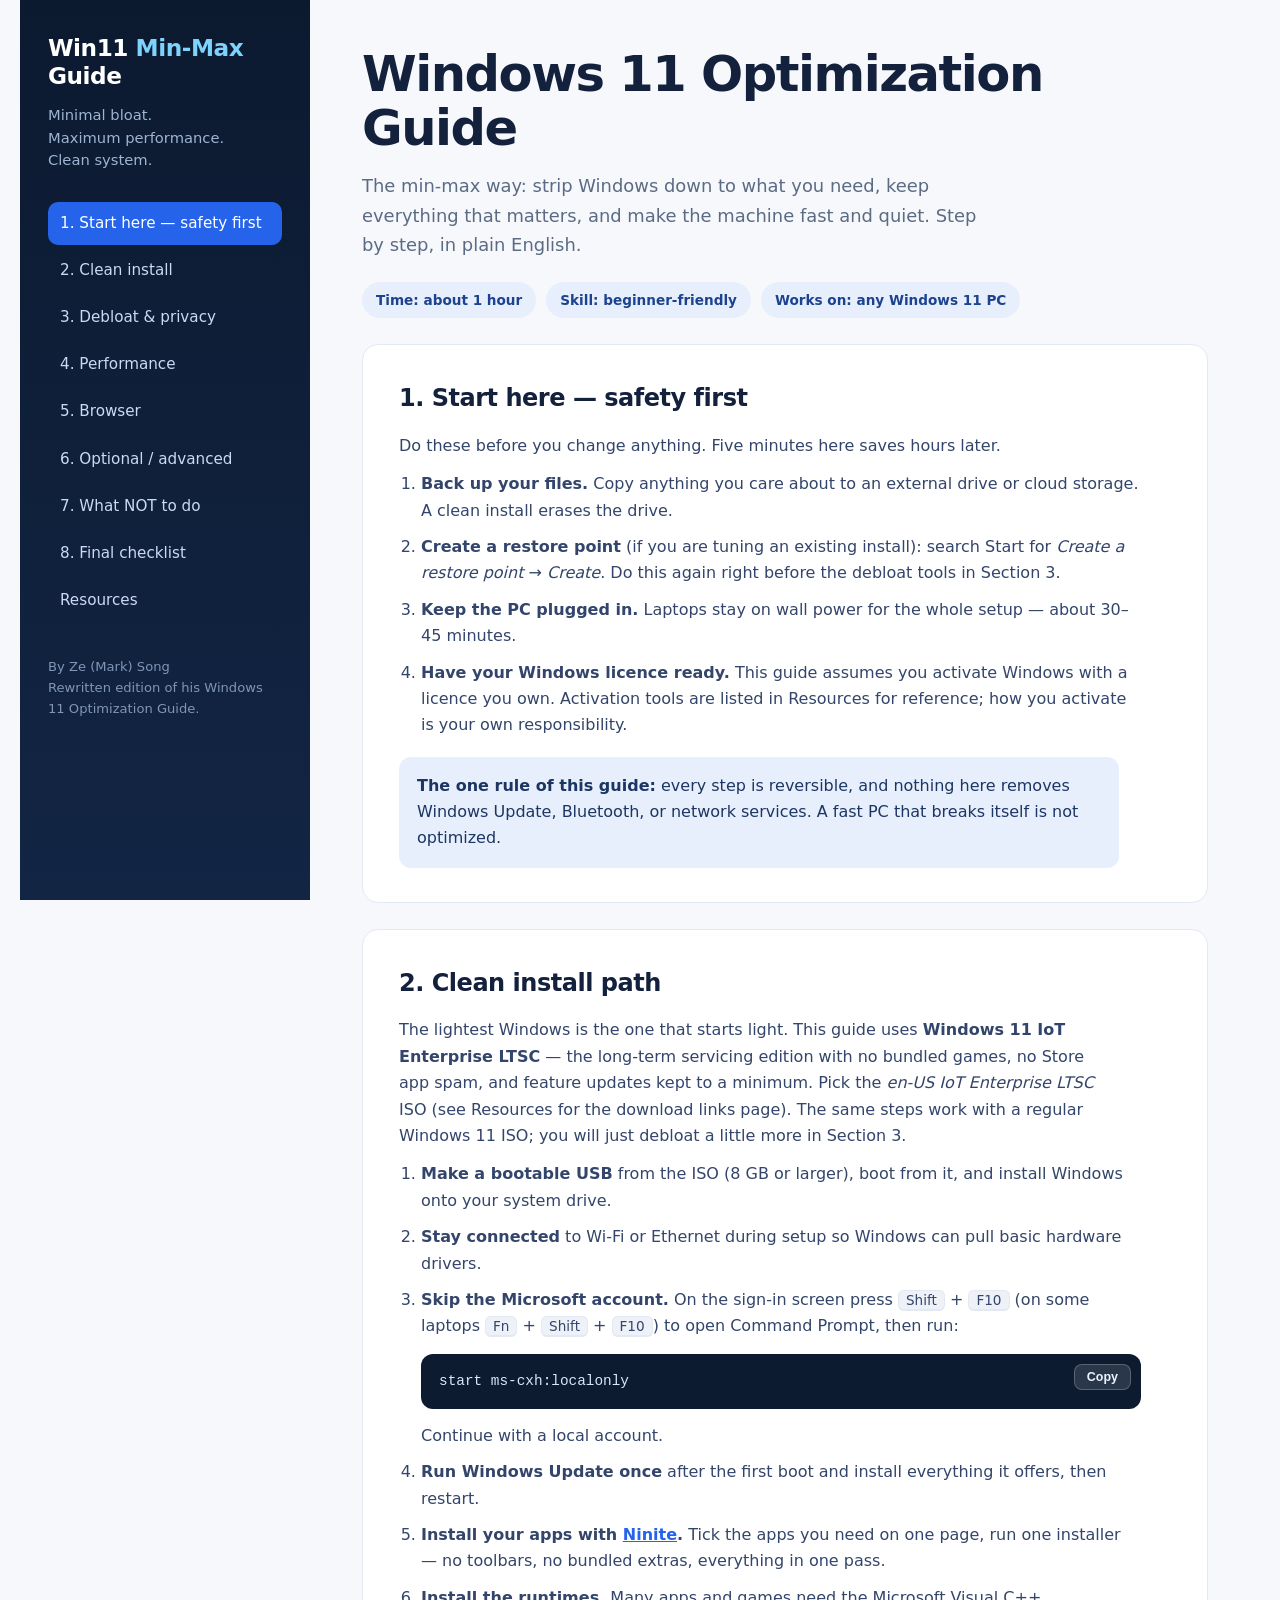
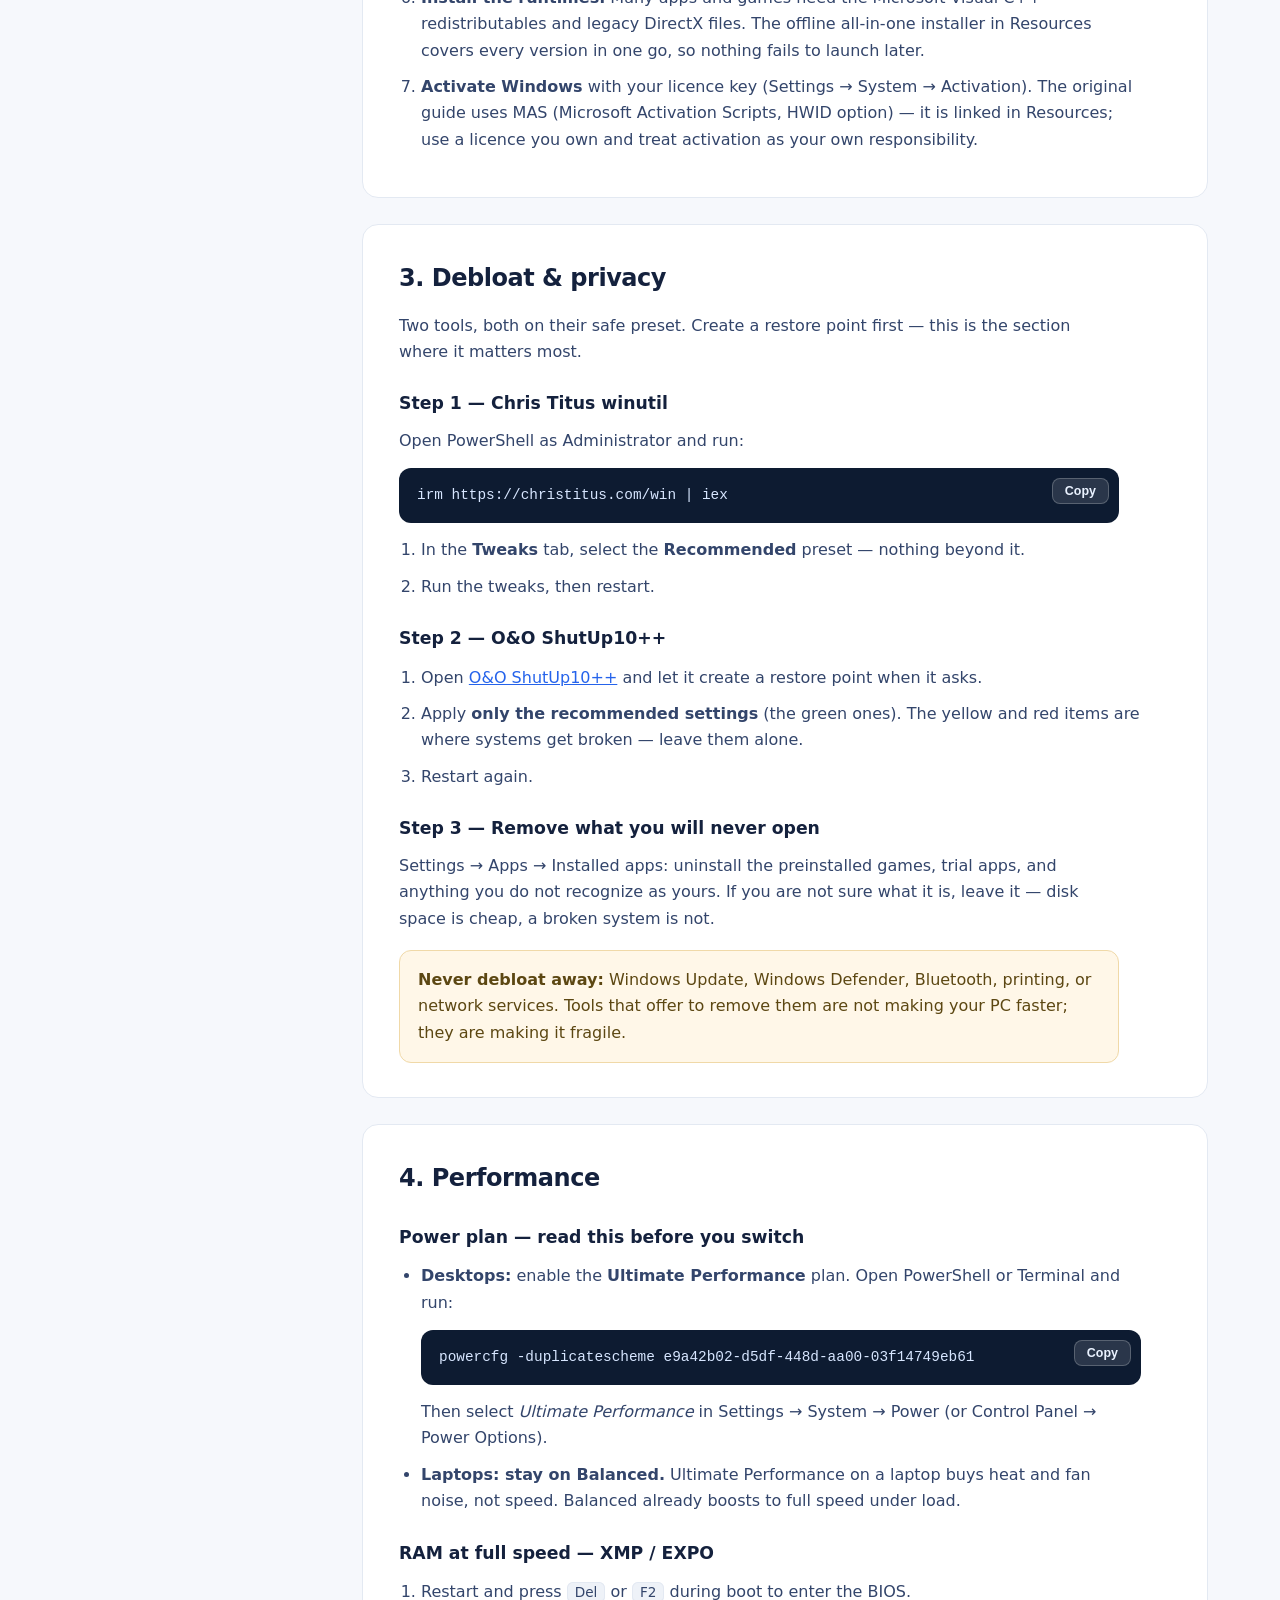
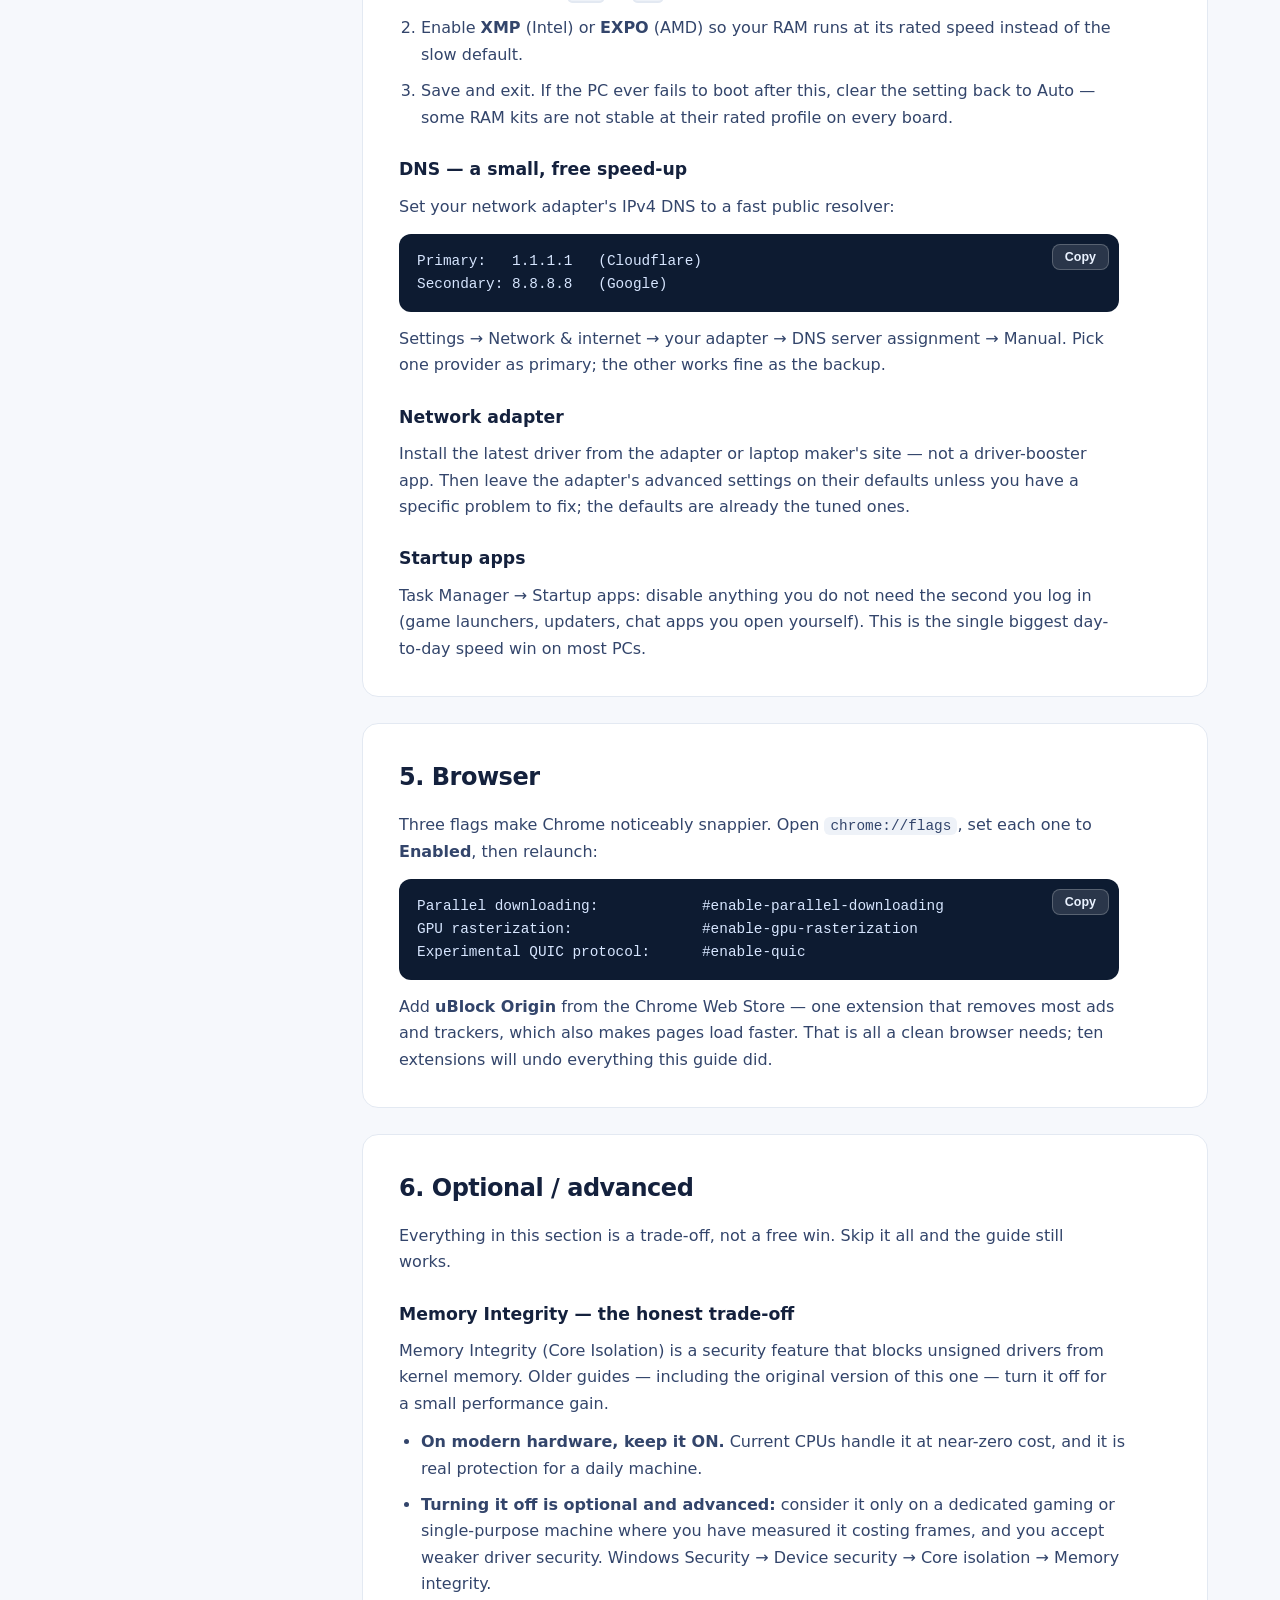
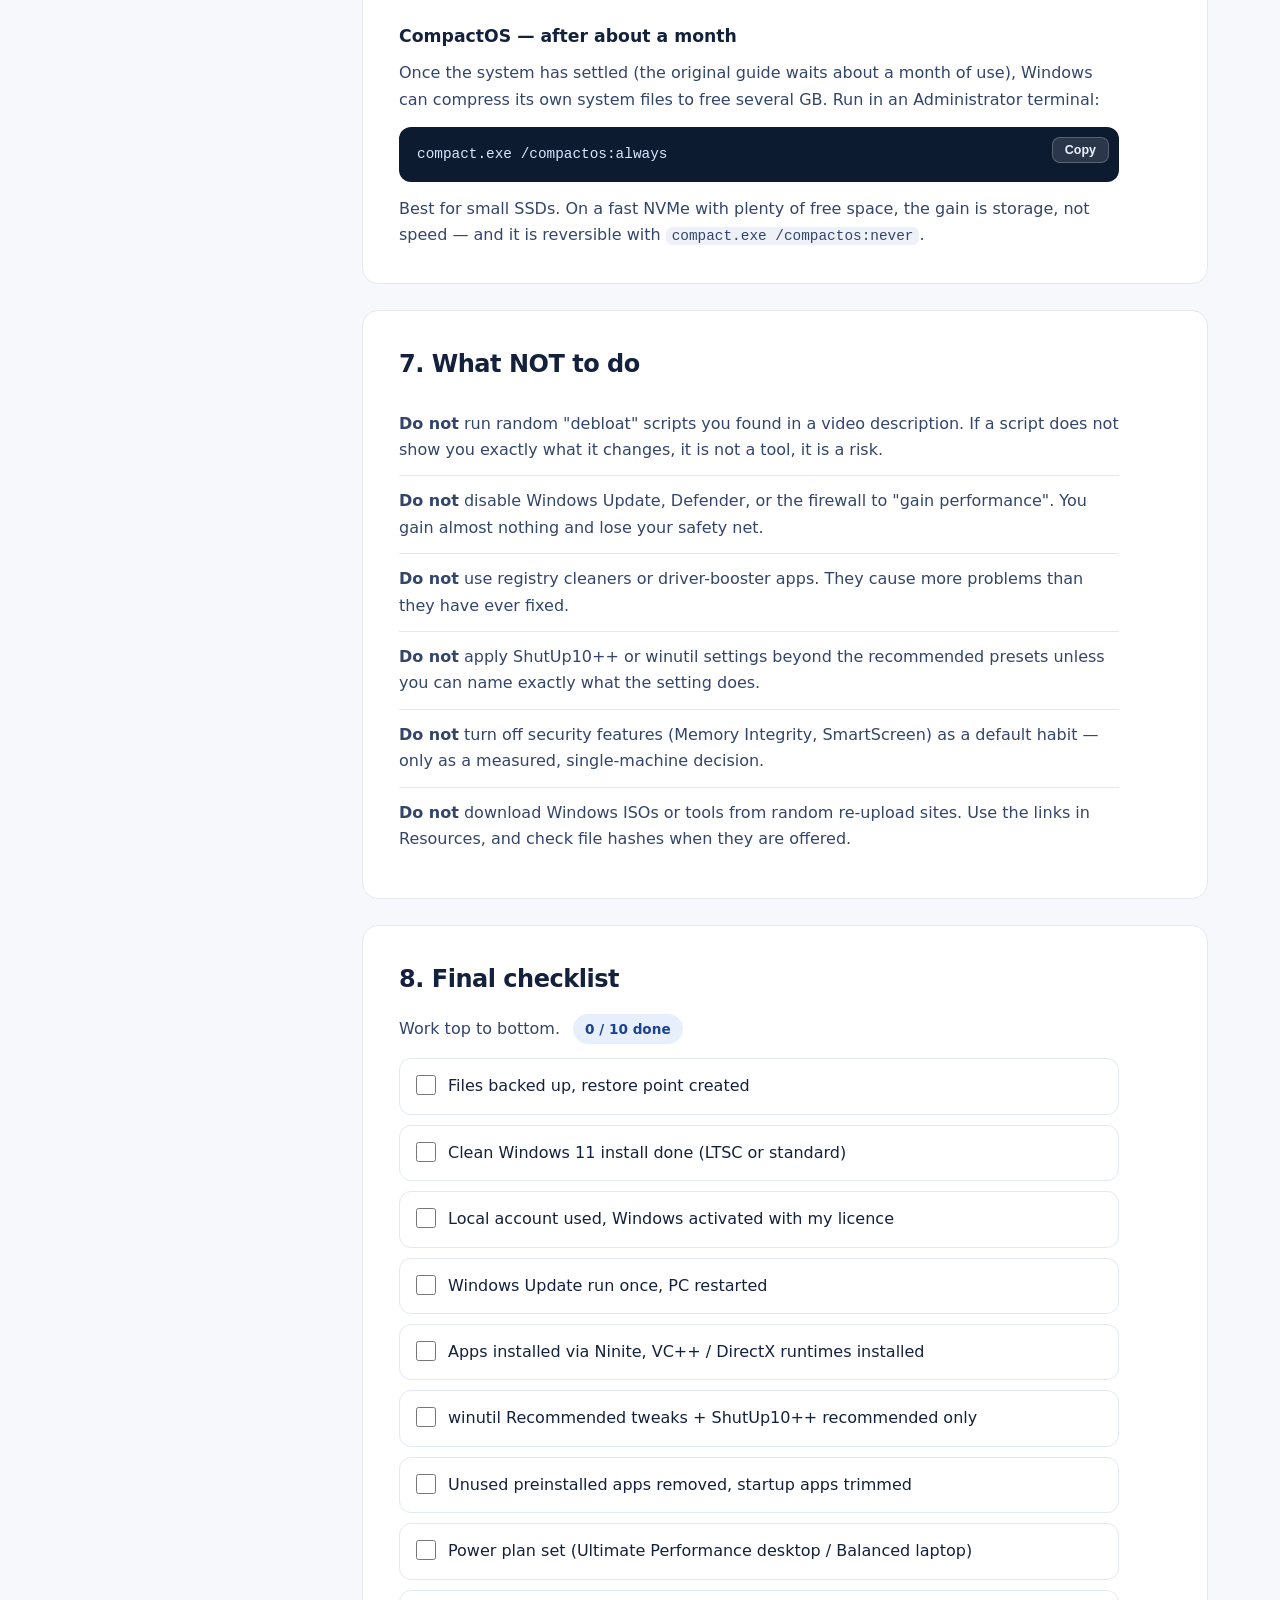
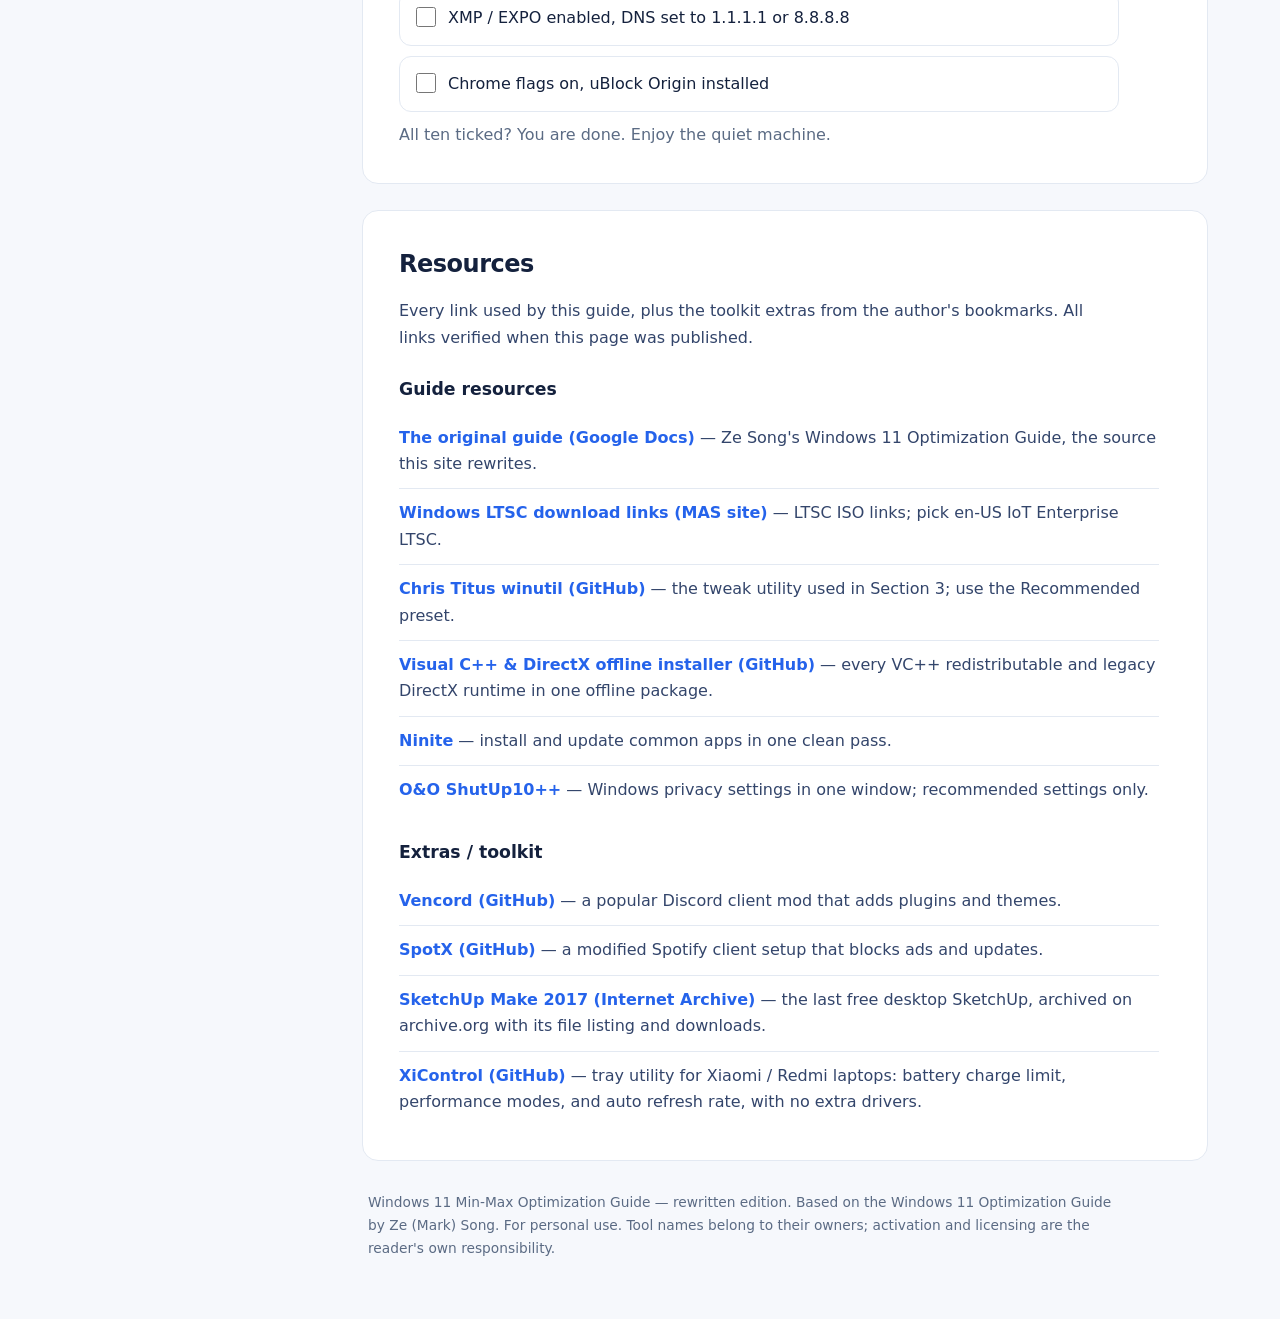
==== index.html @ 4f8a584f "Initial site" ====
<!DOCTYPE html>
<html lang="en">
<head>
<meta charset="UTF-8">
<meta name="viewport" content="width=device-width, initial-scale=1.0">
<title>Windows 11 Optimization Guide — Min-Max: Minimal Bloat, Maximum Performance</title>
<meta name="description" content="A clean, step-by-step Windows 11 optimization guide: minimal bloat, maximum performance. LTSC clean install, debloat, privacy, power, browser, and a final checklist. By Ze (Mark) Song.">
<link rel="stylesheet" href="styles.css?v=1">
<link rel="icon" href="data:image/svg+xml,%3Csvg xmlns='http://www.w3.org/2000/svg' viewBox='0 0 64 64'%3E%3Crect width='64' height='64' rx='14' fill='%230f2040'/%3E%3Ctext x='32' y='43' font-family='Arial' font-size='26' font-weight='700' fill='%237dd3fc' text-anchor='middle'%3EW%3C/text%3E%3C/svg%3E">
</head>
<body>

<div class="layout">

  <aside class="sidebar">
    <a class="logo" href="#top">Win11 <span>Min-Max</span> Guide</a>
    <p class="logo-sub">Minimal bloat.<br>Maximum performance.<br>Clean system.</p>
    <nav class="side-nav" aria-label="Sections">
      <a href="#start">1. Start here — safety first</a>
      <a href="#install">2. Clean install</a>
      <a href="#debloat">3. Debloat &amp; privacy</a>
      <a href="#performance">4. Performance</a>
      <a href="#browser">5. Browser</a>
      <a href="#advanced">6. Optional / advanced</a>
      <a href="#warnings">7. What NOT to do</a>
      <a href="#checklist">8. Final checklist</a>
      <a href="#resources">Resources</a>
    </nav>
    <p class="side-foot">By Ze (Mark) Song<br>Rewritten edition of his Windows 11 Optimization Guide.</p>
  </aside>

  <main class="content" id="top">

    <header class="hero">
      <h1>Windows 11 Optimization Guide</h1>
      <p class="hero-tag">The min-max way: strip Windows down to what you need, keep everything that matters, and make the machine fast and quiet. Step by step, in plain English.</p>
      <div class="hero-meta">
        <span>Time: about 1 hour</span>
        <span>Skill: beginner-friendly</span>
        <span>Works on: any Windows 11 PC</span>
      </div>
    </header>

    <section id="start">
      <h2>1. Start here — safety first</h2>
      <p>Do these before you change anything. Five minutes here saves hours later.</p>
      <ol class="steps">
        <li><strong>Back up your files.</strong> Copy anything you care about to an external drive or cloud storage. A clean install erases the drive.</li>
        <li><strong>Create a restore point</strong> (if you are tuning an existing install): search Start for <em>Create a restore point</em> → <em>Create</em>. Do this again right before the debloat tools in Section 3.</li>
        <li><strong>Keep the PC plugged in.</strong> Laptops stay on wall power for the whole setup — about 30–45 minutes.</li>
        <li><strong>Have your Windows licence ready.</strong> This guide assumes you activate Windows with a licence you own. Activation tools are listed in Resources for reference; how you activate is your own responsibility.</li>
      </ol>
      <div class="note"><strong>The one rule of this guide:</strong> every step is reversible, and nothing here removes Windows Update, Bluetooth, or network services. A fast PC that breaks itself is not optimized.</div>
    </section>

    <section id="install">
      <h2>2. Clean install path</h2>
      <p>The lightest Windows is the one that starts light. This guide uses <strong>Windows 11 IoT Enterprise LTSC</strong> — the long-term servicing edition with no bundled games, no Store app spam, and feature updates kept to a minimum. Pick the <em>en-US IoT Enterprise LTSC</em> ISO (see Resources for the download links page). The same steps work with a regular Windows 11 ISO; you will just debloat a little more in Section 3.</p>
      <ol class="steps">
        <li><strong>Make a bootable USB</strong> from the ISO (8&nbsp;GB or larger), boot from it, and install Windows onto your system drive.</li>
        <li><strong>Stay connected</strong> to Wi-Fi or Ethernet during setup so Windows can pull basic hardware drivers.</li>
        <li><strong>Skip the Microsoft account.</strong> On the sign-in screen press <kbd>Shift</kbd> + <kbd>F10</kbd> (on some laptops <kbd>Fn</kbd> + <kbd>Shift</kbd> + <kbd>F10</kbd>) to open Command Prompt, then run:
          <div class="code"><button class="copy" type="button">Copy</button><pre><code>start ms-cxh:localonly</code></pre></div>
          Continue with a local account.</li>
        <li><strong>Run Windows Update once</strong> after the first boot and install everything it offers, then restart.</li>
        <li><strong>Install your apps with <a href="https://ninite.com" target="_blank" rel="noopener">Ninite</a>.</strong> Tick the apps you need on one page, run one installer — no toolbars, no bundled extras, everything in one pass.</li>
        <li><strong>Install the runtimes.</strong> Many apps and games need the Microsoft Visual C++ redistributables and legacy DirectX files. The offline all-in-one installer in Resources covers every version in one go, so nothing fails to launch later.</li>
        <li><strong>Activate Windows</strong> with your licence key (Settings → System → Activation). The original guide uses MAS (Microsoft Activation Scripts, HWID option) — it is linked in Resources; use a licence you own and treat activation as your own responsibility.</li>
      </ol>
    </section>

    <section id="debloat">
      <h2>3. Debloat &amp; privacy</h2>
      <p>Two tools, both on their safe preset. Create a restore point first — this is the section where it matters most.</p>
      <h3>Step 1 — Chris Titus winutil</h3>
      <p>Open PowerShell as Administrator and run:</p>
      <div class="code"><button class="copy" type="button">Copy</button><pre><code>irm https://christitus.com/win | iex</code></pre></div>
      <ol class="steps">
        <li>In the <strong>Tweaks</strong> tab, select the <strong>Recommended</strong> preset — nothing beyond it.</li>
        <li>Run the tweaks, then restart.</li>
      </ol>
      <h3>Step 2 — O&amp;O ShutUp10++</h3>
      <ol class="steps">
        <li>Open <a href="https://www.oo-software.com/en/shutup10" target="_blank" rel="noopener">O&amp;O ShutUp10++</a> and let it create a restore point when it asks.</li>
        <li>Apply <strong>only the recommended settings</strong> (the green ones). The yellow and red items are where systems get broken — leave them alone.</li>
        <li>Restart again.</li>
      </ol>
      <h3>Step 3 — Remove what you will never open</h3>
      <p>Settings → Apps → Installed apps: uninstall the preinstalled games, trial apps, and anything you do not recognize as yours. If you are not sure what it is, leave it — disk space is cheap, a broken system is not.</p>
      <div class="note warn"><strong>Never debloat away:</strong> Windows Update, Windows Defender, Bluetooth, printing, or network services. Tools that offer to remove them are not making your PC faster; they are making it fragile.</div>
    </section>

    <section id="performance">
      <h2>4. Performance</h2>
      <h3>Power plan — read this before you switch</h3>
      <ul class="steps">
        <li><strong>Desktops:</strong> enable the <strong>Ultimate Performance</strong> plan. Open PowerShell or Terminal and run:
          <div class="code"><button class="copy" type="button">Copy</button><pre><code>powercfg -duplicatescheme e9a42b02-d5df-448d-aa00-03f14749eb61</code></pre></div>
          Then select <em>Ultimate Performance</em> in Settings → System → Power (or Control Panel → Power Options).</li>
        <li><strong>Laptops: stay on Balanced.</strong> Ultimate Performance on a laptop buys heat and fan noise, not speed. Balanced already boosts to full speed under load.</li>
      </ul>
      <h3>RAM at full speed — XMP / EXPO</h3>
      <ol class="steps">
        <li>Restart and press <kbd>Del</kbd> or <kbd>F2</kbd> during boot to enter the BIOS.</li>
        <li>Enable <strong>XMP</strong> (Intel) or <strong>EXPO</strong> (AMD) so your RAM runs at its rated speed instead of the slow default.</li>
        <li>Save and exit. If the PC ever fails to boot after this, clear the setting back to Auto — some RAM kits are not stable at their rated profile on every board.</li>
      </ol>
      <h3>DNS — a small, free speed-up</h3>
      <p>Set your network adapter's IPv4 DNS to a fast public resolver:</p>
      <div class="code"><button class="copy" type="button">Copy</button><pre><code>Primary:   1.1.1.1   (Cloudflare)
Secondary: 8.8.8.8   (Google)</code></pre></div>
      <p>Settings → Network &amp; internet → your adapter → DNS server assignment → Manual. Pick one provider as primary; the other works fine as the backup.</p>
      <h3>Network adapter</h3>
      <p>Install the latest driver from the adapter or laptop maker's site — not a driver-booster app. Then leave the adapter's advanced settings on their defaults unless you have a specific problem to fix; the defaults are already the tuned ones.</p>
      <h3>Startup apps</h3>
      <p>Task Manager → Startup apps: disable anything you do not need the second you log in (game launchers, updaters, chat apps you open yourself). This is the single biggest day-to-day speed win on most PCs.</p>
    </section>

    <section id="browser">
      <h2>5. Browser</h2>
      <p>Three flags make Chrome noticeably snappier. Open <code>chrome://flags</code>, set each one to <strong>Enabled</strong>, then relaunch:</p>
      <div class="code"><button class="copy" type="button">Copy</button><pre><code>Parallel downloading:            #enable-parallel-downloading
GPU rasterization:               #enable-gpu-rasterization
Experimental QUIC protocol:      #enable-quic</code></pre></div>
      <p>Add <strong>uBlock Origin</strong> from the Chrome Web Store — one extension that removes most ads and trackers, which also makes pages load faster. That is all a clean browser needs; ten extensions will undo everything this guide did.</p>
    </section>

    <section id="advanced">
      <h2>6. Optional / advanced</h2>
      <p>Everything in this section is a trade-off, not a free win. Skip it all and the guide still works.</p>
      <h3>Memory Integrity — the honest trade-off</h3>
      <p>Memory Integrity (Core Isolation) is a security feature that blocks unsigned drivers from kernel memory. Older guides — including the original version of this one — turn it off for a small performance gain.</p>
      <ul class="steps">
        <li><strong>On modern hardware, keep it ON.</strong> Current CPUs handle it at near-zero cost, and it is real protection for a daily machine.</li>
        <li><strong>Turning it off is optional and advanced:</strong> consider it only on a dedicated gaming or single-purpose machine where you have measured it costing frames, and you accept weaker driver security. Windows Security → Device security → Core isolation → Memory integrity.</li>
      </ul>
      <h3>CompactOS — after about a month</h3>
      <p>Once the system has settled (the original guide waits about a month of use), Windows can compress its own system files to free several GB. Run in an Administrator terminal:</p>
      <div class="code"><button class="copy" type="button">Copy</button><pre><code>compact.exe /compactos:always</code></pre></div>
      <p>Best for small SSDs. On a fast NVMe with plenty of free space, the gain is storage, not speed — and it is reversible with <code>compact.exe /compactos:never</code>.</p>
    </section>

    <section id="warnings">
      <h2>7. What NOT to do</h2>
      <ul class="donts">
        <li><strong>Do not</strong> run random "debloat" scripts you found in a video description. If a script does not show you exactly what it changes, it is not a tool, it is a risk.</li>
        <li><strong>Do not</strong> disable Windows Update, Defender, or the firewall to "gain performance". You gain almost nothing and lose your safety net.</li>
        <li><strong>Do not</strong> use registry cleaners or driver-booster apps. They cause more problems than they have ever fixed.</li>
        <li><strong>Do not</strong> apply ShutUp10++ or winutil settings beyond the recommended presets unless you can name exactly what the setting does.</li>
        <li><strong>Do not</strong> turn off security features (Memory Integrity, SmartScreen) as a default habit — only as a measured, single-machine decision.</li>
        <li><strong>Do not</strong> download Windows ISOs or tools from random re-upload sites. Use the links in Resources, and check file hashes when they are offered.</li>
      </ul>
    </section>

    <section id="checklist">
      <h2>8. Final checklist</h2>
      <p>Work top to bottom. <span id="progress" class="progress">0 / 10 done</span></p>
      <ul class="checklist">
        <li><label><input type="checkbox" data-k="c1"> Files backed up, restore point created</label></li>
        <li><label><input type="checkbox" data-k="c2"> Clean Windows 11 install done (LTSC or standard)</label></li>
        <li><label><input type="checkbox" data-k="c3"> Local account used, Windows activated with my licence</label></li>
        <li><label><input type="checkbox" data-k="c4"> Windows Update run once, PC restarted</label></li>
        <li><label><input type="checkbox" data-k="c5"> Apps installed via Ninite, VC++ / DirectX runtimes installed</label></li>
        <li><label><input type="checkbox" data-k="c6"> winutil Recommended tweaks + ShutUp10++ recommended only</label></li>
        <li><label><input type="checkbox" data-k="c7"> Unused preinstalled apps removed, startup apps trimmed</label></li>
        <li><label><input type="checkbox" data-k="c8"> Power plan set (Ultimate Performance desktop / Balanced laptop)</label></li>
        <li><label><input type="checkbox" data-k="c9"> XMP / EXPO enabled, DNS set to 1.1.1.1 or 8.8.8.8</label></li>
        <li><label><input type="checkbox" data-k="c10"> Chrome flags on, uBlock Origin installed</label></li>
      </ul>
      <p class="done-note">All ten ticked? You are done. Enjoy the quiet machine.</p>
    </section>

    <section id="resources">
      <h2>Resources</h2>
      <p>Every link used by this guide, plus the toolkit extras from the author's bookmarks. All links verified when this page was published.</p>
      <h3>Guide resources</h3>
      <ul class="res">
        <li><a href="https://docs.google.com/document/d/1p6zvbcCgOn4RjkQbZk1r82lnwGYPswKA_uAJ_Y-cAmo/edit" target="_blank" rel="noopener">The original guide (Google Docs)</a> — Ze Song's Windows 11 Optimization Guide, the source this site rewrites.</li>
        <li><a href="https://massgrave.dev/windows_ltsc_links" target="_blank" rel="noopener">Windows LTSC download links (MAS site)</a> — LTSC ISO links; pick en-US IoT Enterprise LTSC.</li>
        <li><a href="https://github.com/ChrisTitusTech/winutil" target="_blank" rel="noopener">Chris Titus winutil (GitHub)</a> — the tweak utility used in Section 3; use the Recommended preset.</li>
        <li><a href="https://github.com/slyfox1186/msft-visual-c-and-directx-offline-installer" target="_blank" rel="noopener">Visual C++ &amp; DirectX offline installer (GitHub)</a> — every VC++ redistributable and legacy DirectX runtime in one offline package.</li>
        <li><a href="https://ninite.com" target="_blank" rel="noopener">Ninite</a> — install and update common apps in one clean pass.</li>
        <li><a href="https://www.oo-software.com/en/shutup10" target="_blank" rel="noopener">O&amp;O ShutUp10++</a> — Windows privacy settings in one window; recommended settings only.</li>
      </ul>
      <h3>Extras / toolkit</h3>
      <ul class="res">
        <li><a href="https://github.com/Vendicated/Vencord" target="_blank" rel="noopener">Vencord (GitHub)</a> — a popular Discord client mod that adds plugins and themes.</li>
        <li><a href="https://github.com/amd64fox/SpotX" target="_blank" rel="noopener">SpotX (GitHub)</a> — a modified Spotify client setup that blocks ads and updates.</li>
        <li><a href="https://archive.org/details/sketchup-make-2017" target="_blank" rel="noopener">SketchUp Make 2017 (Internet Archive)</a> — the last free desktop SketchUp, archived on archive.org with its file listing and downloads.</li>
        <li><a href="https://github.com/Oksion/XiControl" target="_blank" rel="noopener">XiControl (GitHub)</a> — tray utility for Xiaomi / Redmi laptops: battery charge limit, performance modes, and auto refresh rate, with no extra drivers.</li>
      </ul>
    </section>

    <footer class="foot">
      <p>Windows 11 Min-Max Optimization Guide — rewritten edition. Based on the Windows 11 Optimization Guide by Ze (Mark) Song. For personal use. Tool names belong to their owners; activation and licensing are the reader's own responsibility.</p>
    </footer>

  </main>
</div>

<script src="script.js?v=1"></script>
</body>
</html>
---- styles.css ----
:root{
  --bg:#f6f8fc;
  --panel:#ffffff;
  --ink:#14213d;
  --muted:#5b6b84;
  --line:#e3e9f2;
  --accent:#2563eb;
  --accent-soft:#e8effc;
  --dark:#0c1a30;
  --dark-2:#122544;
  --code-bg:#0d1b31;
  --warn-bg:#fff7e8;
  --warn-line:#f0d9a8;
  --radius:16px;
  --sidebar:290px;
}
*{margin:0;padding:0;box-sizing:border-box}
html{scroll-behavior:smooth}
body{font-family:'Segoe UI',system-ui,-apple-system,Roboto,'Helvetica Neue',sans-serif;background:var(--bg);color:var(--ink);line-height:1.65;-webkit-font-smoothing:antialiased}
a{color:var(--accent)}
:focus-visible{outline:3px solid var(--accent);outline-offset:2px;border-radius:6px}
kbd{background:#eef2f8;border:1px solid var(--line);border-bottom-width:2px;border-radius:6px;padding:1px 7px;font-family:inherit;font-size:.85em}
code{font-family:'Cascadia Code',Consolas,'SF Mono',monospace;font-size:.9em;background:#eef2f8;padding:1px 6px;border-radius:6px}

.layout{display:grid;grid-template-columns:var(--sidebar) 1fr;max-width:1240px;margin:0 auto;min-height:100vh}

/* Sidebar */
.sidebar{position:sticky;top:0;height:100vh;overflow-y:auto;background:linear-gradient(180deg,var(--dark),var(--dark-2));color:#dbe6f5;padding:34px 28px}
.logo{font-size:1.45rem;font-weight:800;color:#fff;text-decoration:none;letter-spacing:-.02em;line-height:1.2;display:block}
.logo span{color:#7dd3fc}
.logo-sub{margin-top:14px;font-size:.92rem;color:#9db4d2;line-height:1.55}
.side-nav{margin-top:30px;display:flex;flex-direction:column;gap:4px}
.side-nav a{color:#c9daf2;text-decoration:none;font-size:.95rem;font-weight:500;padding:9px 12px;border-radius:10px}
.side-nav a:hover{background:rgba(255,255,255,.08);color:#fff}
.side-nav a.active{background:var(--accent);color:#fff}
.side-foot{margin-top:34px;font-size:.82rem;color:#7f96b5;line-height:1.6}

/* Content */
.content{padding:48px 52px 60px;min-width:0}
.hero{margin-bottom:14px}
.hero h1{font-size:clamp(2rem,4.5vw,3.1rem);line-height:1.08;letter-spacing:-.03em;font-weight:800}
.hero-tag{margin-top:16px;font-size:1.12rem;color:var(--muted);max-width:640px}
.hero-meta{display:flex;flex-wrap:wrap;gap:10px;margin-top:22px}
.hero-meta span{background:var(--accent-soft);color:#1c4390;font-size:.85rem;font-weight:600;padding:7px 14px;border-radius:999px}

section{background:var(--panel);border:1px solid var(--line);border-radius:var(--radius);padding:34px 36px;margin-top:26px;scroll-margin-top:20px}
section h2{font-size:1.5rem;letter-spacing:-.02em;margin-bottom:14px}
section h3{font-size:1.08rem;margin:24px 0 10px}
section p{color:#33456b;max-width:720px}
.steps{margin:12px 0 6px 22px;color:#33456b;max-width:720px}
.steps li{margin-bottom:10px}
ul.steps{list-style:disc}
.note{background:var(--accent-soft);border-radius:12px;padding:16px 18px;margin-top:18px;color:#1c3664;max-width:720px}
.note.warn{background:var(--warn-bg);border:1px solid var(--warn-line);color:#5c4712}

/* Code blocks */
.code{position:relative;background:var(--code-bg);border-radius:12px;margin:14px 0;max-width:720px}
.code pre{overflow-x:auto;padding:16px 18px}
.code code{background:none;padding:0;color:#d7e6ff;font-size:.9rem;line-height:1.6;white-space:pre}
.code .copy{position:absolute;top:10px;right:10px;background:rgba(255,255,255,.12);color:#eaf2ff;border:1px solid rgba(255,255,255,.22);font-size:.78rem;font-weight:600;padding:5px 12px;border-radius:8px;cursor:pointer}
.code .copy:hover{background:rgba(255,255,255,.22)}

/* Warnings list */
.donts{list-style:none;max-width:720px}
.donts li{padding:12px 0;border-bottom:1px solid var(--line);color:#33456b}
.donts li:last-child{border-bottom:none}

/* Checklist */
.progress{display:inline-block;background:var(--accent-soft);color:#1c4390;font-weight:700;font-size:.85rem;padding:4px 12px;border-radius:999px;margin-left:8px;vertical-align:middle}
.checklist{list-style:none;margin-top:14px;max-width:720px}
.checklist li{border:1px solid var(--line);border-radius:12px;margin-bottom:10px}
.checklist label{display:flex;gap:12px;align-items:flex-start;padding:14px 16px;cursor:pointer;font-weight:500}
.checklist input{width:20px;height:20px;margin-top:2px;accent-color:var(--accent);flex:none;cursor:pointer}
.checklist li.done{background:#eefaf1;border-color:#bfe6cc}
.checklist li.done label{color:#3c5a46;text-decoration:line-through}
.done-note{margin-top:8px;color:var(--muted)}

/* Resources */
.res{list-style:none;max-width:760px}
.res li{padding:11px 0;border-bottom:1px solid var(--line);color:#33456b}
.res li:last-child{border-bottom:none}
.res a{font-weight:600;text-decoration:none}
.res a:hover{text-decoration:underline}

.foot{margin-top:30px;padding:0 6px}
.foot p{color:var(--muted);font-size:.86rem;max-width:760px}

/* Mobile */
@media (max-width:900px){
  .layout{grid-template-columns:1fr}
  .sidebar{position:sticky;top:0;height:auto;z-index:10;padding:18px 20px 14px}
  .logo-sub,.side-foot{display:none}
  .side-nav{flex-direction:row;overflow-x:auto;margin-top:12px;padding-bottom:6px;gap:6px;-webkit-overflow-scrolling:touch}
  .side-nav a{white-space:nowrap;font-size:.88rem;padding:7px 11px;background:rgba(255,255,255,.06)}
  .content{padding:26px 16px 44px}
  section{padding:24px 20px}
  .hero-meta span{font-size:.8rem}
}
@media (prefers-reduced-motion:reduce){
  html{scroll-behavior:auto}
}
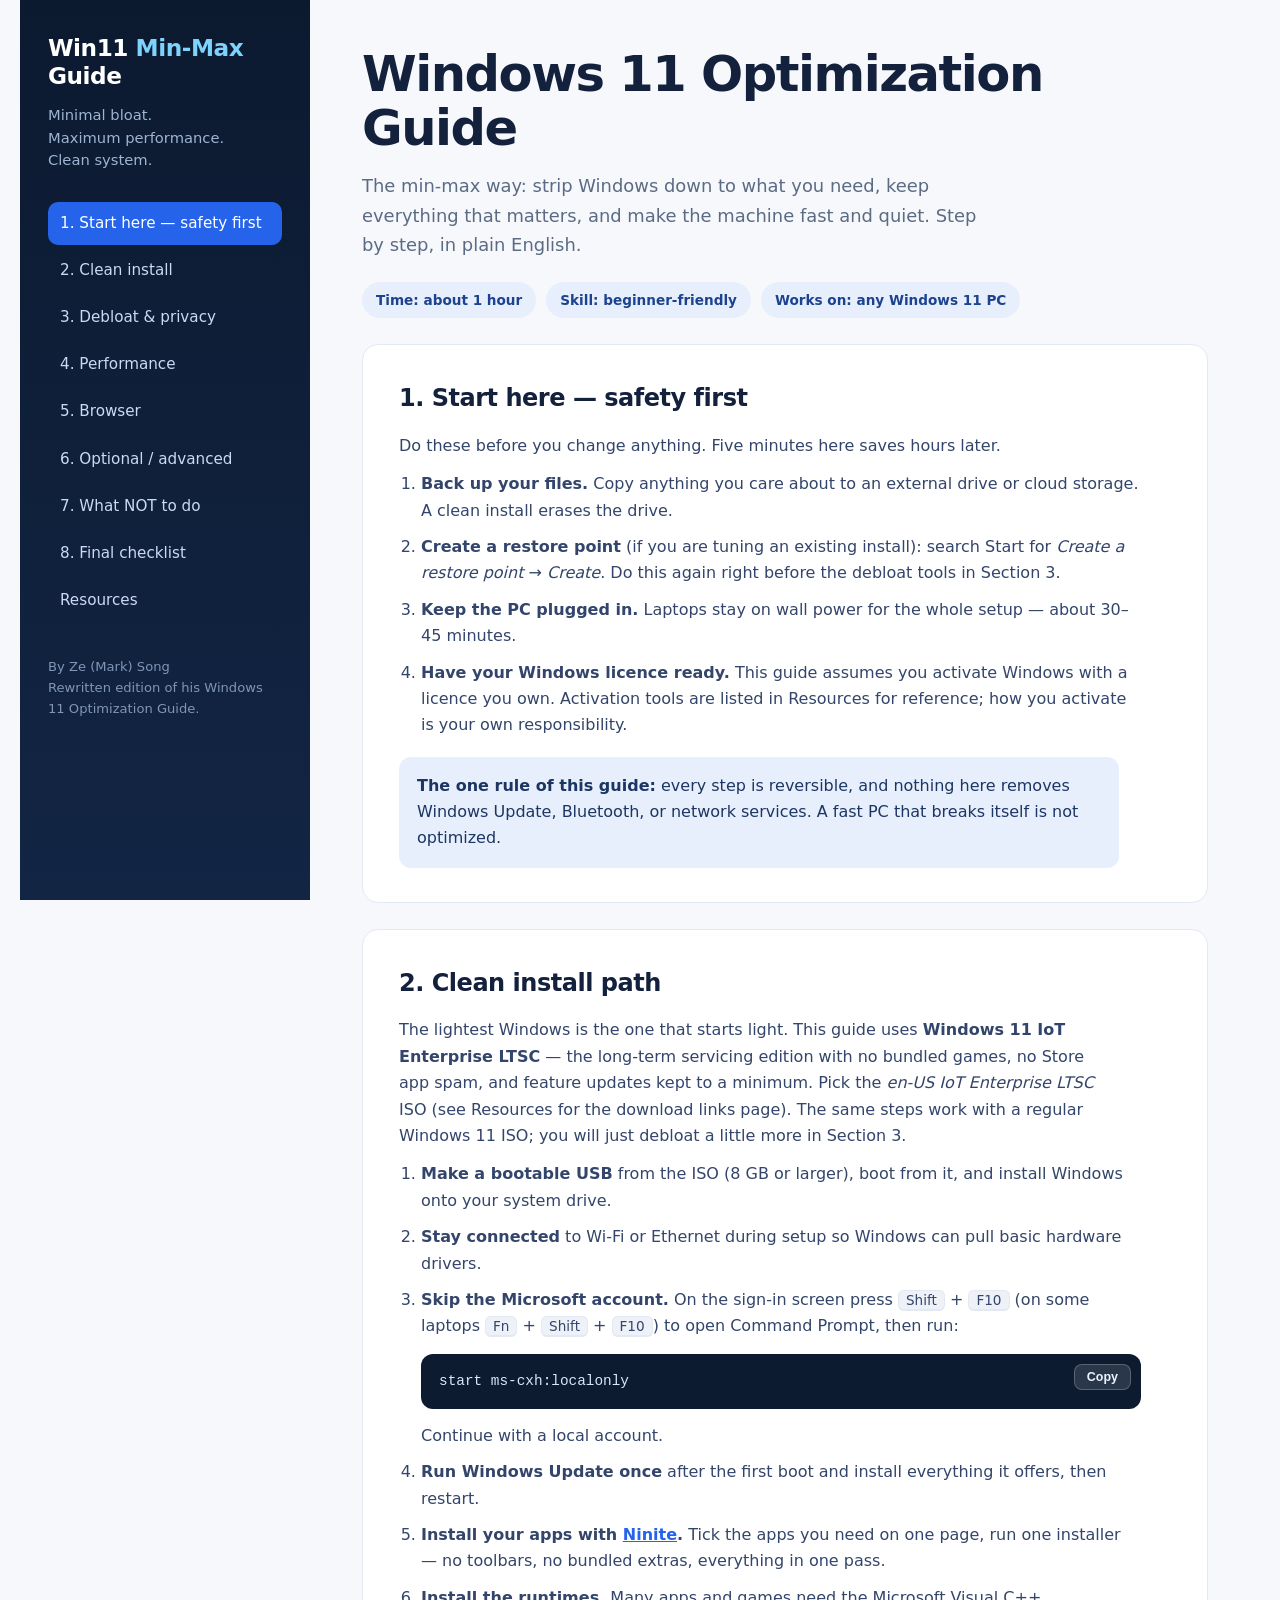
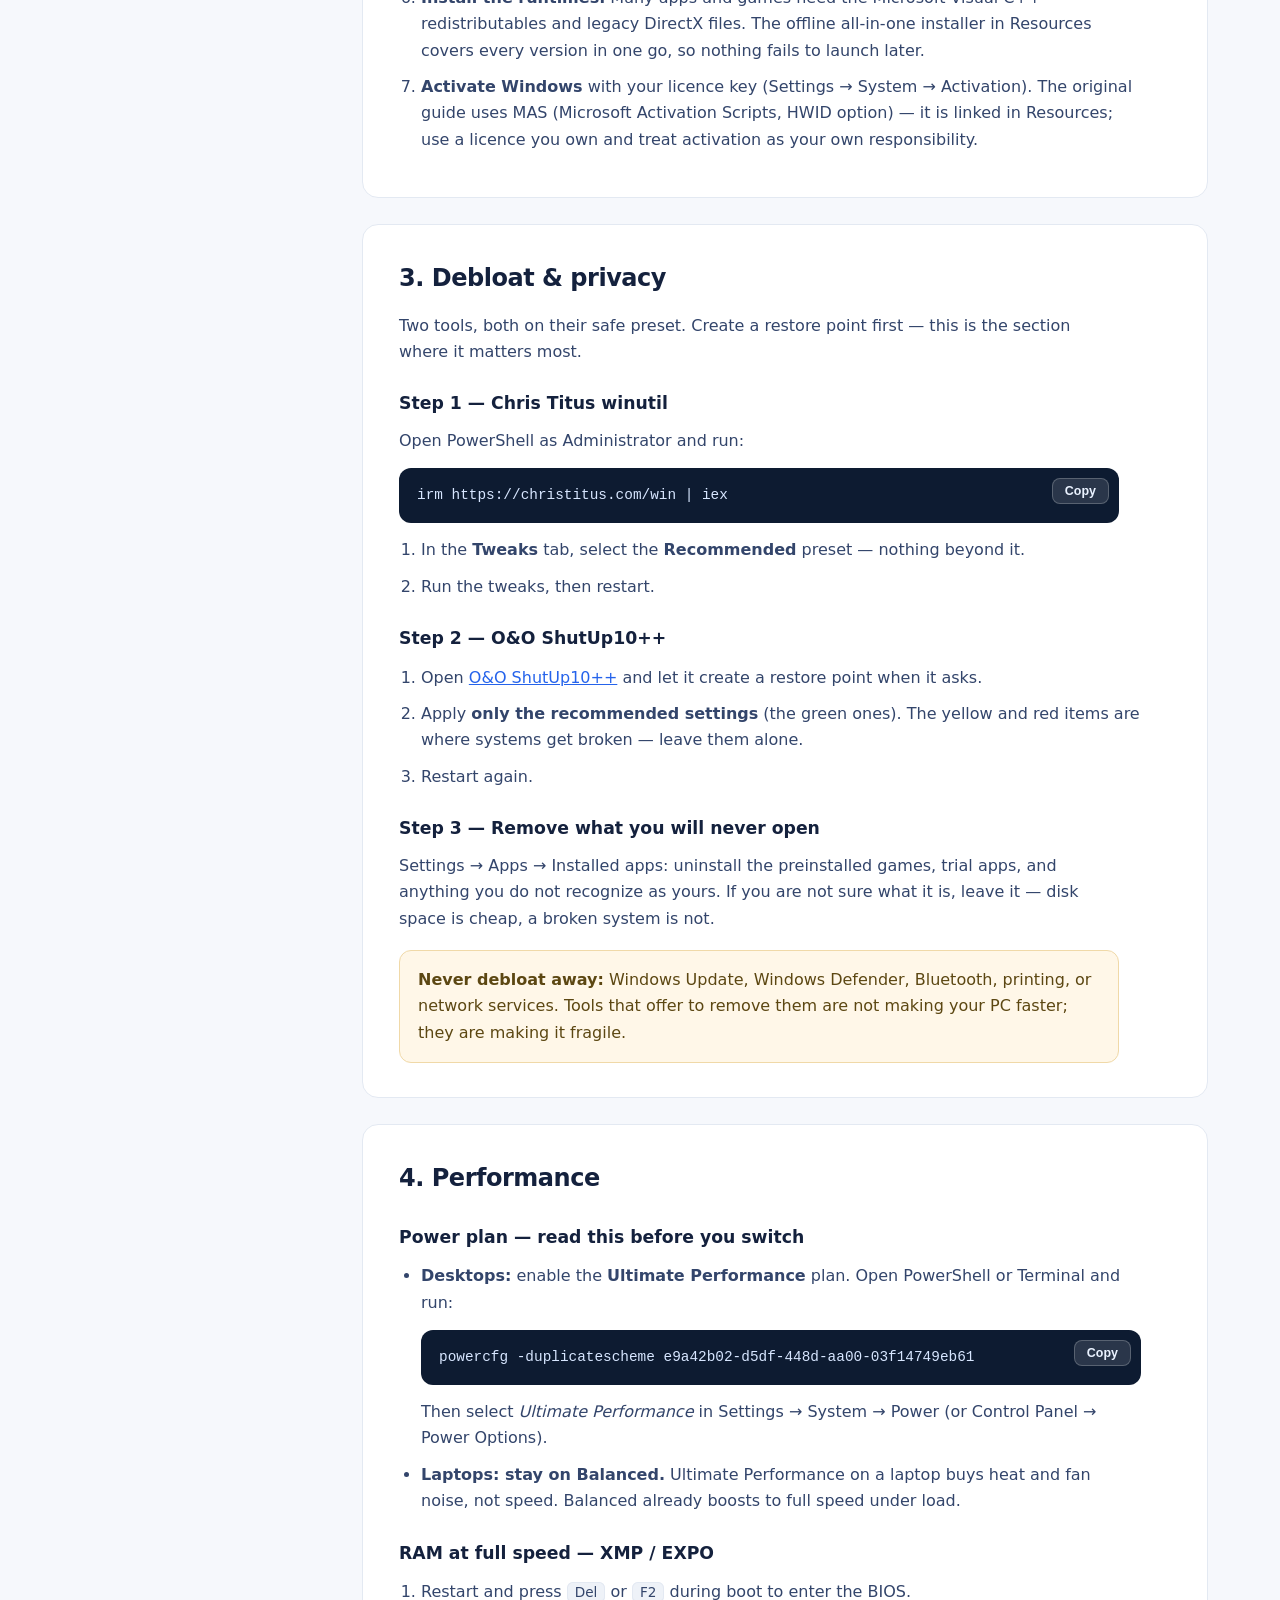
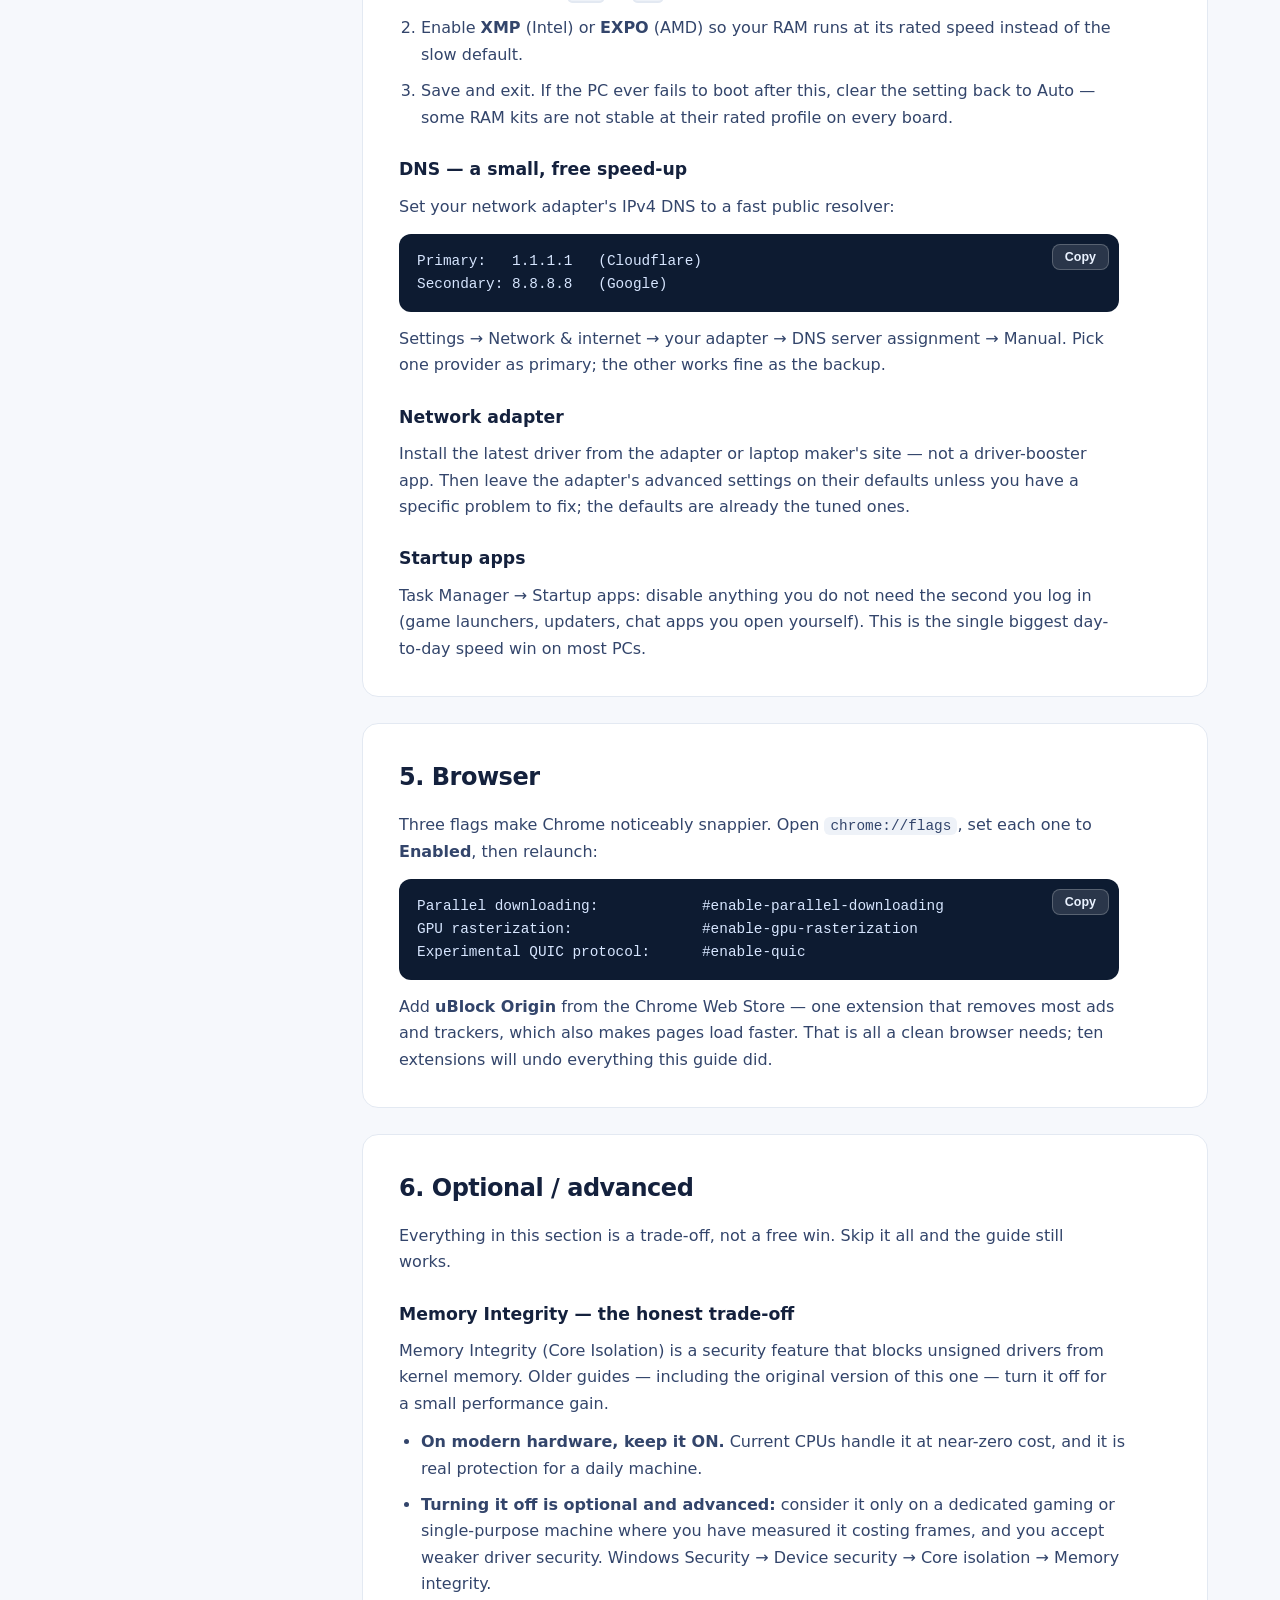
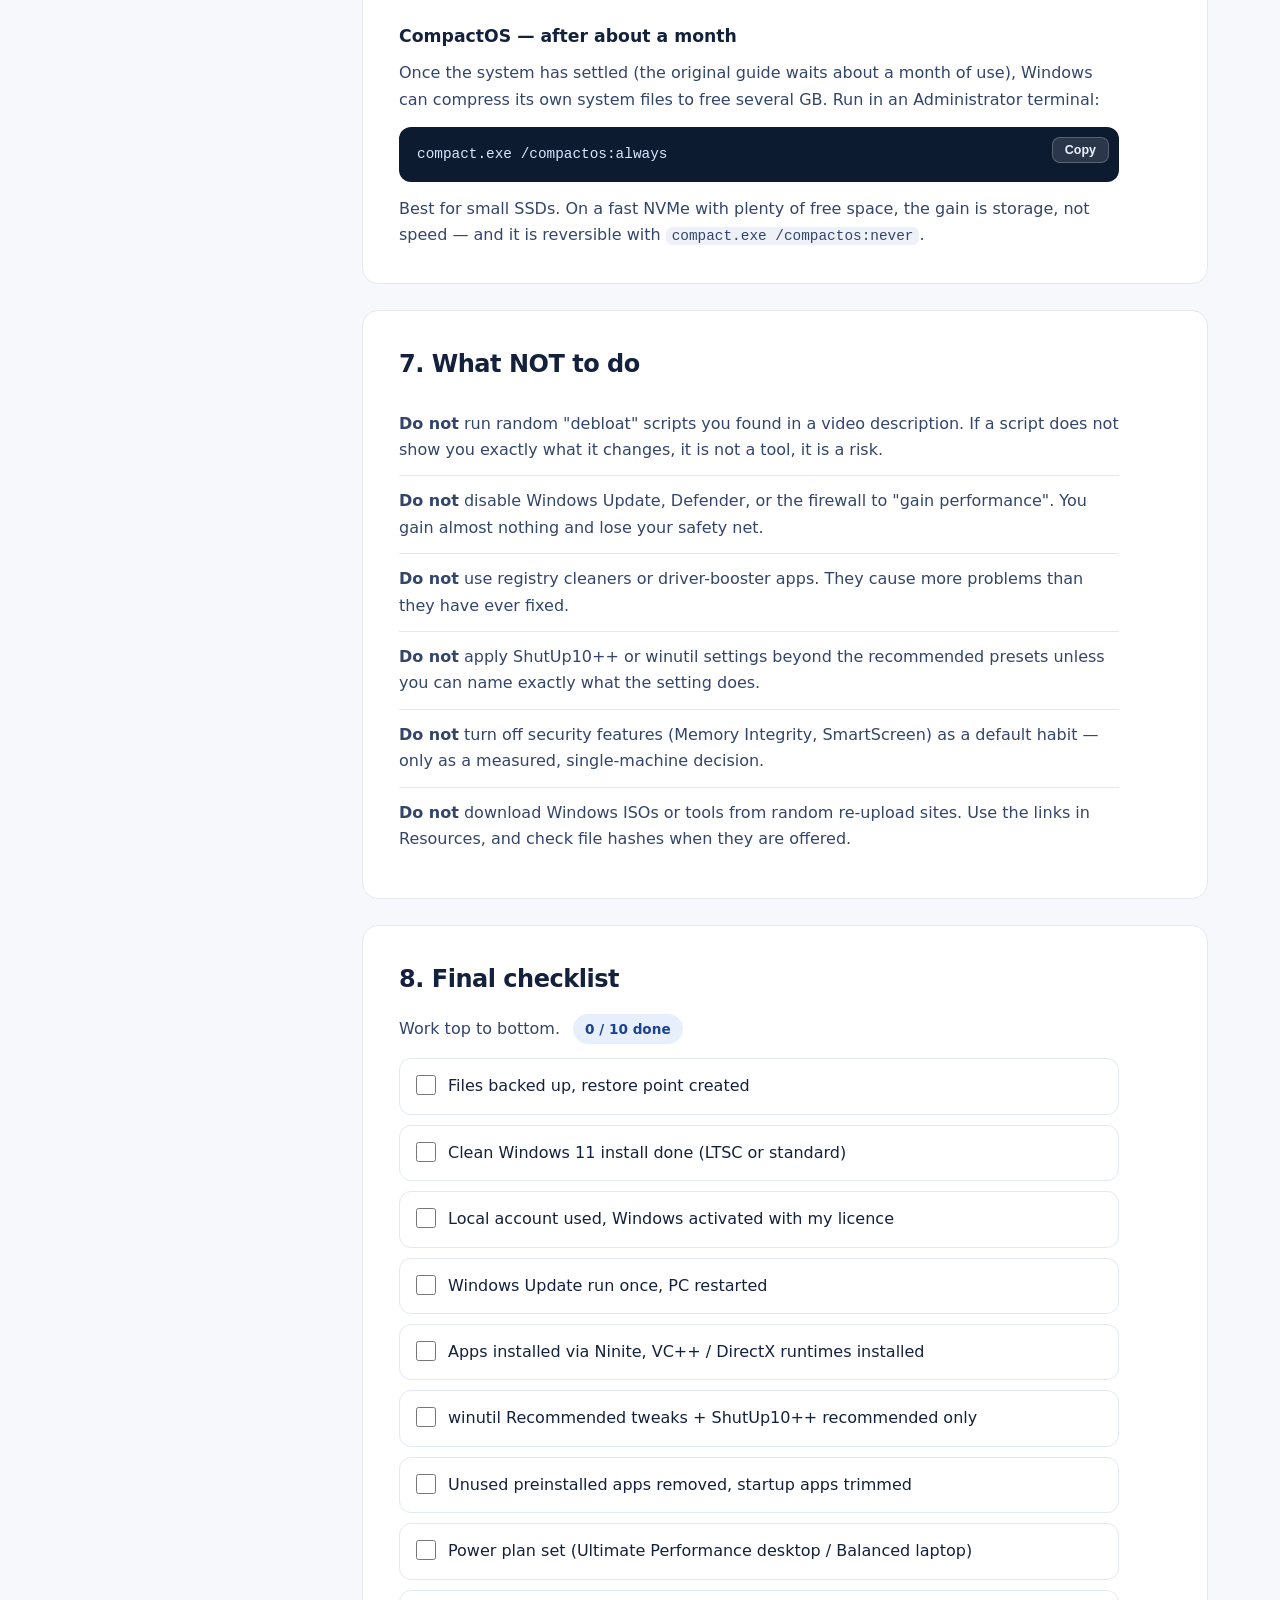
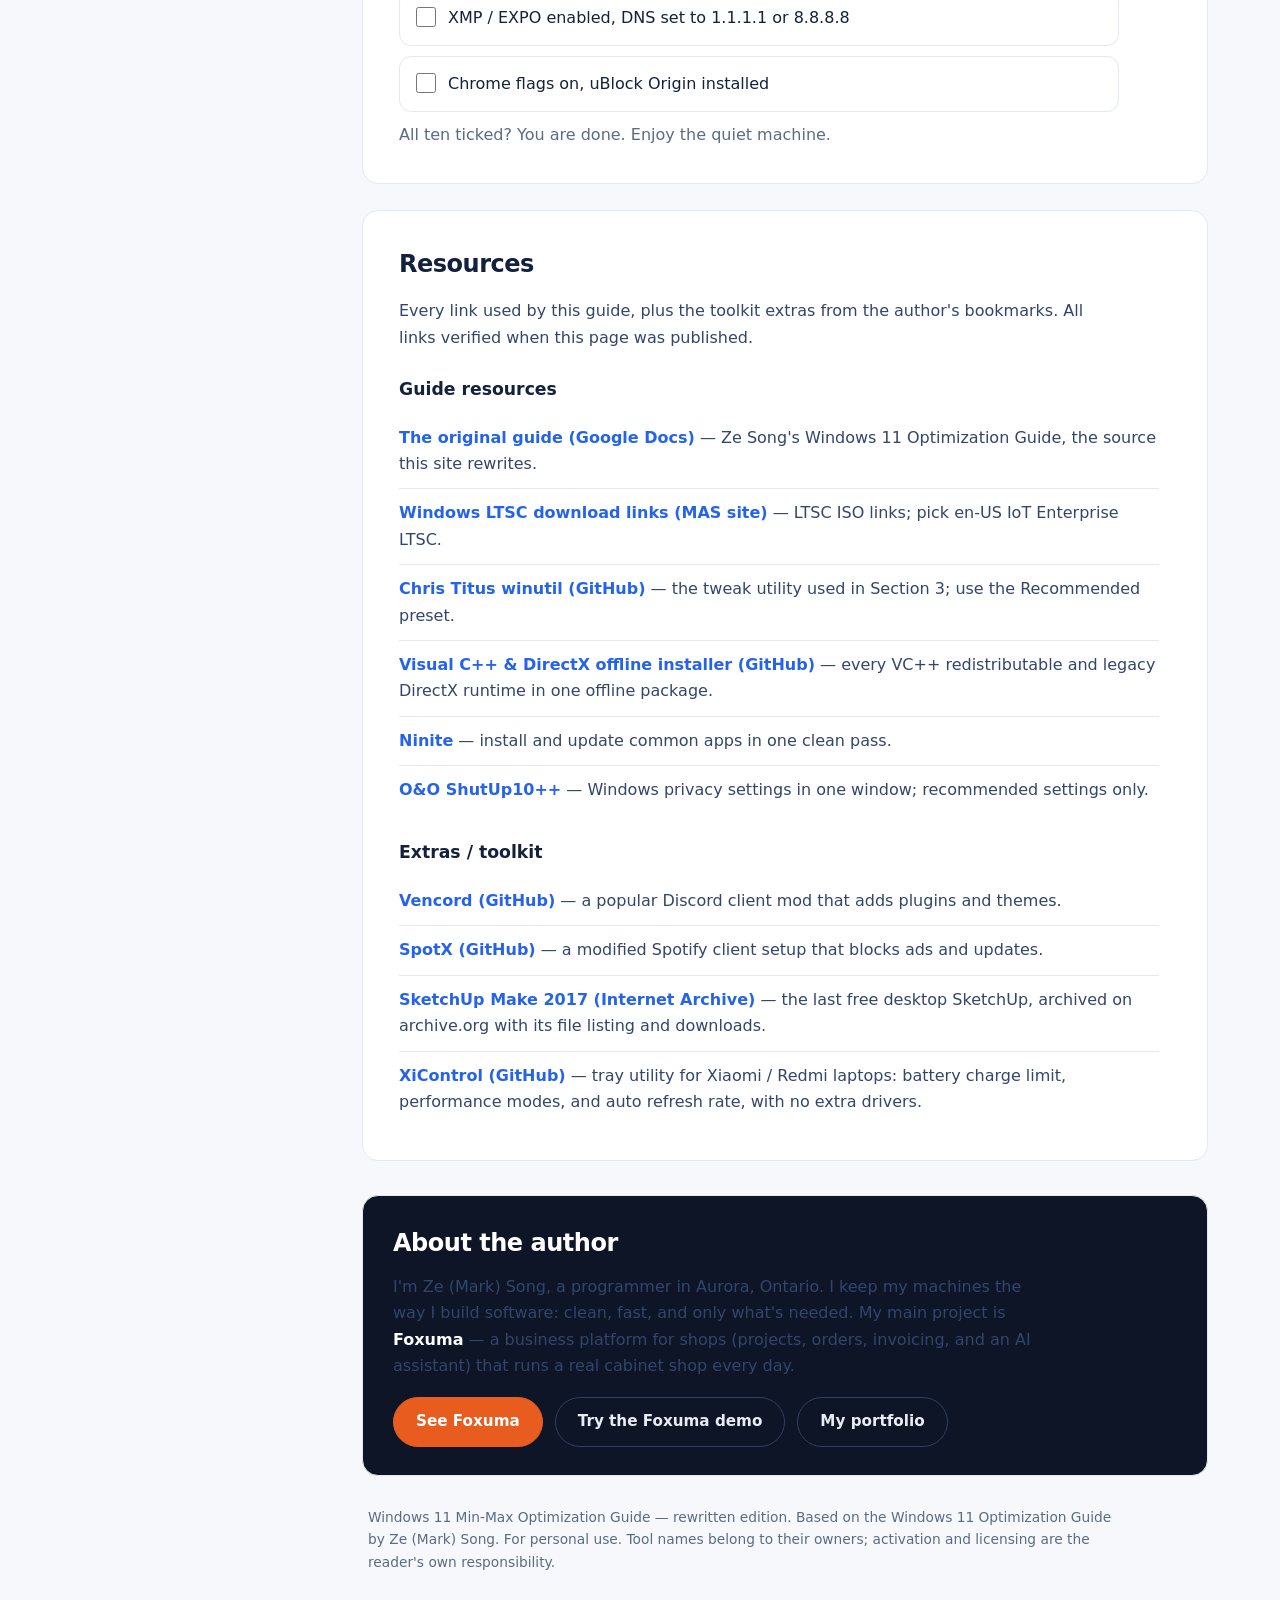
==== commit 6b7d86f8: "Add author funnel: Foxuma, demo, portfolio" ====
--- a/index.html
+++ b/index.html
@@ -191,6 +191,16 @@
       </ul>
     </section>
 
+    <section class="funnel">
+      <h2>About the author</h2>
+      <p>I'm Ze (Mark) Song, a programmer in Aurora, Ontario. I keep my machines the way I build software: clean, fast, and only what's needed. My main project is <strong>Foxuma</strong> — a business platform for shops (projects, orders, invoicing, and an AI assistant) that runs a real cabinet shop every day.</p>
+      <p class="funnel-actions">
+        <a class="funnel-btn primary" href="https://foxuma.com" target="_blank" rel="noopener">See Foxuma</a>
+        <a class="funnel-btn" href="https://marksong0917.github.io/demo/" target="_blank" rel="noopener">Try the Foxuma demo</a>
+        <a class="funnel-btn" href="https://marksong0917.github.io/" target="_blank" rel="noopener">My portfolio</a>
+      </p>
+    </section>
+
     <footer class="foot">
       <p>Windows 11 Min-Max Optimization Guide — rewritten edition. Based on the Windows 11 Optimization Guide by Ze (Mark) Song. For personal use. Tool names belong to their owners; activation and licensing are the reader's own responsibility.</p>
     </footer>
--- a/styles.css
+++ b/styles.css
@@ -99,3 +99,14 @@
 @media (prefers-reduced-motion:reduce){
   html{scroll-behavior:auto}
 }
+
+/* Funnel — author CTA */
+.funnel{background:#0d1526;color:#dbe2f0;border-radius:16px;padding:28px 30px;margin:34px 0 8px}
+.funnel h2{color:#fff;margin-bottom:10px}
+.funnel p{max-width:640px}
+.funnel strong{color:#fff}
+.funnel-actions{display:flex;gap:12px;flex-wrap:wrap;margin-top:18px}
+.funnel-btn{display:inline-block;text-decoration:none;font-weight:600;font-size:.95rem;padding:11px 22px;border-radius:999px;border:1px solid #31405f;color:#e8ecf5}
+.funnel-btn:hover{border-color:#72809c}
+.funnel-btn.primary{background:#e85d1f;border-color:#e85d1f;color:#fff}
+.funnel-btn.primary:hover{background:#c74e15}
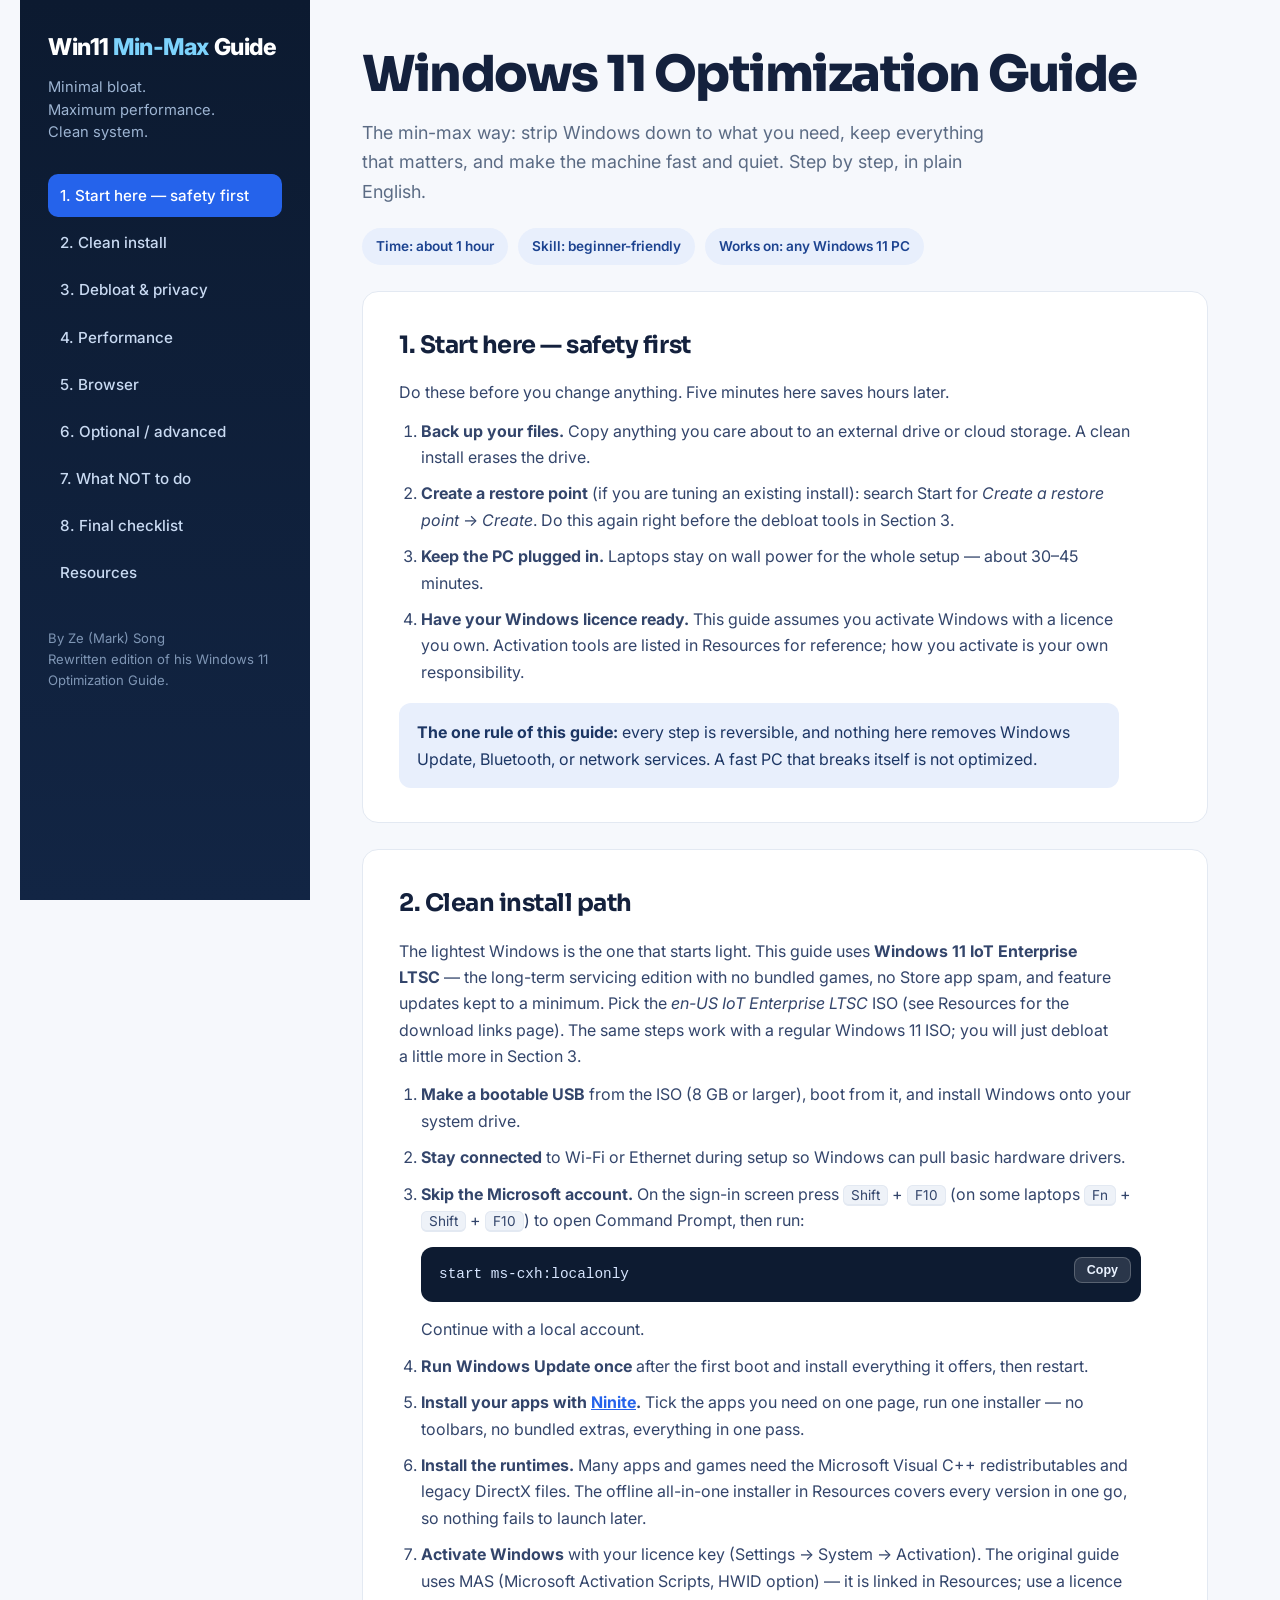
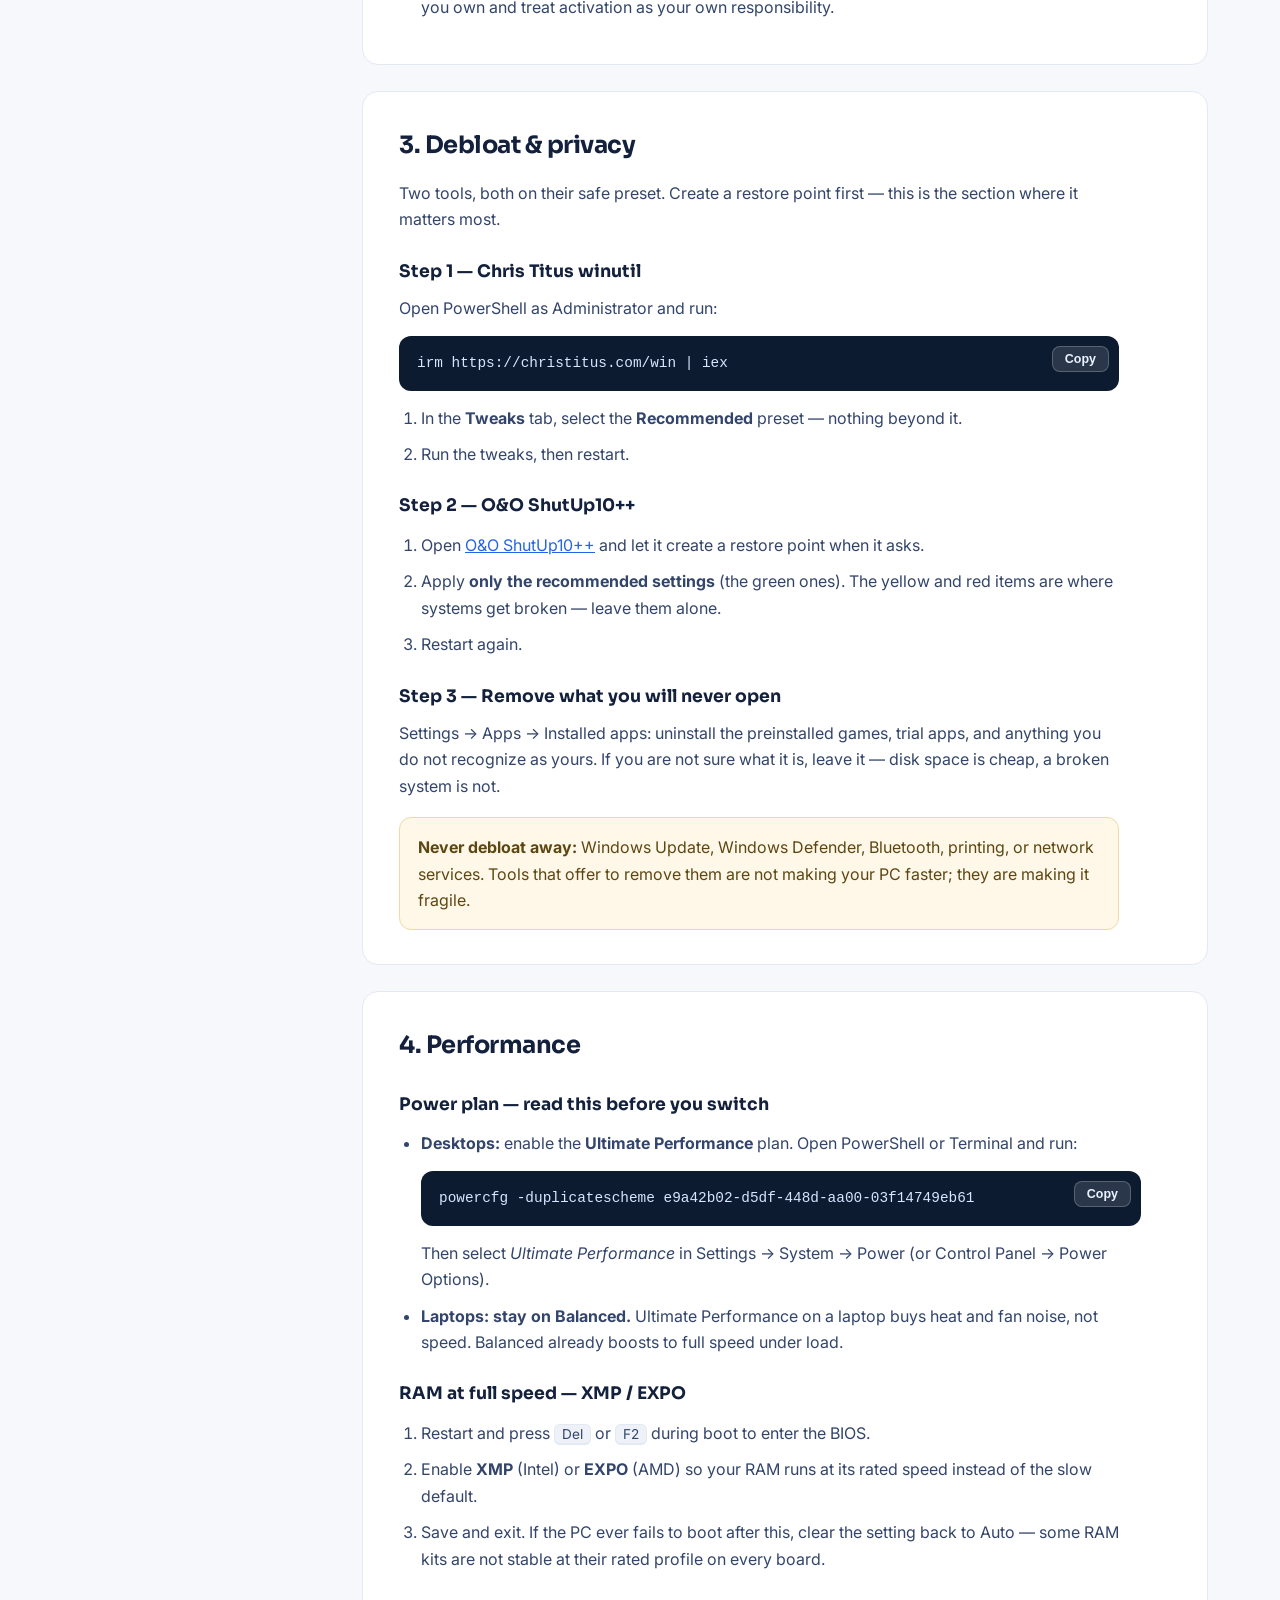
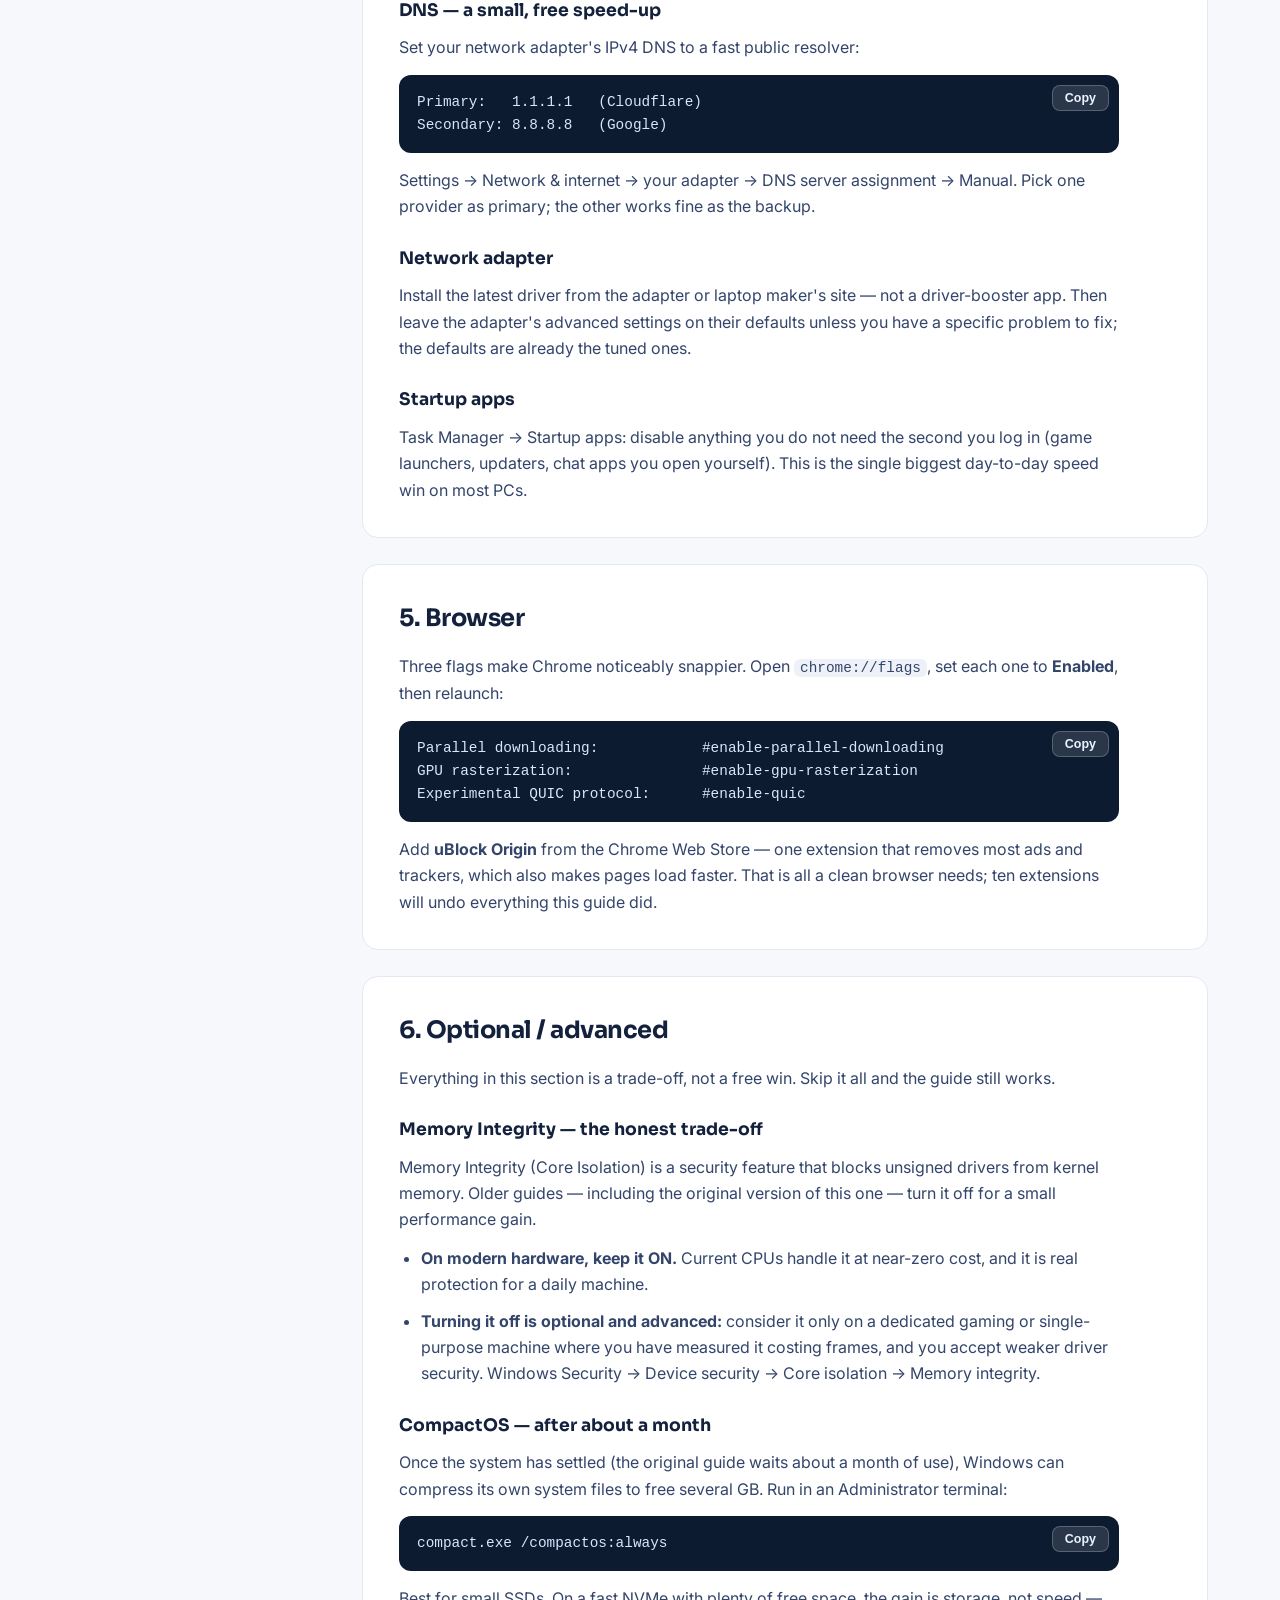
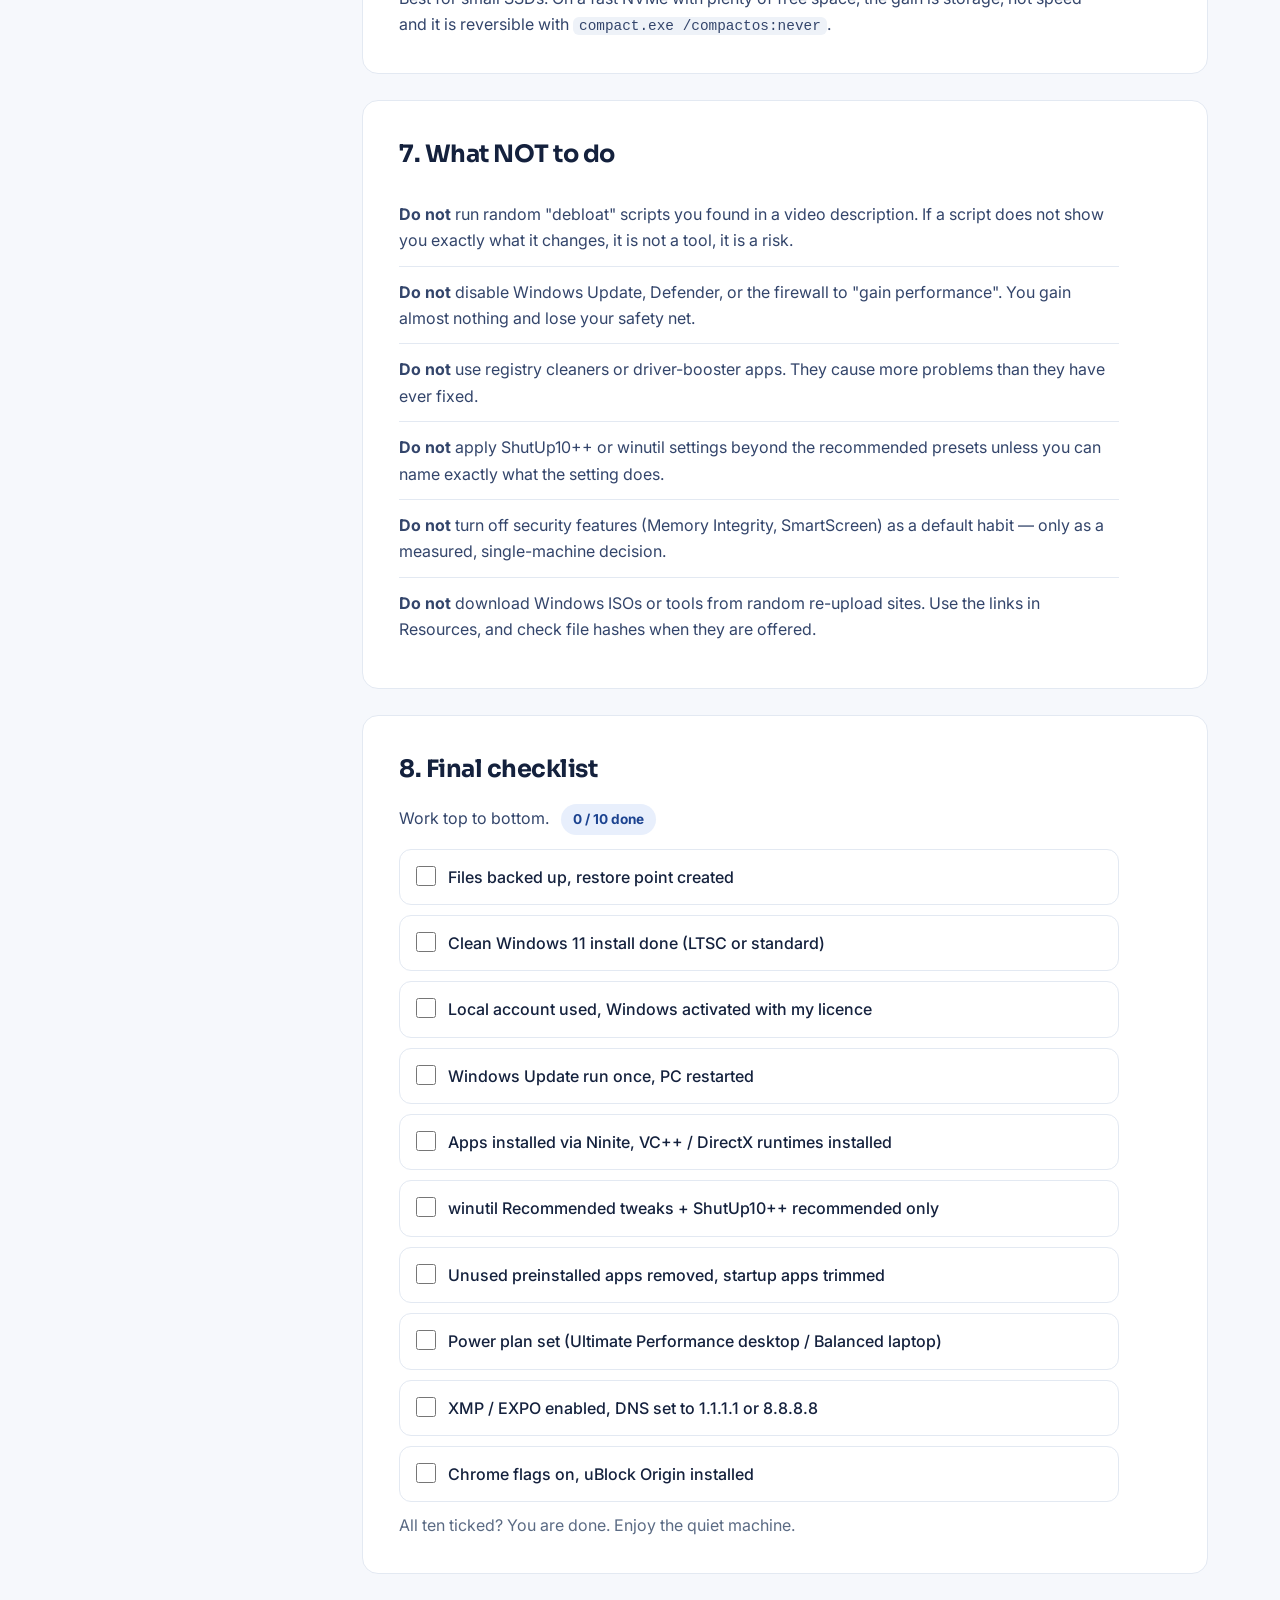
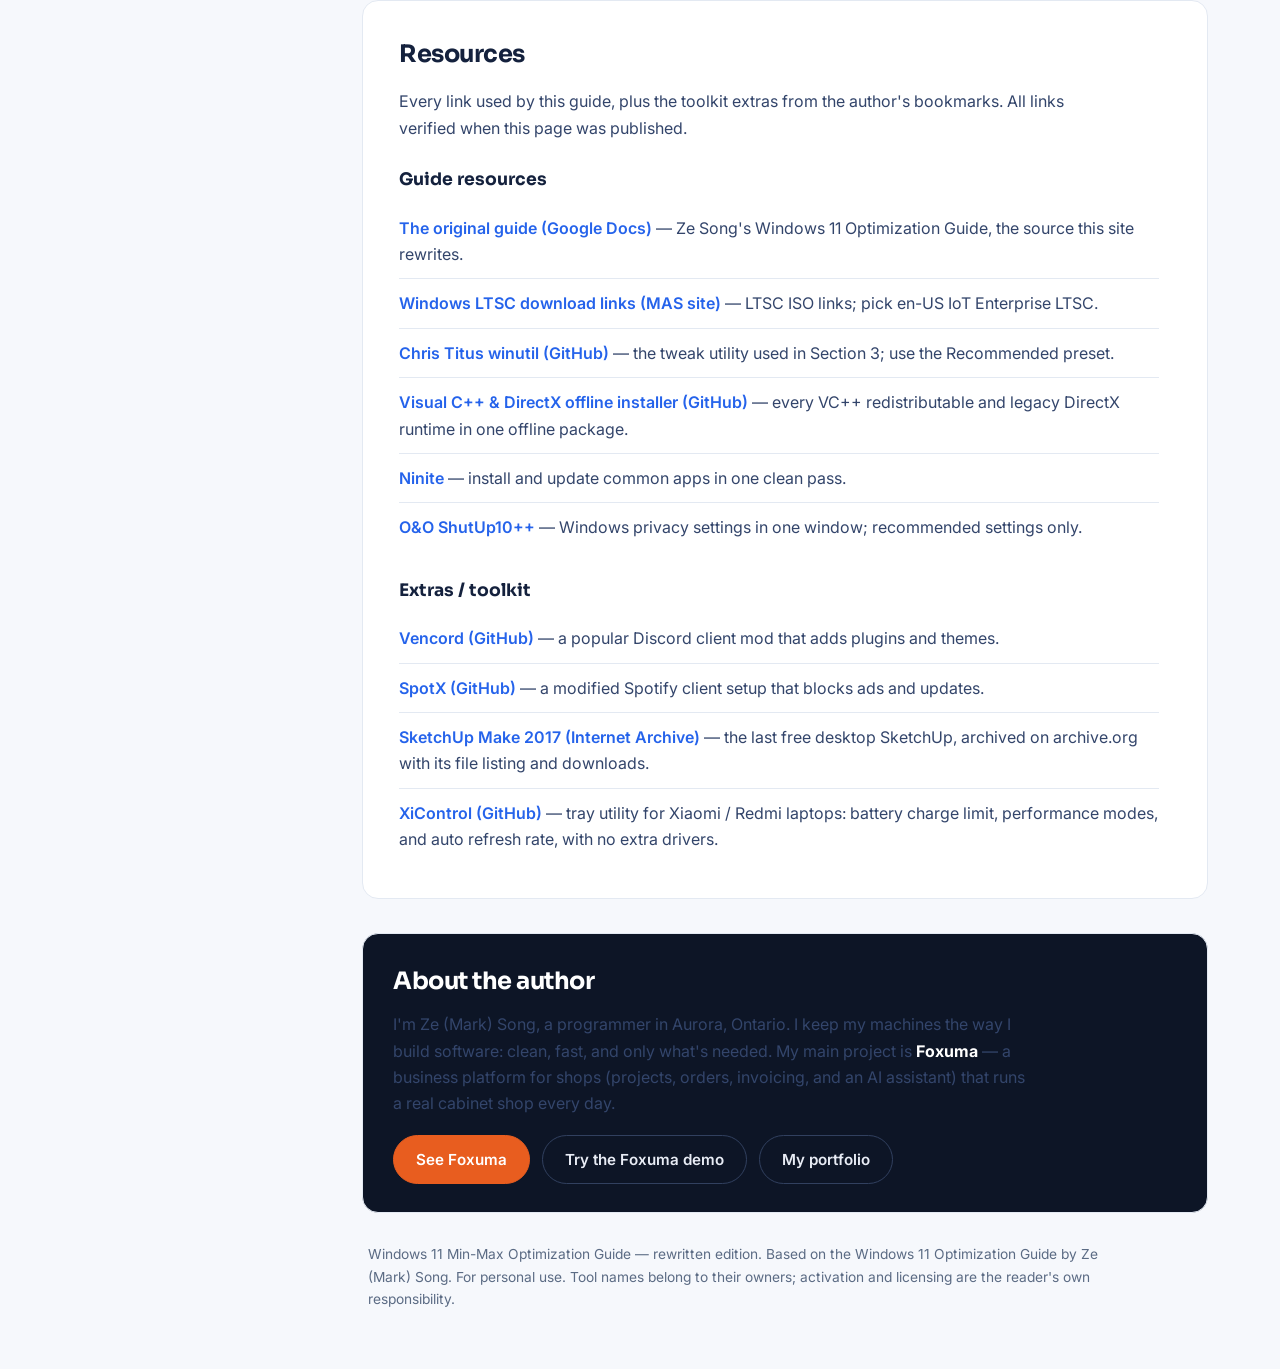
==== commit e5357dc6: "Audit fixes: SpotX canonical link, brand fonts, sitemap + robots" ====
--- a/index.html
+++ b/index.html
@@ -4,6 +4,9 @@
 <meta charset="UTF-8">
 <meta name="viewport" content="width=device-width, initial-scale=1.0">
 <title>Windows 11 Optimization Guide — Min-Max: Minimal Bloat, Maximum Performance</title>
+<link rel="preconnect" href="https://fonts.googleapis.com">
+<link rel="preconnect" href="https://fonts.gstatic.com" crossorigin>
+<link href="https://fonts.googleapis.com/css2?family=Inter:wght@400;600;700&family=Sora:wght@600;700;800&display=swap" rel="stylesheet">
 <meta name="description" content="A clean, step-by-step Windows 11 optimization guide: minimal bloat, maximum performance. LTSC clean install, debloat, privacy, power, browser, and a final checklist. By Ze (Mark) Song.">
 <link rel="stylesheet" href="styles.css?v=1">
 <link rel="icon" href="data:image/svg+xml,%3Csvg xmlns='http://www.w3.org/2000/svg' viewBox='0 0 64 64'%3E%3Crect width='64' height='64' rx='14' fill='%230f2040'/%3E%3Ctext x='32' y='43' font-family='Arial' font-size='26' font-weight='700' fill='%237dd3fc' text-anchor='middle'%3EW%3C/text%3E%3C/svg%3E">
@@ -185,7 +188,7 @@
       <h3>Extras / toolkit</h3>
       <ul class="res">
         <li><a href="https://github.com/Vendicated/Vencord" target="_blank" rel="noopener">Vencord (GitHub)</a> — a popular Discord client mod that adds plugins and themes.</li>
-        <li><a href="https://github.com/amd64fox/SpotX" target="_blank" rel="noopener">SpotX (GitHub)</a> — a modified Spotify client setup that blocks ads and updates.</li>
+        <li><a href="https://github.com/SpotX-Official/SpotX" target="_blank" rel="noopener">SpotX (GitHub)</a> — a modified Spotify client setup that blocks ads and updates.</li>
         <li><a href="https://archive.org/details/sketchup-make-2017" target="_blank" rel="noopener">SketchUp Make 2017 (Internet Archive)</a> — the last free desktop SketchUp, archived on archive.org with its file listing and downloads.</li>
         <li><a href="https://github.com/Oksion/XiControl" target="_blank" rel="noopener">XiControl (GitHub)</a> — tray utility for Xiaomi / Redmi laptops: battery charge limit, performance modes, and auto refresh rate, with no extra drivers.</li>
       </ul>
--- a/styles.css
+++ b/styles.css
@@ -16,7 +16,7 @@
 }
 *{margin:0;padding:0;box-sizing:border-box}
 html{scroll-behavior:smooth}
-body{font-family:'Segoe UI',system-ui,-apple-system,Roboto,'Helvetica Neue',sans-serif;background:var(--bg);color:var(--ink);line-height:1.65;-webkit-font-smoothing:antialiased}
+body{font-family:'Inter','Segoe UI',system-ui,sans-serif;background:var(--bg);color:var(--ink);line-height:1.65;-webkit-font-smoothing:antialiased}
 a{color:var(--accent)}
 :focus-visible{outline:3px solid var(--accent);outline-offset:2px;border-radius:6px}
 kbd{background:#eef2f8;border:1px solid var(--line);border-bottom-width:2px;border-radius:6px;padding:1px 7px;font-family:inherit;font-size:.85em}
@@ -110,3 +110,5 @@
 .funnel-btn:hover{border-color:#72809c}
 .funnel-btn.primary{background:#e85d1f;border-color:#e85d1f;color:#fff}
 .funnel-btn.primary:hover{background:#c74e15}
+
+h1,h2,h3{font-family:'Sora','Inter',sans-serif}
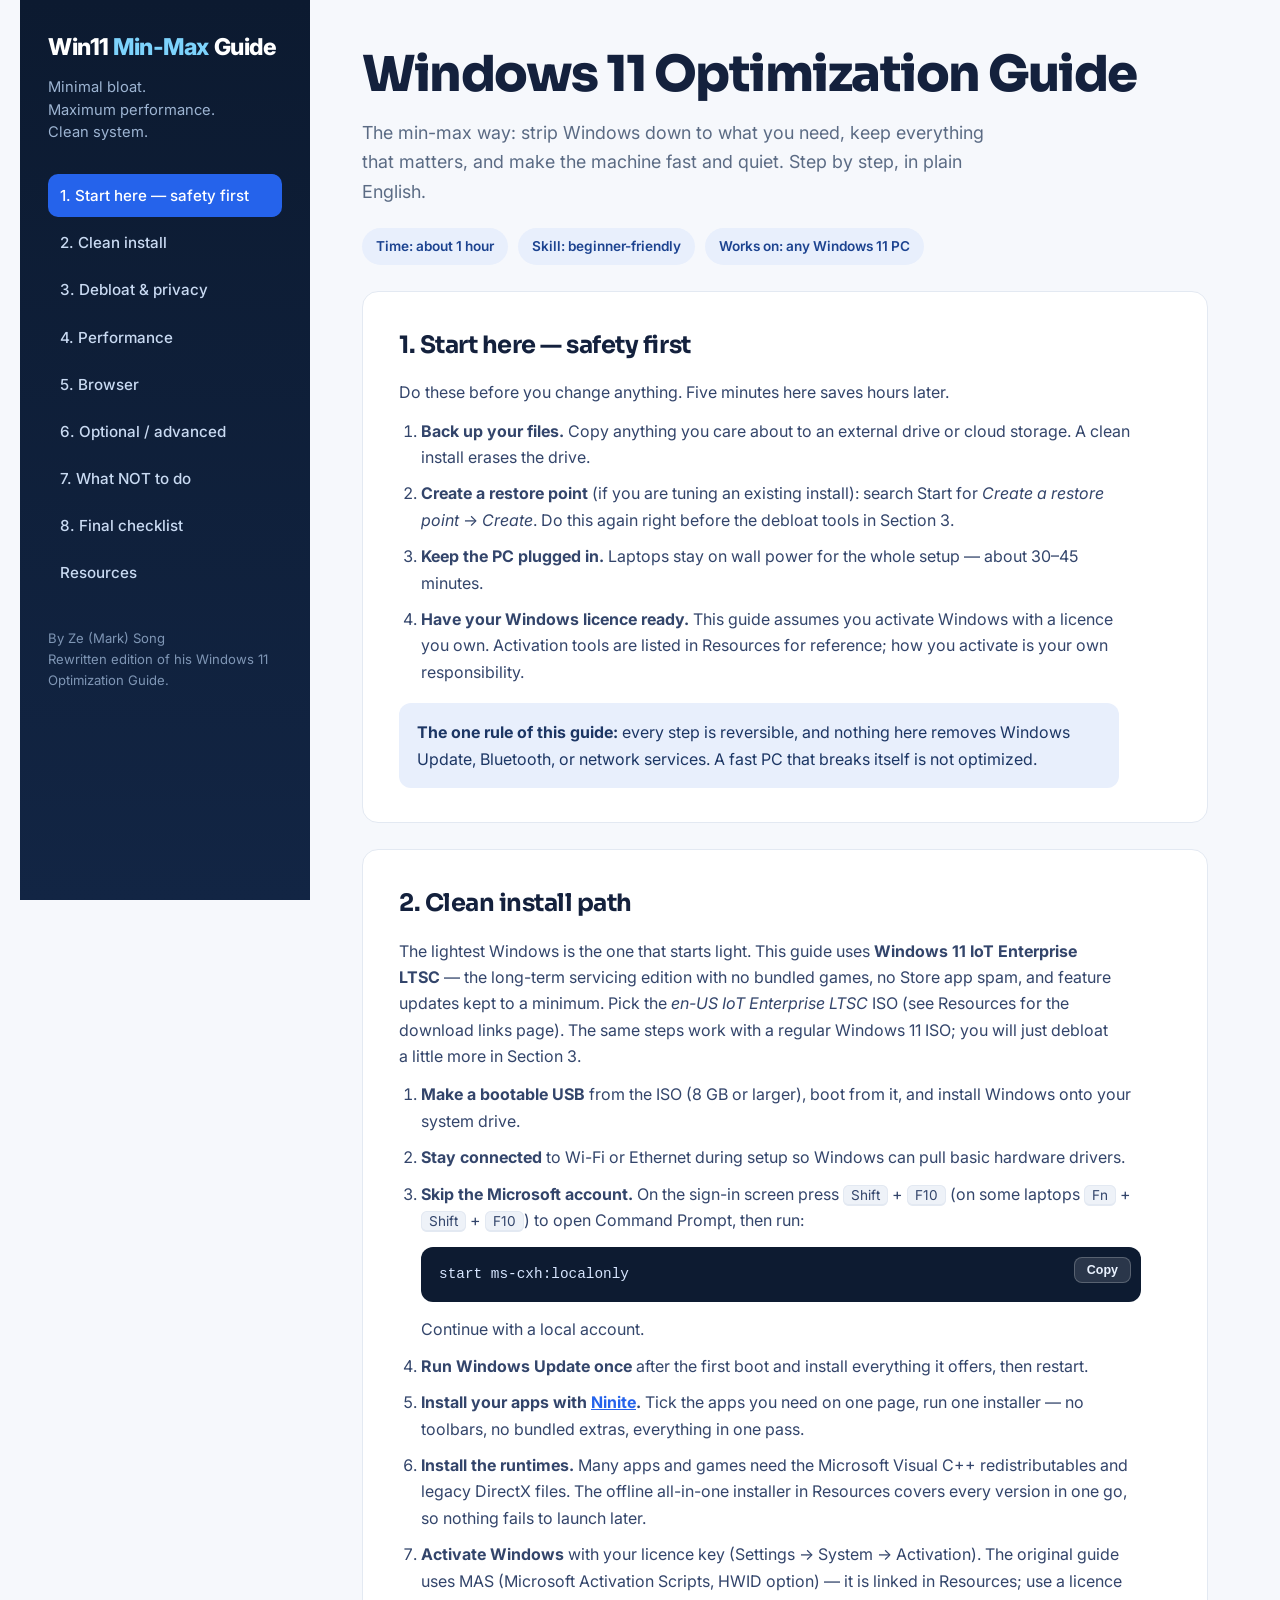
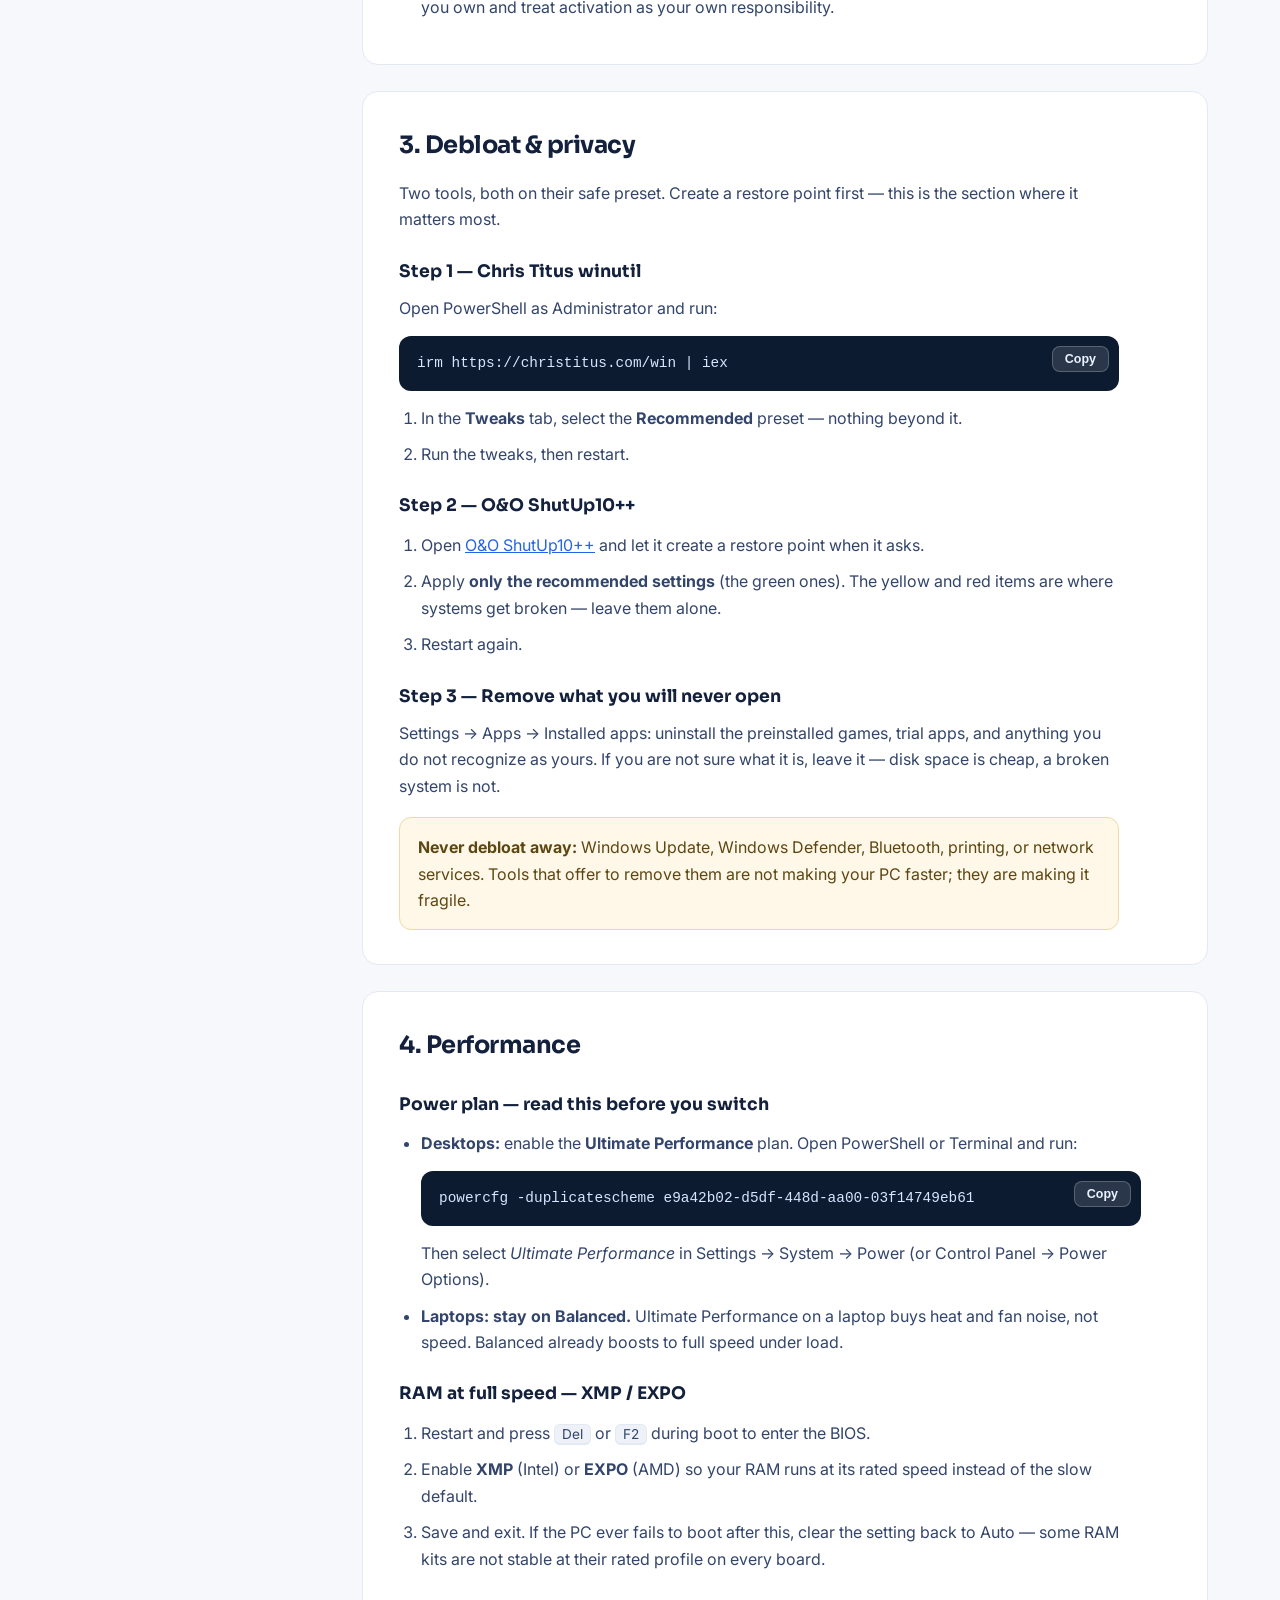
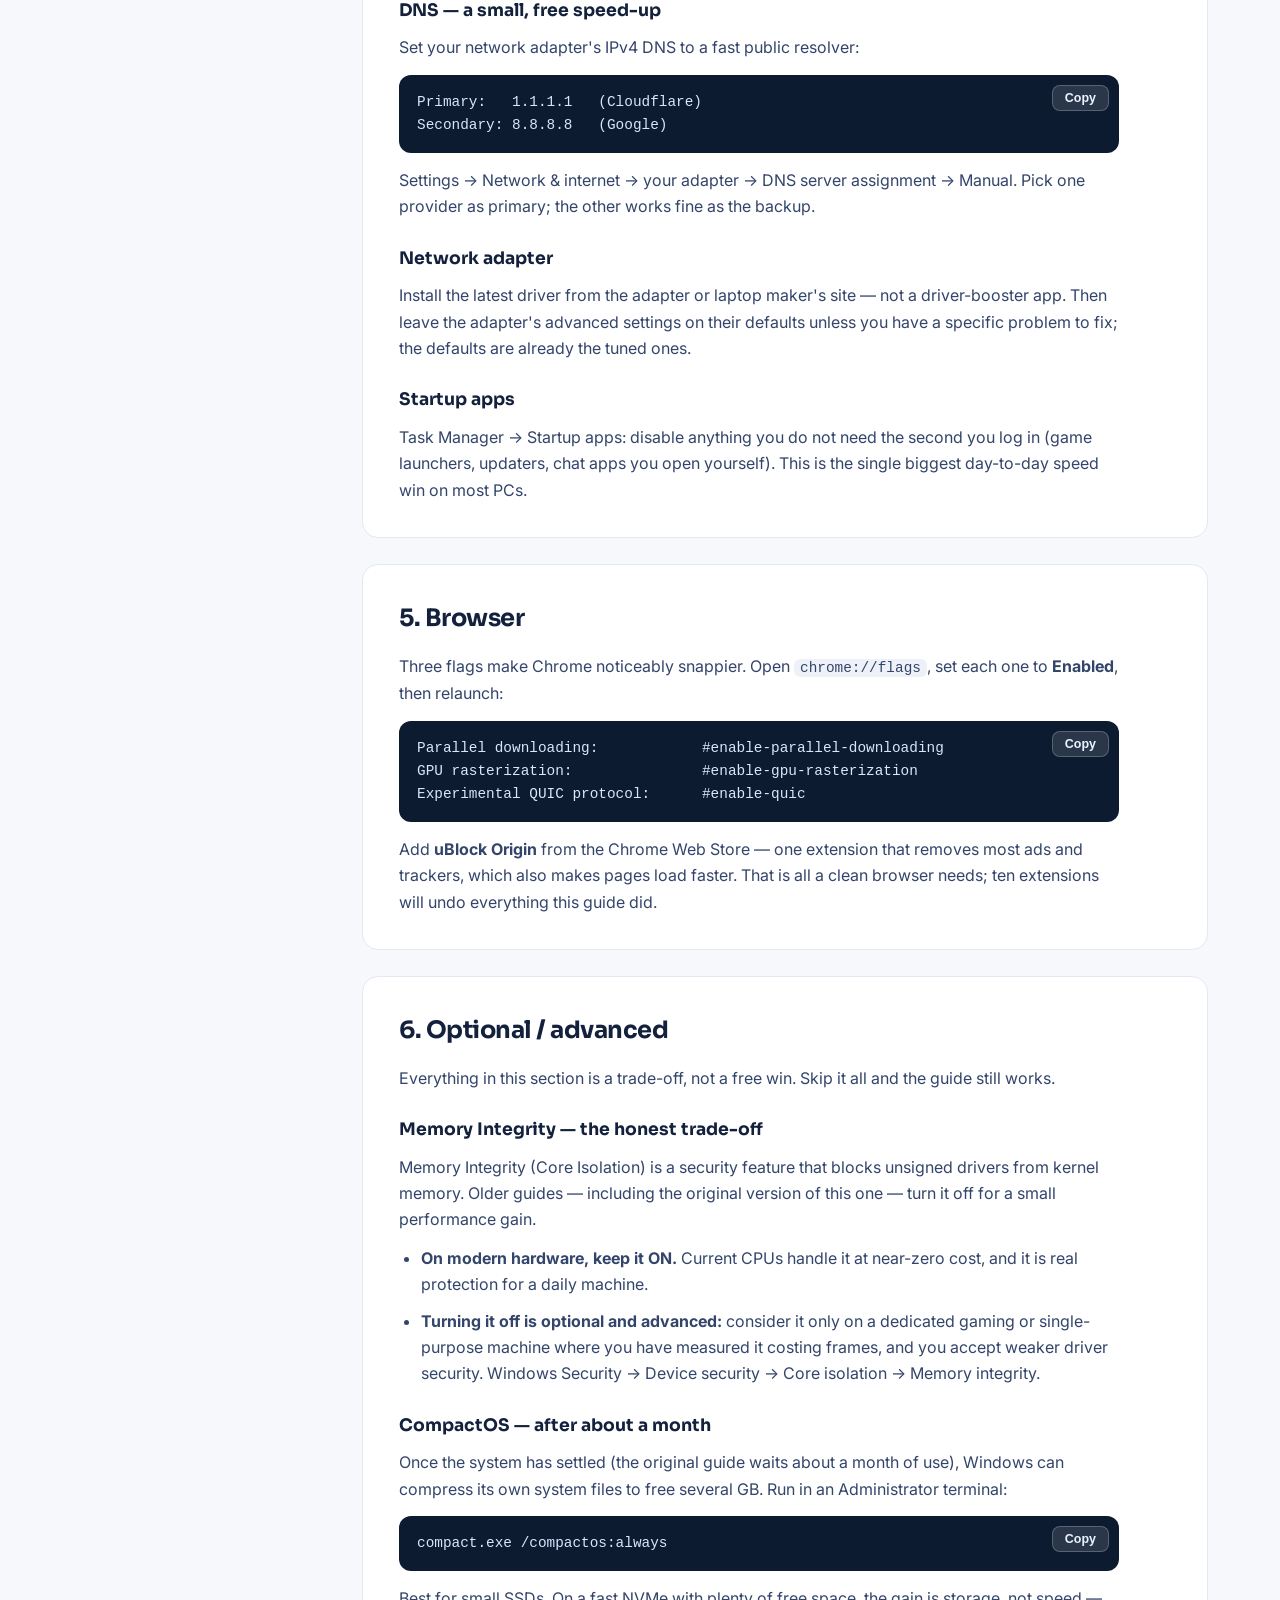
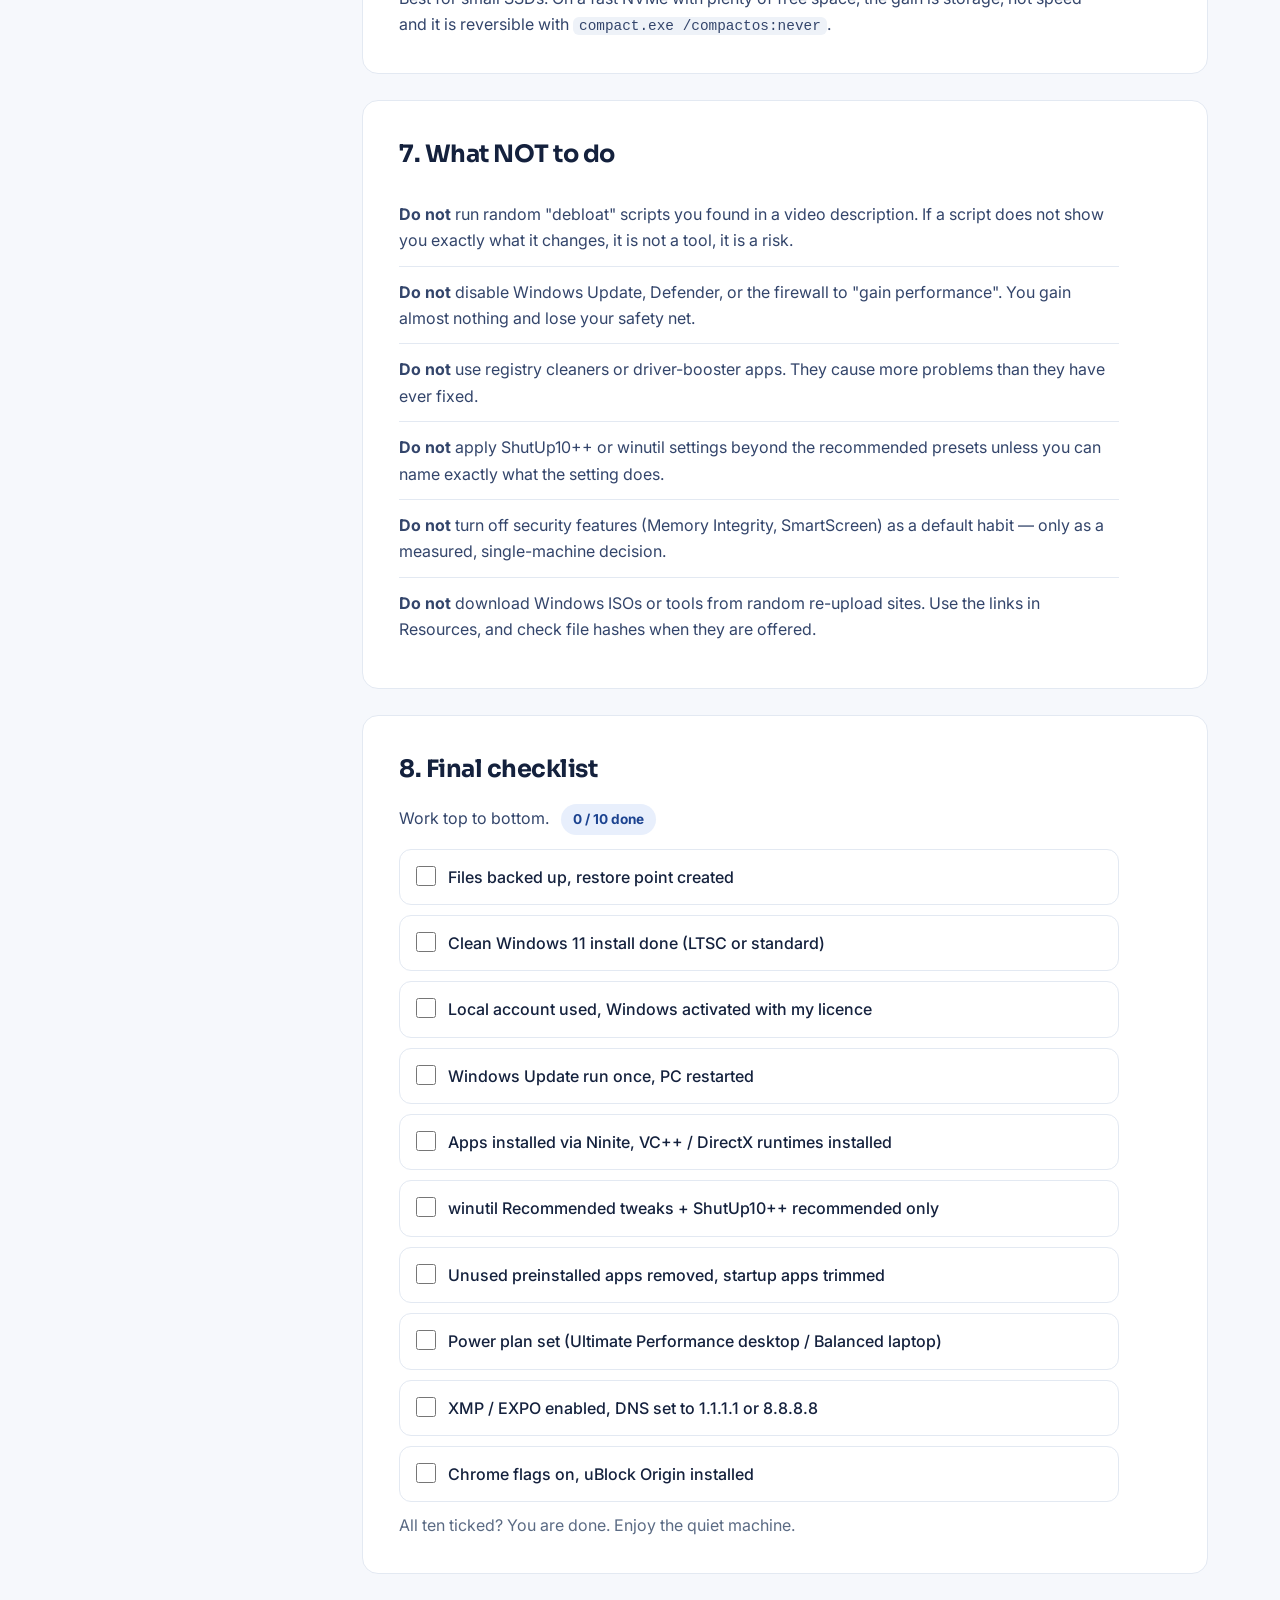
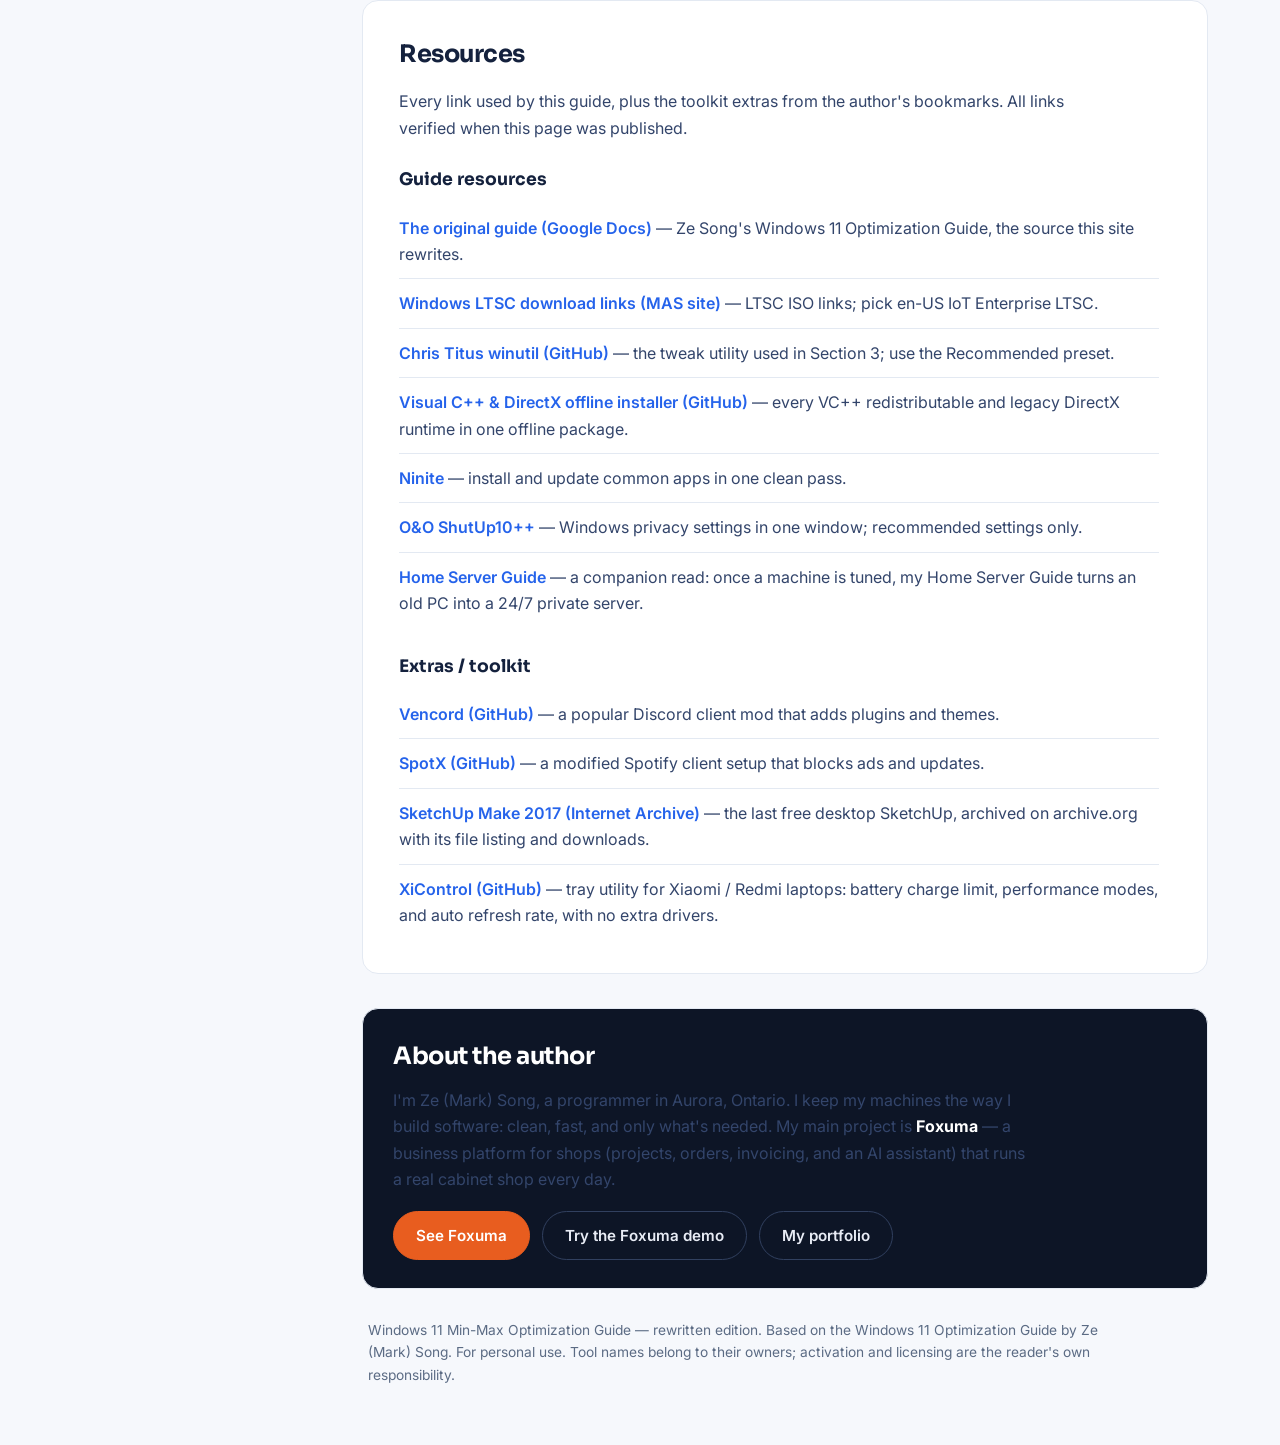
==== commit 3032aac2: "Add Home Server Guide cross-promo + theme-color" ====
--- a/index.html
+++ b/index.html
@@ -3,6 +3,7 @@
 <head>
 <meta charset="UTF-8">
 <meta name="viewport" content="width=device-width, initial-scale=1.0">
+<meta name="theme-color" content="#0d1526">
 <title>Windows 11 Optimization Guide — Min-Max: Minimal Bloat, Maximum Performance</title>
 <link rel="preconnect" href="https://fonts.googleapis.com">
 <link rel="preconnect" href="https://fonts.gstatic.com" crossorigin>
@@ -184,6 +185,7 @@
         <li><a href="https://github.com/slyfox1186/msft-visual-c-and-directx-offline-installer" target="_blank" rel="noopener">Visual C++ &amp; DirectX offline installer (GitHub)</a> — every VC++ redistributable and legacy DirectX runtime in one offline package.</li>
         <li><a href="https://ninite.com" target="_blank" rel="noopener">Ninite</a> — install and update common apps in one clean pass.</li>
         <li><a href="https://www.oo-software.com/en/shutup10" target="_blank" rel="noopener">O&amp;O ShutUp10++</a> — Windows privacy settings in one window; recommended settings only.</li>
+        <li><a href="https://marksong0917.github.io/home-server-guide/" target="_blank" rel="noopener">Home Server Guide</a> — a companion read: once a machine is tuned, my Home Server Guide turns an old PC into a 24/7 private server.</li>
       </ul>
       <h3>Extras / toolkit</h3>
       <ul class="res">
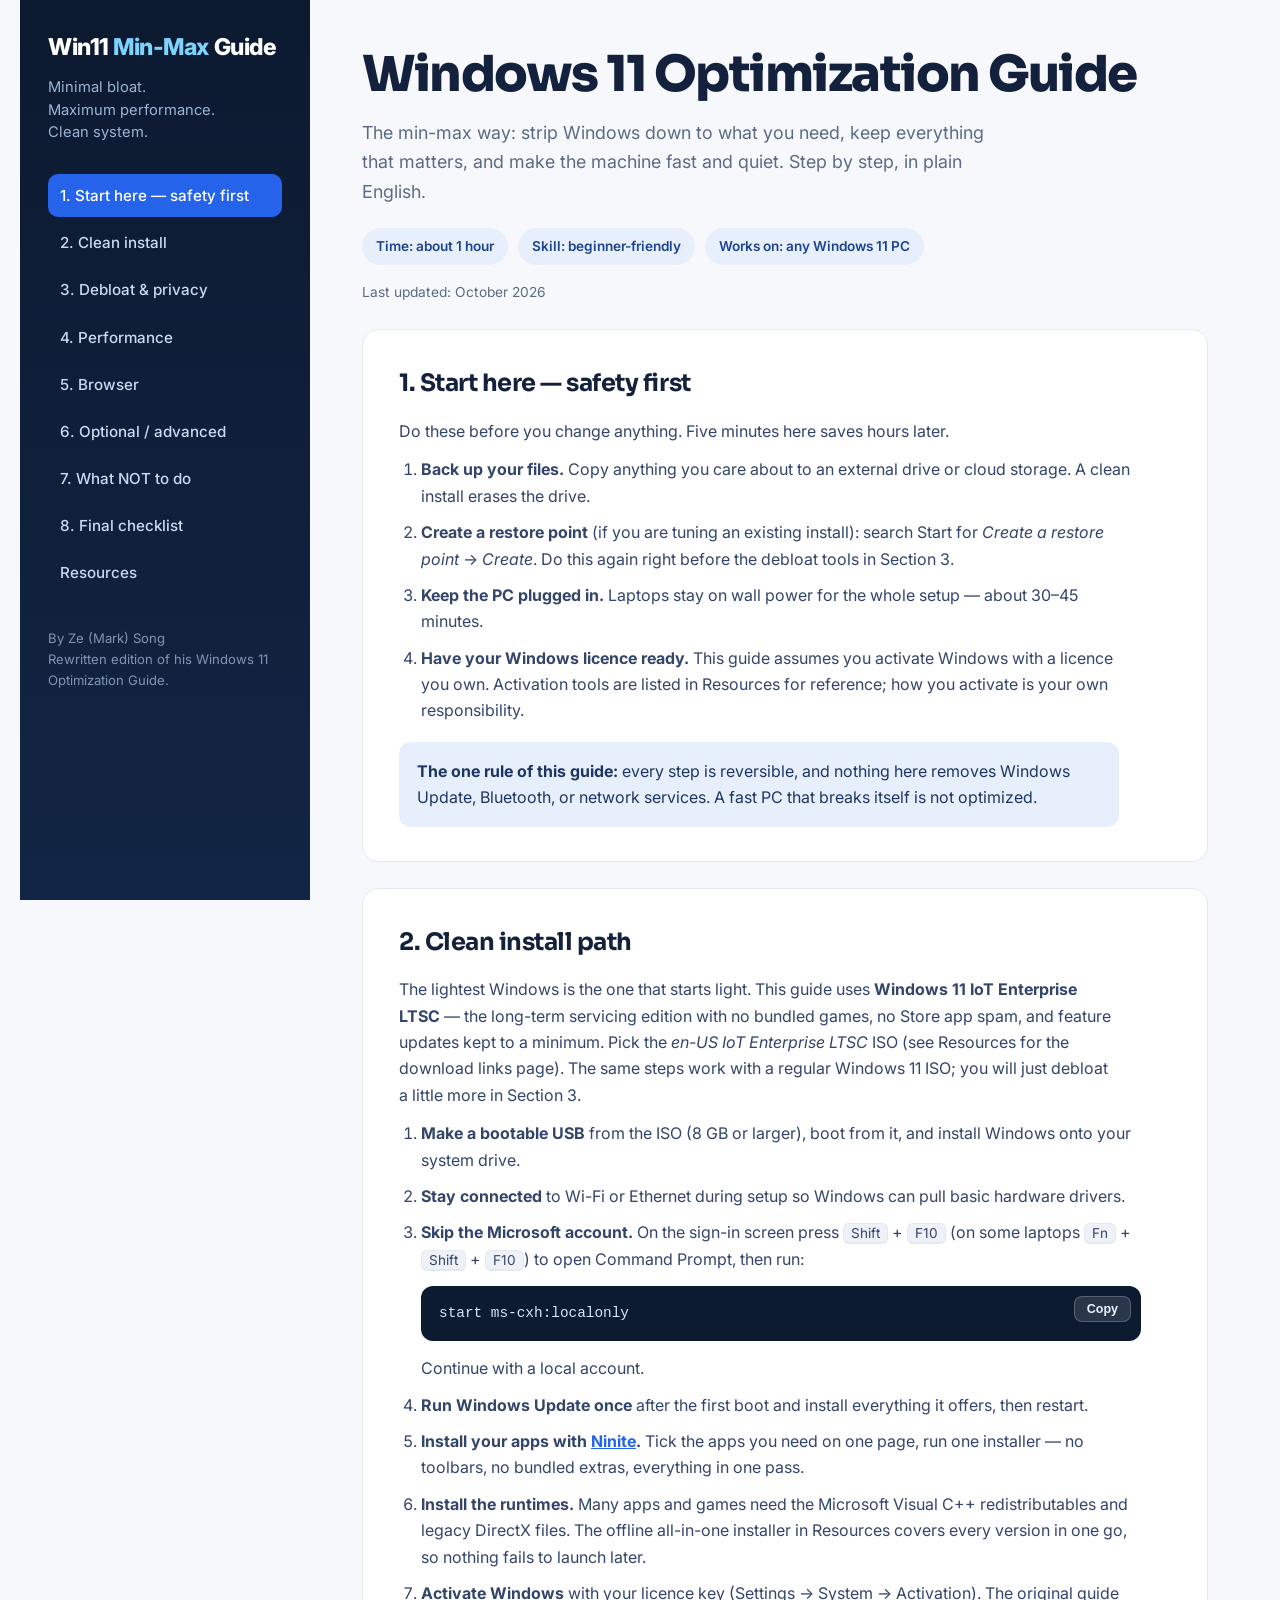
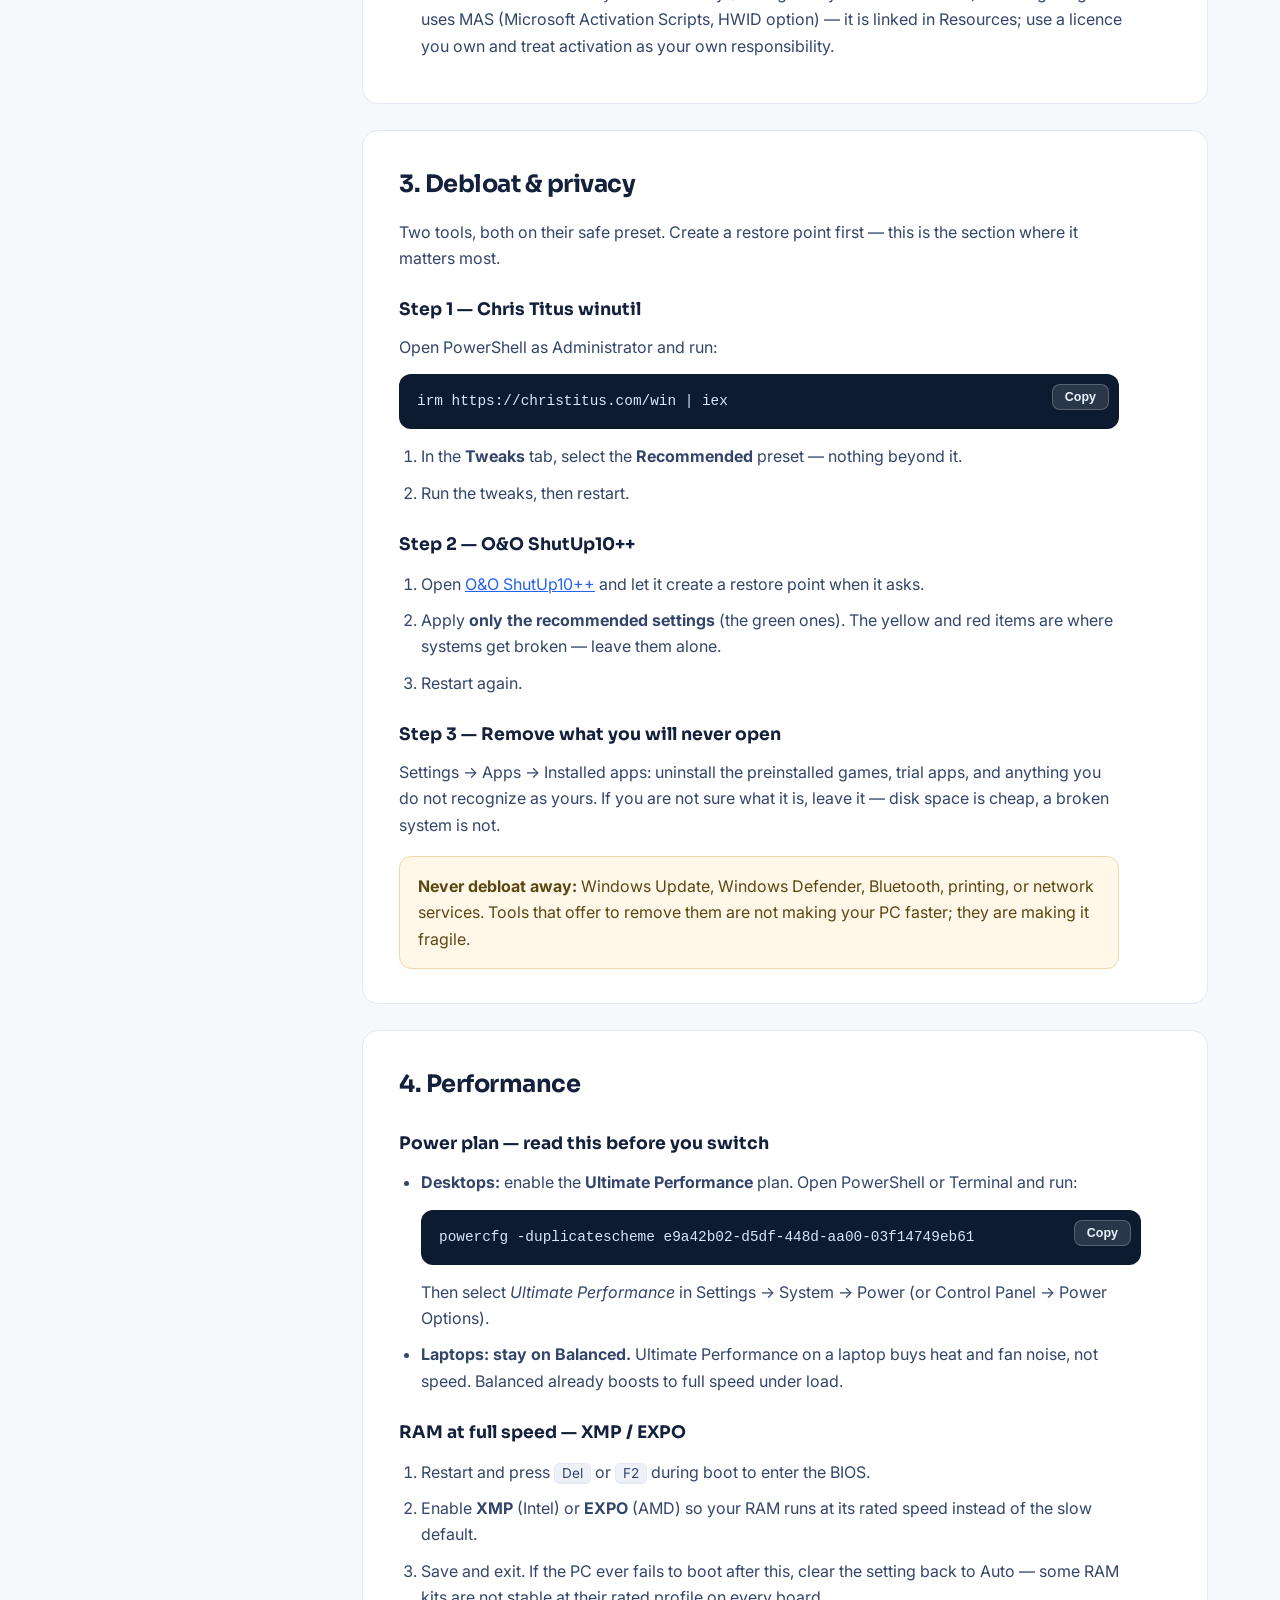
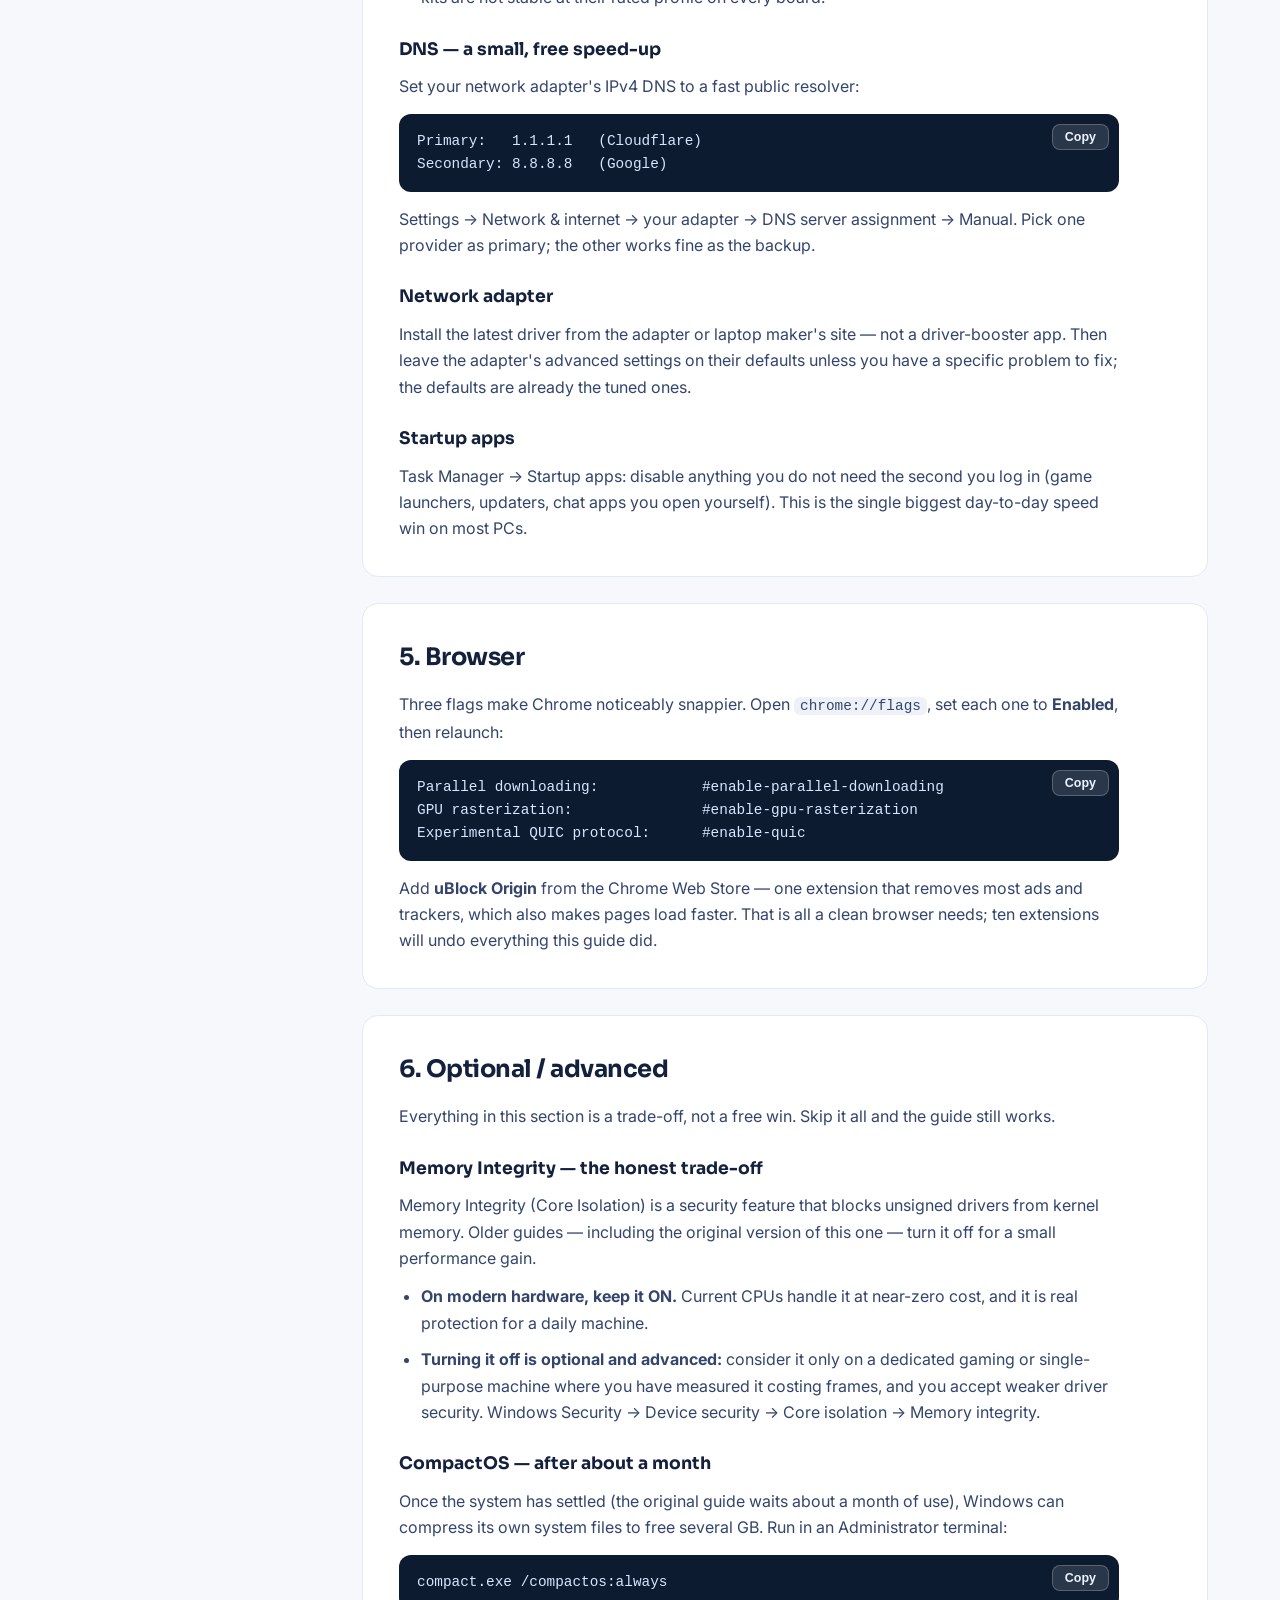
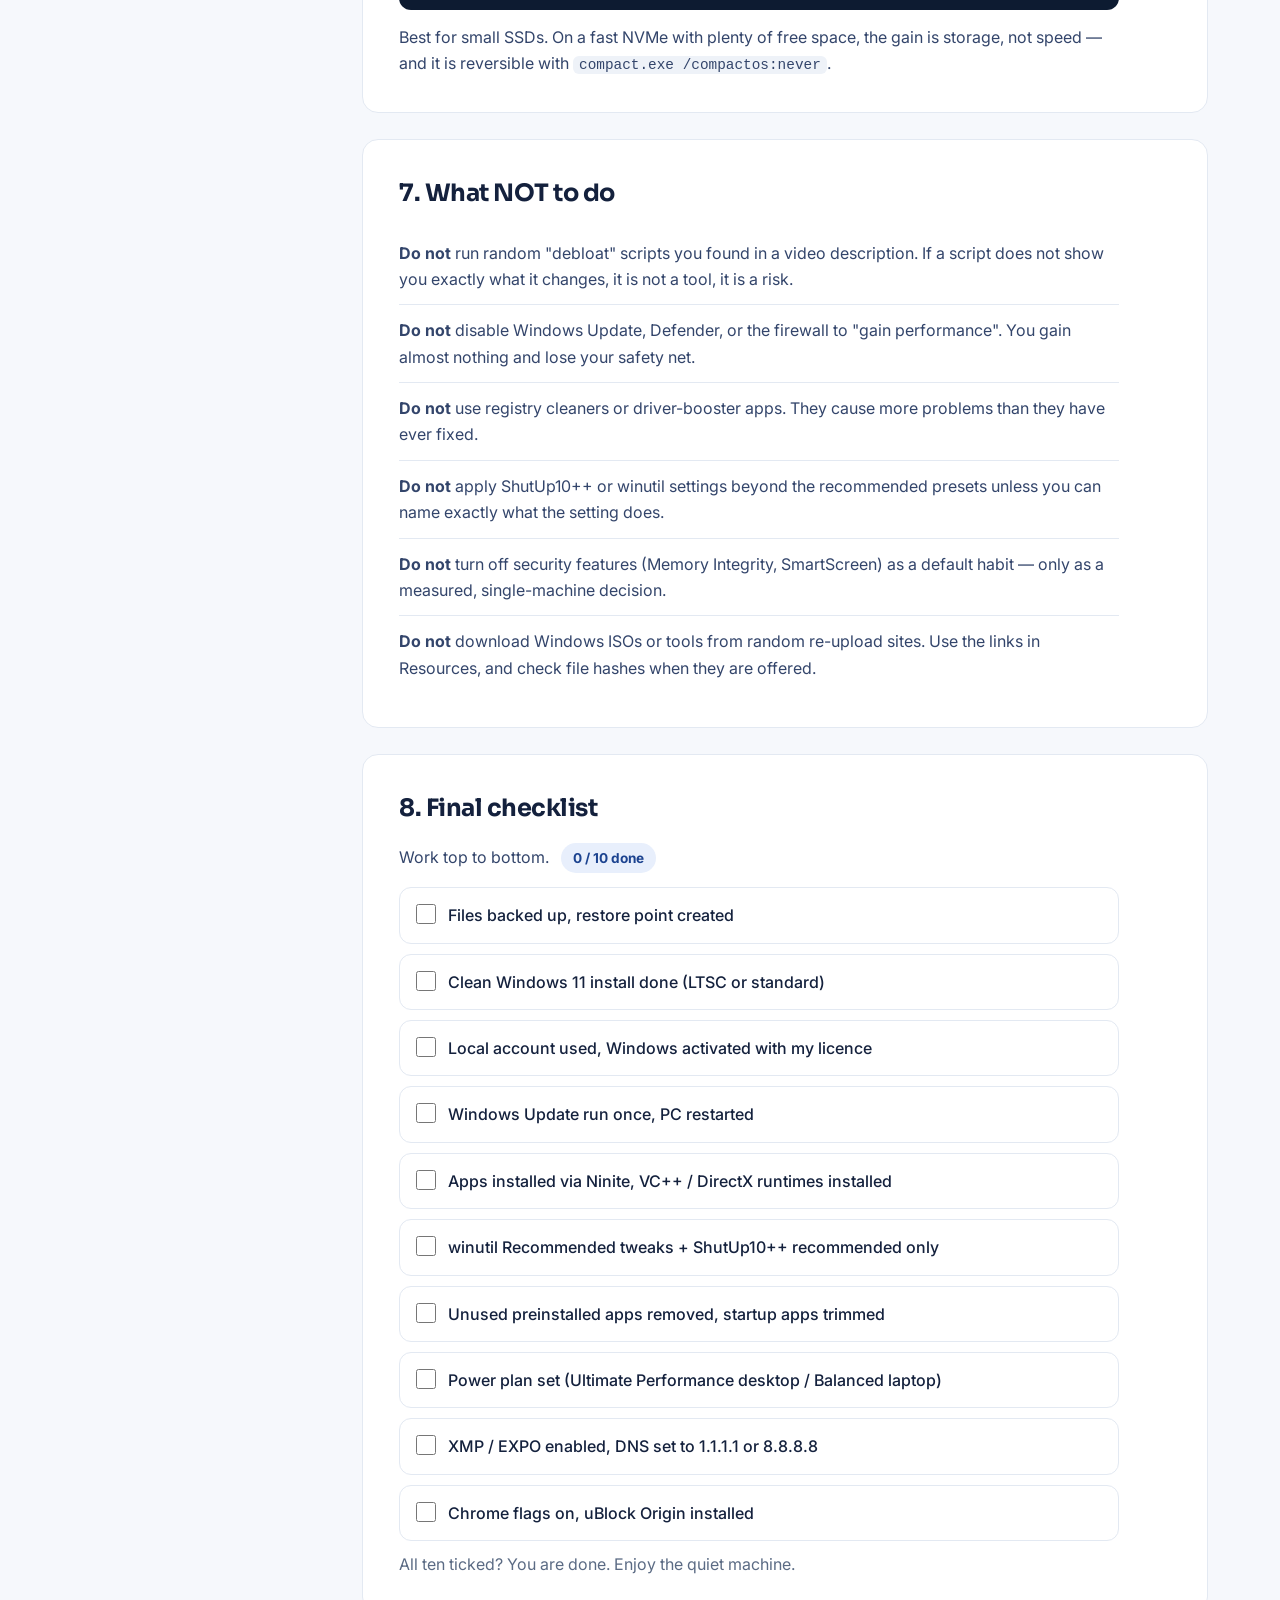
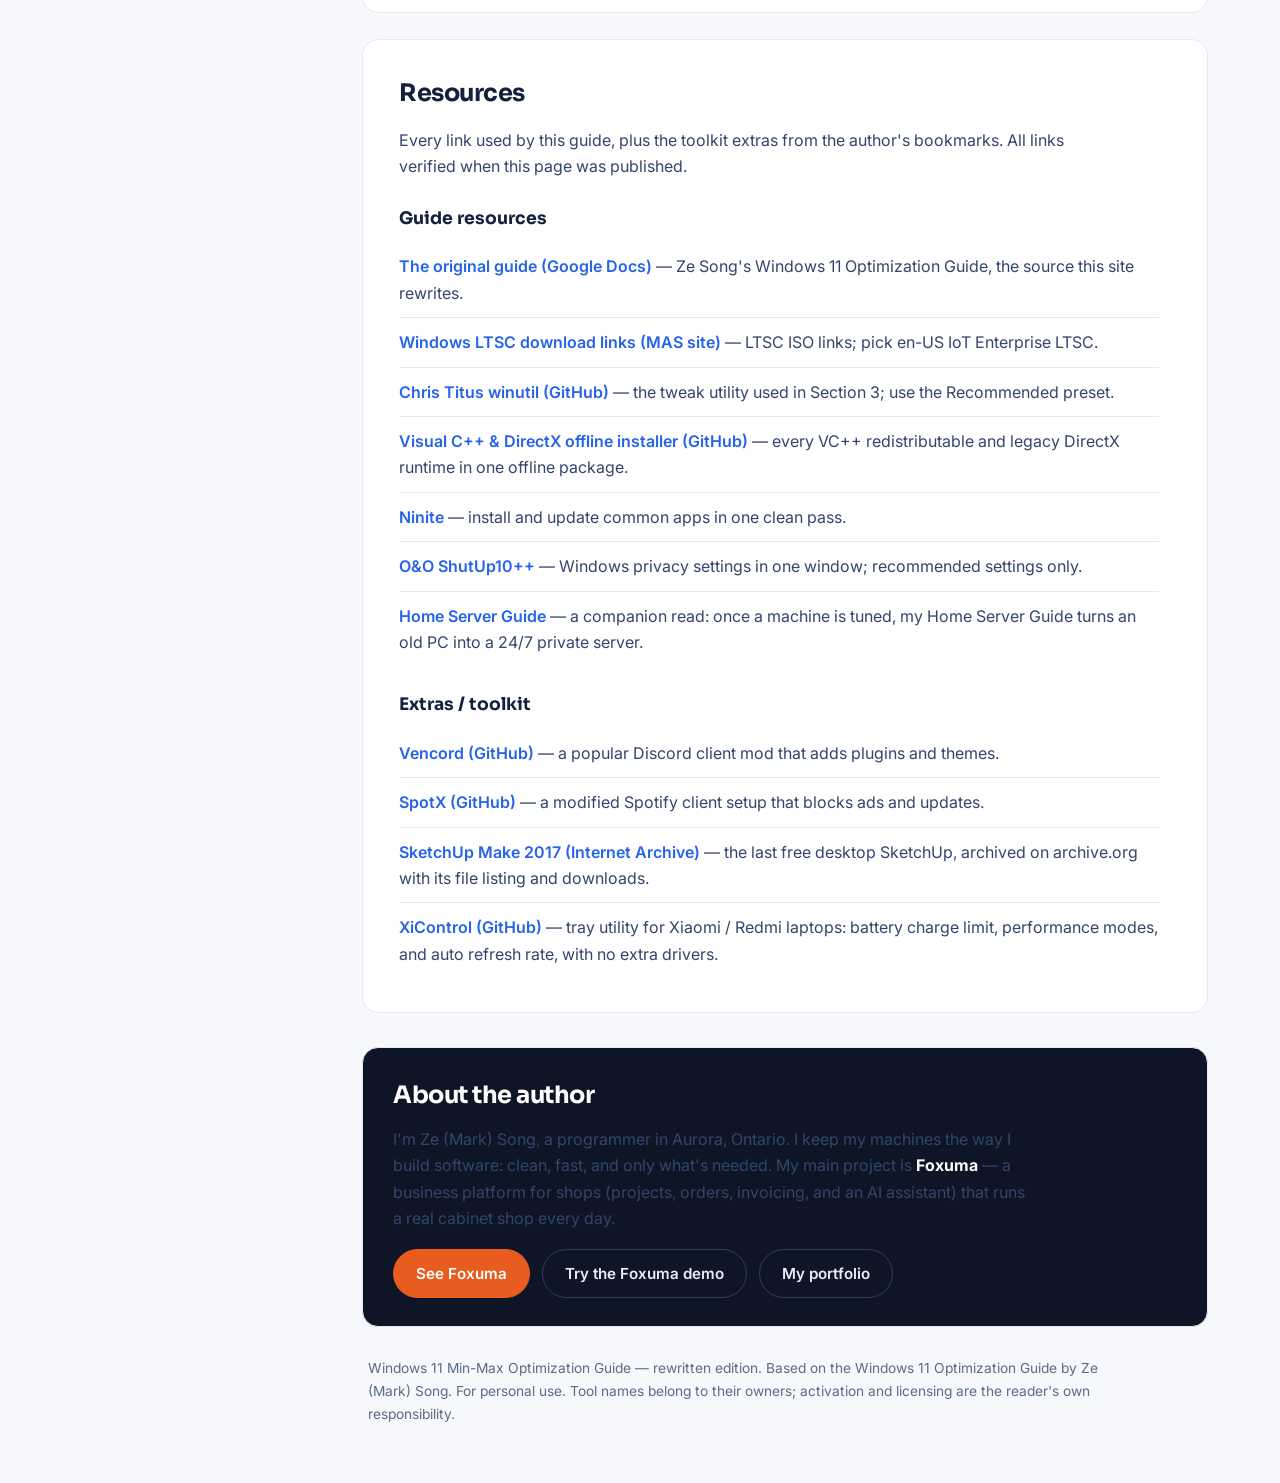
==== commit 10018624: "UX parity: scroll progress, back-to-top, updated line" ====
--- a/index.html
+++ b/index.html
@@ -9,10 +9,11 @@
 <link rel="preconnect" href="https://fonts.gstatic.com" crossorigin>
 <link href="https://fonts.googleapis.com/css2?family=Inter:wght@400;600;700&family=Sora:wght@600;700;800&display=swap" rel="stylesheet">
 <meta name="description" content="A clean, step-by-step Windows 11 optimization guide: minimal bloat, maximum performance. LTSC clean install, debloat, privacy, power, browser, and a final checklist. By Ze (Mark) Song.">
-<link rel="stylesheet" href="styles.css?v=1">
+<link rel="stylesheet" href="styles.css?v=2">
 <link rel="icon" href="data:image/svg+xml,%3Csvg xmlns='http://www.w3.org/2000/svg' viewBox='0 0 64 64'%3E%3Crect width='64' height='64' rx='14' fill='%230f2040'/%3E%3Ctext x='32' y='43' font-family='Arial' font-size='26' font-weight='700' fill='%237dd3fc' text-anchor='middle'%3EW%3C/text%3E%3C/svg%3E">
 </head>
 <body>
+<div class="scroll-progress" aria-hidden="true"></div>
 
 <div class="layout">
 
@@ -43,6 +44,7 @@
         <span>Skill: beginner-friendly</span>
         <span>Works on: any Windows 11 PC</span>
       </div>
+      <p class="updated">Last updated: October 2026</p>
     </header>
 
     <section id="start">
@@ -213,6 +215,8 @@
   </main>
 </div>
 
-<script src="script.js?v=1"></script>
+<button type="button" class="to-top" id="toTop" aria-label="Back to top">&uarr;</button>
+
+<script src="script.js?v=2"></script>
 </body>
 </html>
--- a/styles.css
+++ b/styles.css
@@ -112,3 +112,11 @@
 .funnel-btn.primary:hover{background:#c74e15}
 
 h1,h2,h3{font-family:'Sora','Inter',sans-serif}
+
+/* UX parity: scroll progress, back-to-top, updated line */
+.scroll-progress{position:fixed;top:0;left:0;height:3px;width:0;background:#e85d1f;z-index:1000}
+.updated{margin-top:16px;color:var(--muted);font-size:.86rem}
+.to-top{position:fixed;right:22px;bottom:22px;width:48px;height:48px;border-radius:50%;border:none;background:#0d1526;color:#fff;font-size:1.25rem;line-height:1;cursor:pointer;box-shadow:0 6px 18px rgba(13,21,38,.3);opacity:0;visibility:hidden;transform:translateY(8px);transition:opacity .25s ease,transform .25s ease,visibility .25s;display:flex;align-items:center;justify-content:center;z-index:999}
+.to-top.show{opacity:1;visibility:visible;transform:translateY(0)}
+.to-top:hover{background:#1d2c49}
+@media (prefers-reduced-motion:reduce){.to-top{transition:none;transform:none}}
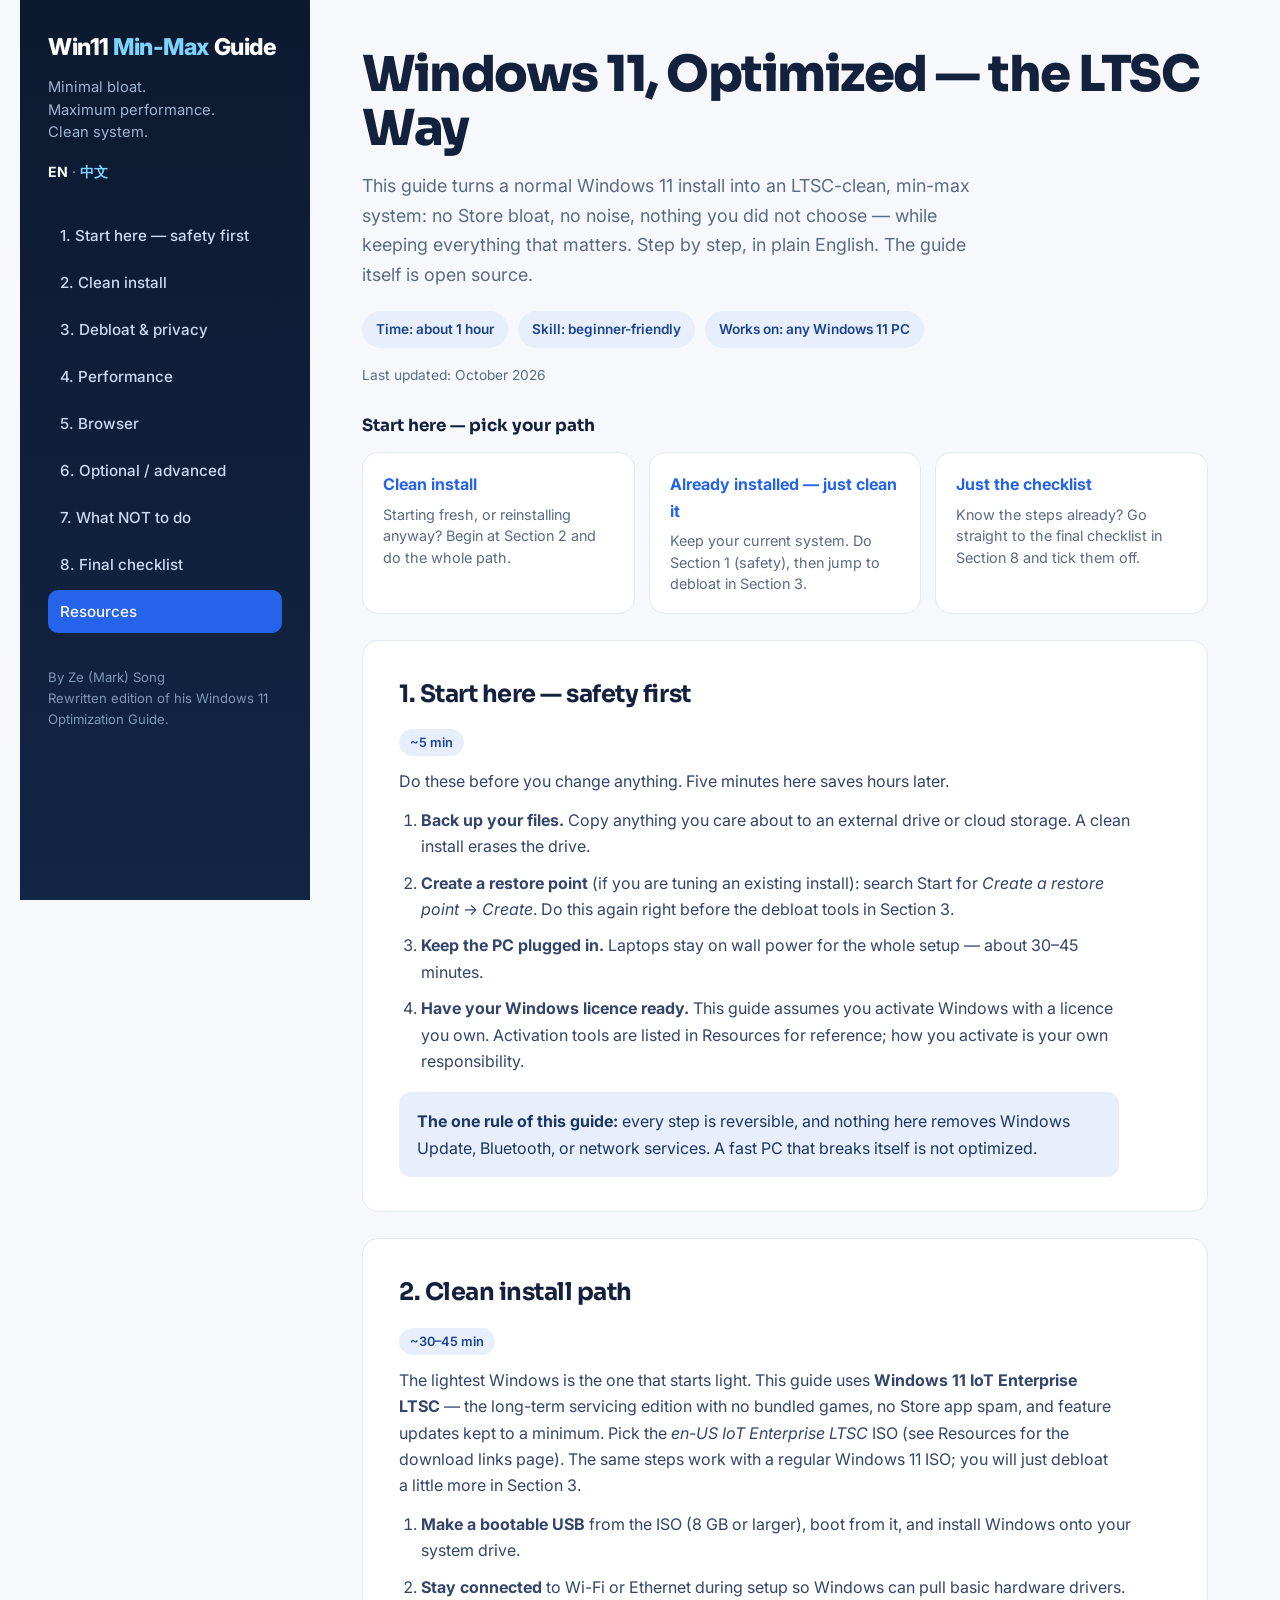
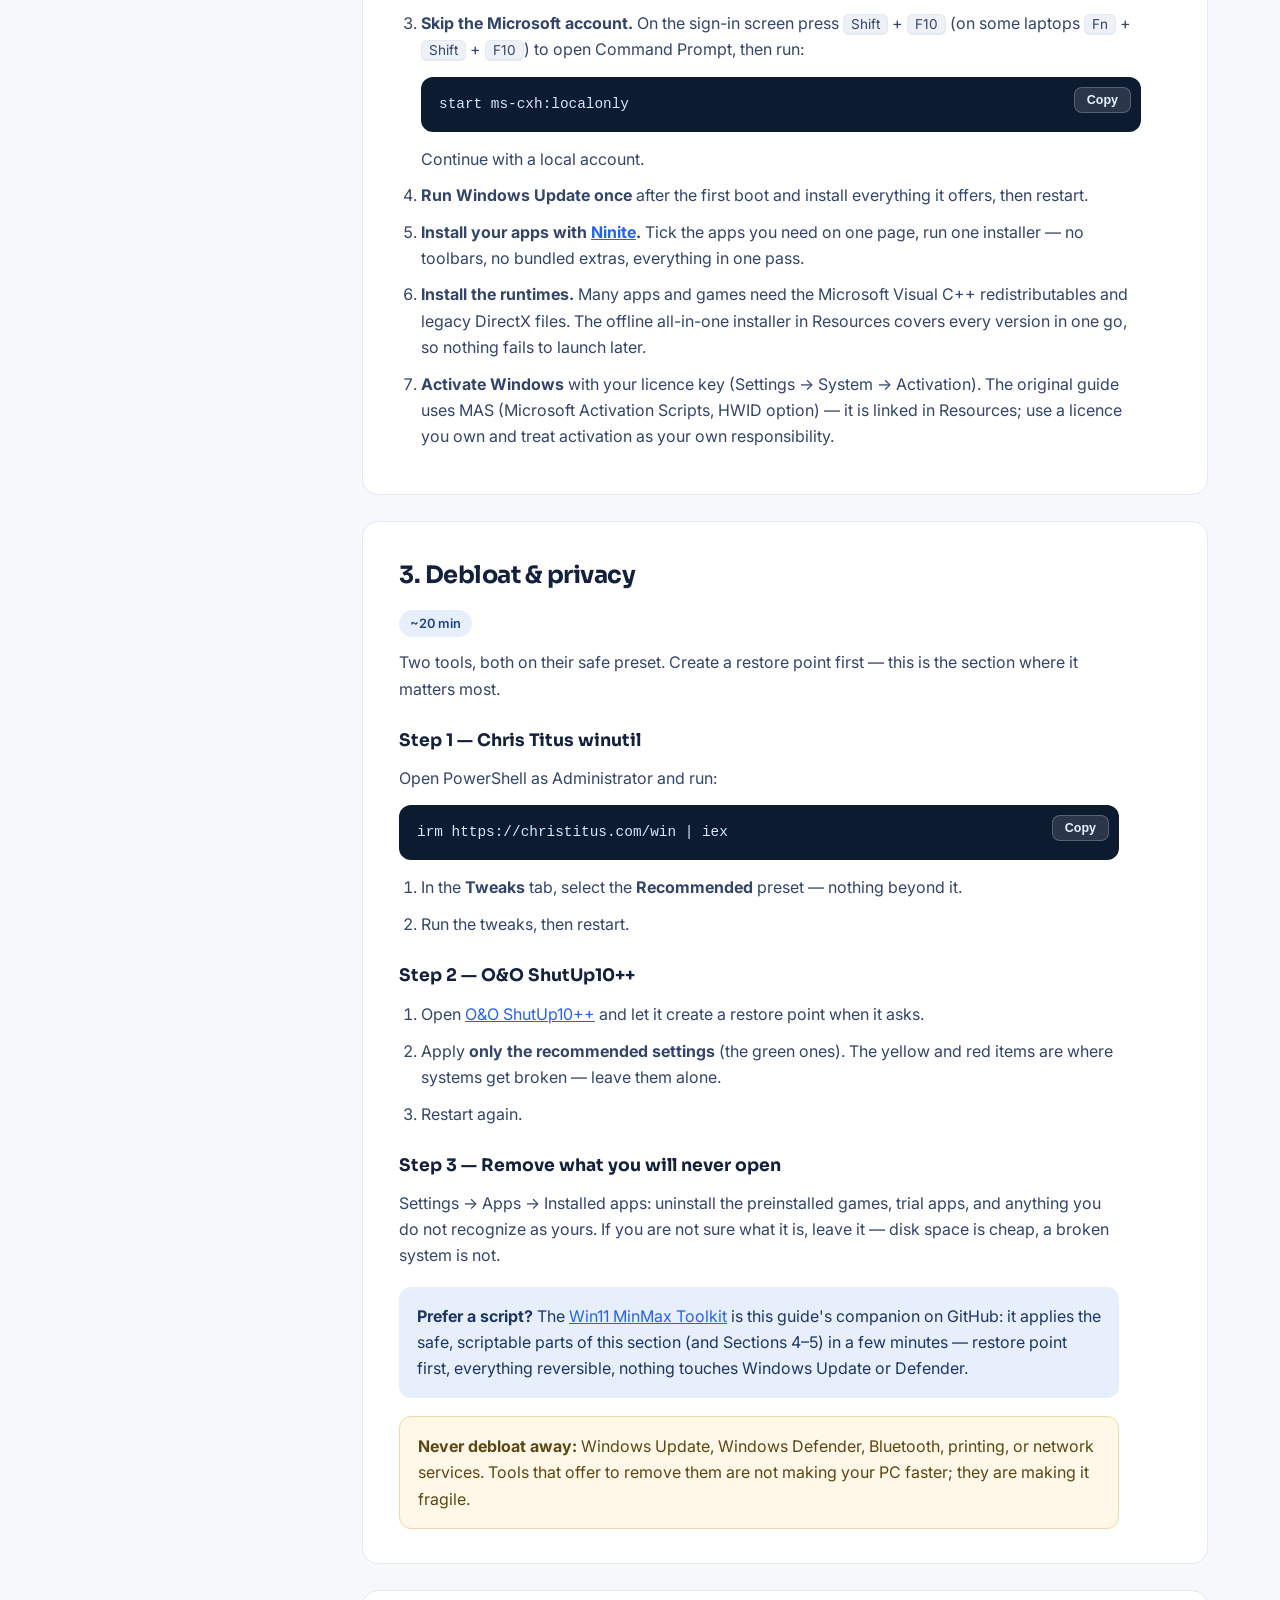
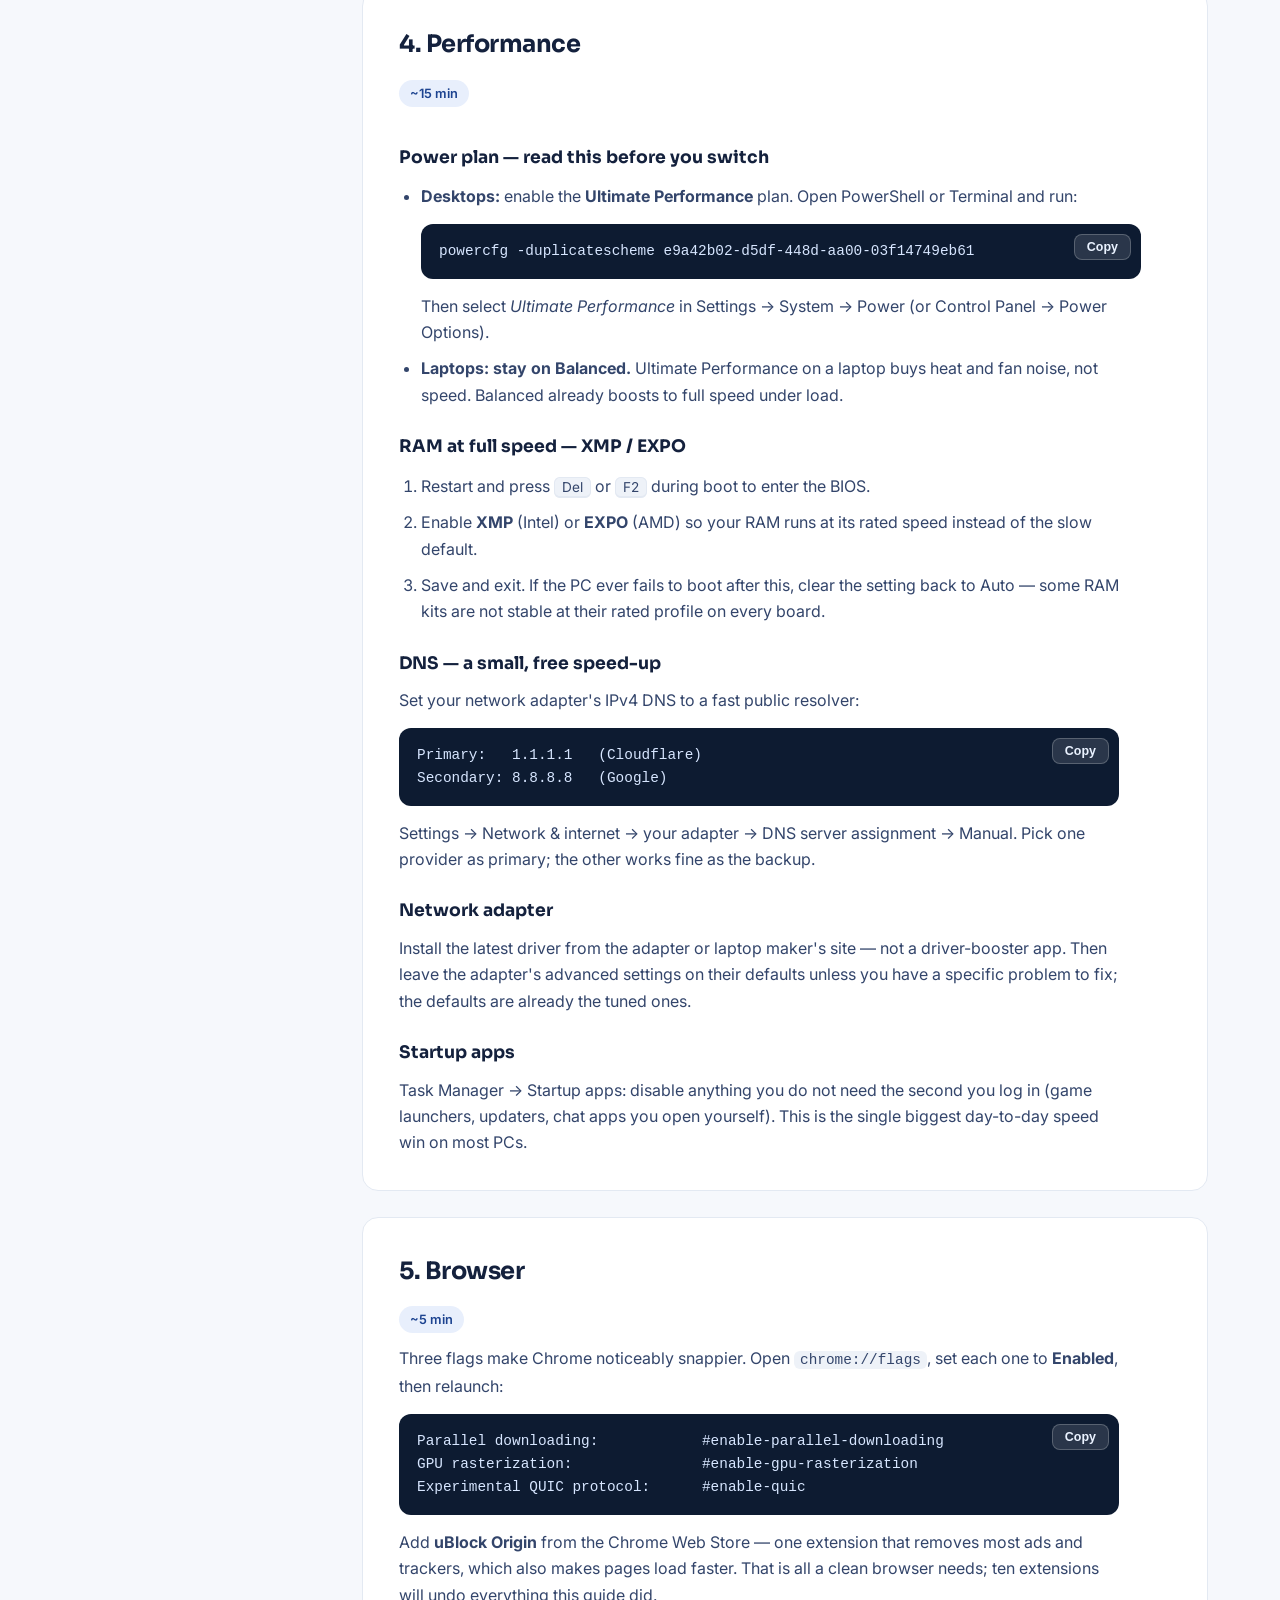
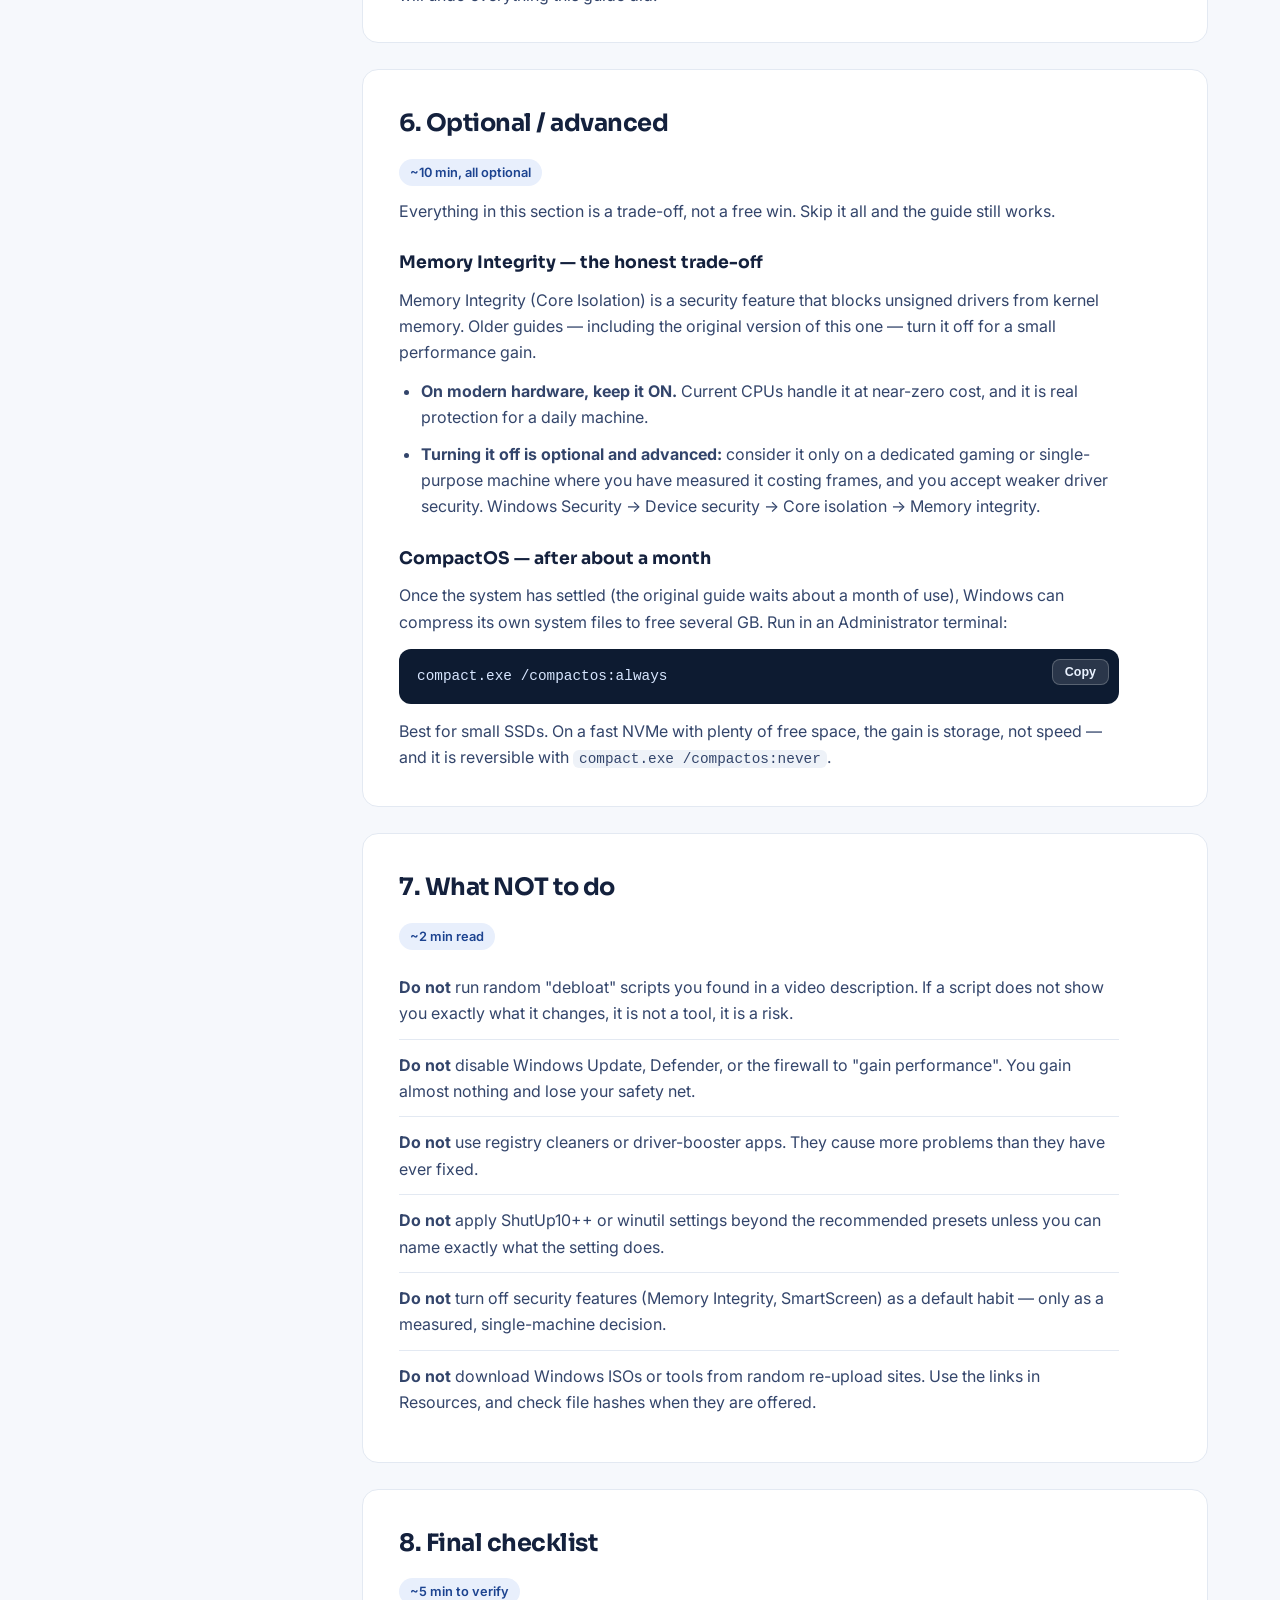
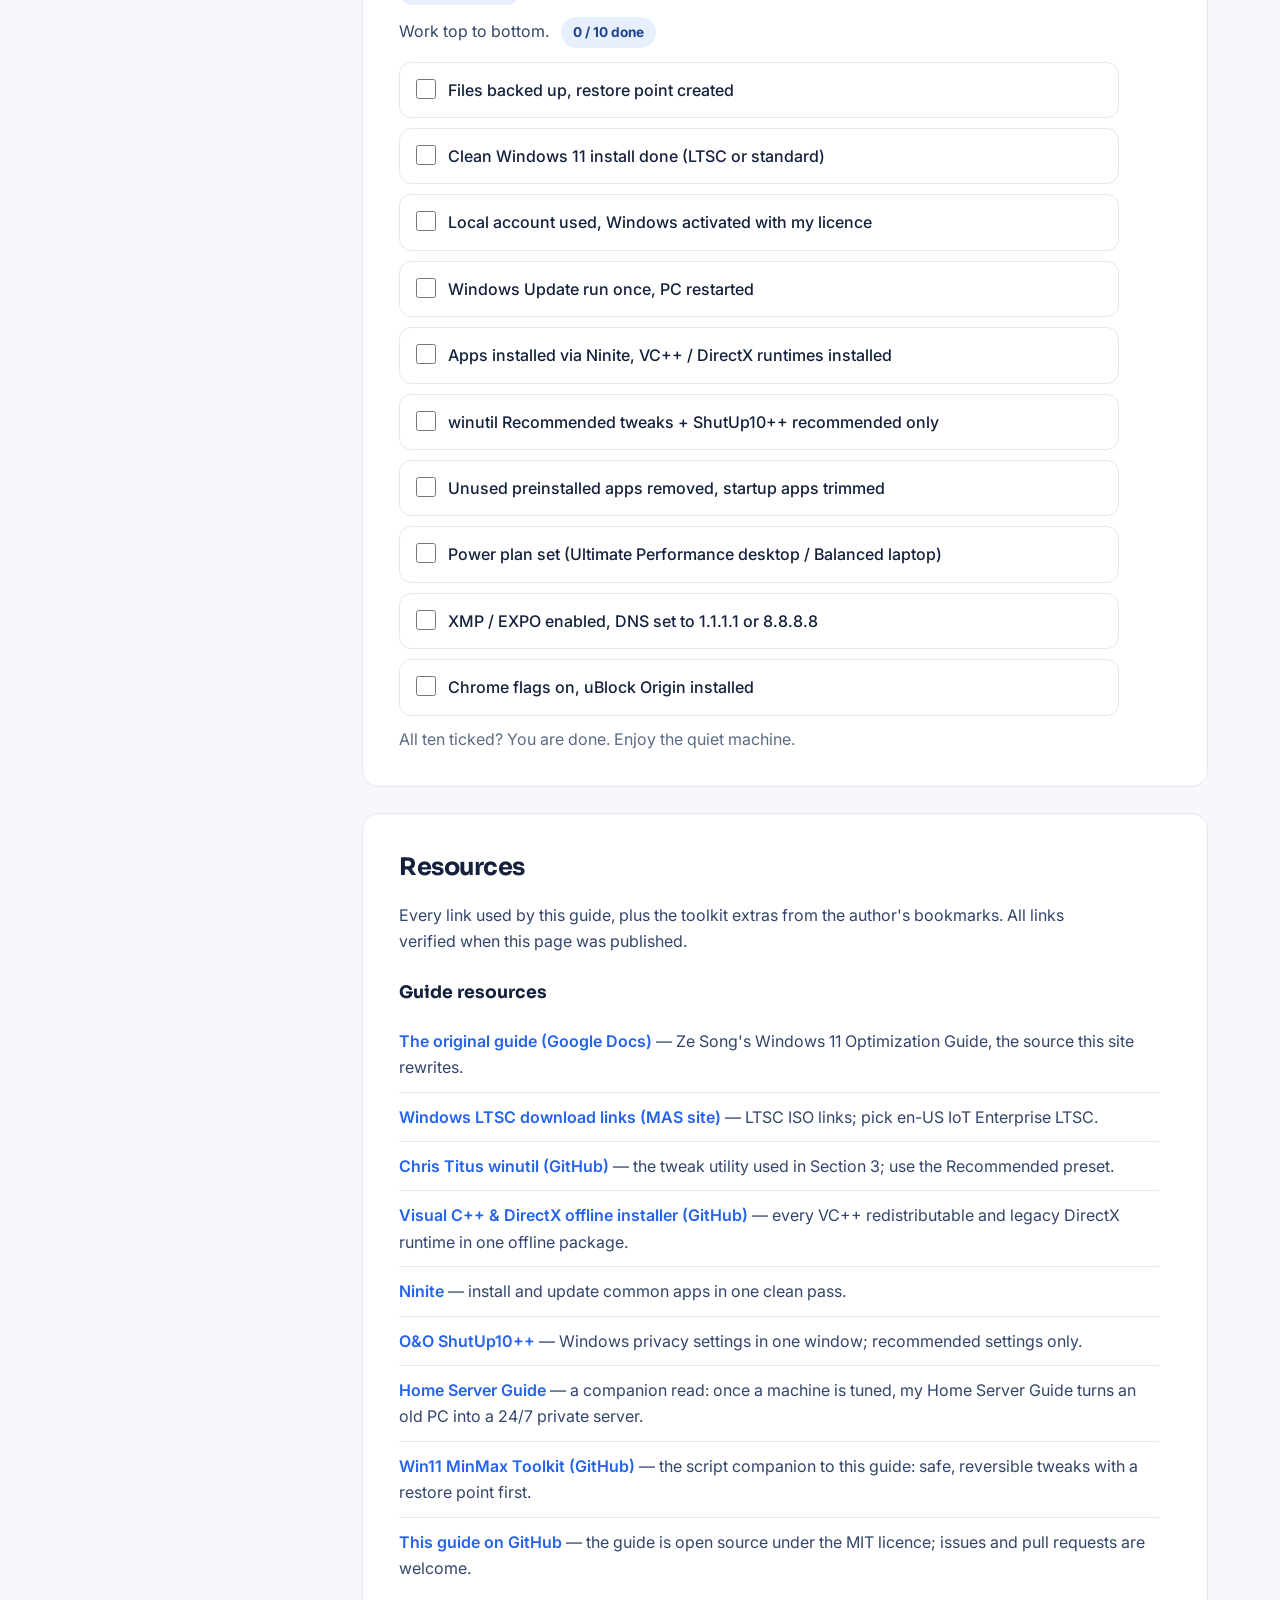
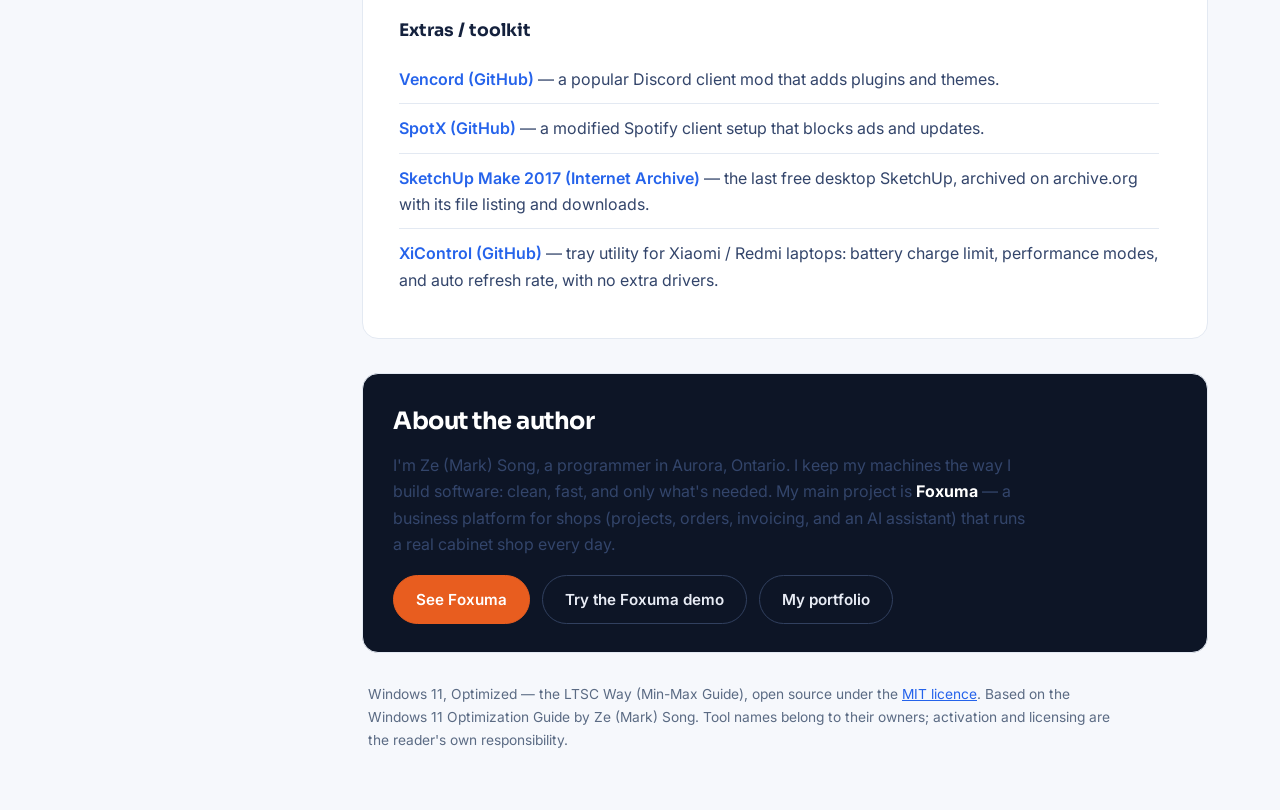
==== commit 8e8c91f3: "Rebrand as 'Windows 11, Optimized — the LTSC Way', open-source packaging (MIT LICENSE + Contribute)," ====
--- a/index.html
+++ b/index.html
@@ -4,12 +4,21 @@
 <meta charset="UTF-8">
 <meta name="viewport" content="width=device-width, initial-scale=1.0">
 <meta name="theme-color" content="#0d1526">
-<title>Windows 11 Optimization Guide — Min-Max: Minimal Bloat, Maximum Performance</title>
+<title>Windows 11, Optimized — the LTSC Way | Min-Max Guide</title>
 <link rel="preconnect" href="https://fonts.googleapis.com">
 <link rel="preconnect" href="https://fonts.gstatic.com" crossorigin>
 <link href="https://fonts.googleapis.com/css2?family=Inter:wght@400;600;700&family=Sora:wght@600;700;800&display=swap" rel="stylesheet">
-<meta name="description" content="A clean, step-by-step Windows 11 optimization guide: minimal bloat, maximum performance. LTSC clean install, debloat, privacy, power, browser, and a final checklist. By Ze (Mark) Song.">
-<link rel="stylesheet" href="styles.css?v=2">
+<meta name="description" content="Windows 11, optimized the LTSC way: turn a normal Windows 11 install into an LTSC-clean, min-max system — no Store bloat, no noise. Clean install, debloat, privacy, power, browser, and a final checklist. Open source (MIT). By Ze (Mark) Song.">
+<link rel="canonical" href="https://marksong0917.github.io/win11-optimization-guide/">
+<link rel="alternate" hreflang="en" href="https://marksong0917.github.io/win11-optimization-guide/">
+<link rel="alternate" hreflang="zh-CN" href="https://marksong0917.github.io/win11-optimization-guide/zh/">
+<link rel="alternate" hreflang="x-default" href="https://marksong0917.github.io/win11-optimization-guide/">
+<meta property="og:type" content="website">
+<meta property="og:title" content="Windows 11, Optimized — the LTSC Way">
+<meta property="og:description" content="Turn a normal Windows 11 install into an LTSC-clean, min-max system — no Store bloat, no noise. Step by step, open source.">
+<meta property="og:url" content="https://marksong0917.github.io/win11-optimization-guide/">
+<meta name="twitter:card" content="summary">
+<link rel="stylesheet" href="styles.css?v=3">
 <link rel="icon" href="data:image/svg+xml,%3Csvg xmlns='http://www.w3.org/2000/svg' viewBox='0 0 64 64'%3E%3Crect width='64' height='64' rx='14' fill='%230f2040'/%3E%3Ctext x='32' y='43' font-family='Arial' font-size='26' font-weight='700' fill='%237dd3fc' text-anchor='middle'%3EW%3C/text%3E%3C/svg%3E">
 </head>
 <body>
@@ -20,6 +29,7 @@
   <aside class="sidebar">
     <a class="logo" href="#top">Win11 <span>Min-Max</span> Guide</a>
     <p class="logo-sub">Minimal bloat.<br>Maximum performance.<br>Clean system.</p>
+    <p class="lang-switch"><strong>EN</strong> · <a href="./zh/" hreflang="zh-CN">中文</a></p>
     <nav class="side-nav" aria-label="Sections">
       <a href="#start">1. Start here — safety first</a>
       <a href="#install">2. Clean install</a>
@@ -37,8 +47,8 @@
   <main class="content" id="top">
 
     <header class="hero">
-      <h1>Windows 11 Optimization Guide</h1>
-      <p class="hero-tag">The min-max way: strip Windows down to what you need, keep everything that matters, and make the machine fast and quiet. Step by step, in plain English.</p>
+      <h1>Windows 11, Optimized — the LTSC Way</h1>
+      <p class="hero-tag">This guide turns a normal Windows 11 install into an LTSC-clean, min-max system: no Store bloat, no noise, nothing you did not choose — while keeping everything that matters. Step by step, in plain English. The guide itself is open source.</p>
       <div class="hero-meta">
         <span>Time: about 1 hour</span>
         <span>Skill: beginner-friendly</span>
@@ -47,8 +57,18 @@
       <p class="updated">Last updated: October 2026</p>
     </header>
 
+    <div class="quickpaths" aria-label="Start here">
+      <p class="qp-title">Start here — pick your path</p>
+      <div class="qp-grid">
+        <a class="qp-card" href="#install"><strong>Clean install</strong><span>Starting fresh, or reinstalling anyway? Begin at Section 2 and do the whole path.</span></a>
+        <a class="qp-card" href="#debloat"><strong>Already installed — just clean it</strong><span>Keep your current system. Do Section 1 (safety), then jump to debloat in Section 3.</span></a>
+        <a class="qp-card" href="#checklist"><strong>Just the checklist</strong><span>Know the steps already? Go straight to the final checklist in Section 8 and tick them off.</span></a>
+      </div>
+    </div>
+
     <section id="start">
       <h2>1. Start here — safety first</h2>
+      <p class="time-est">~5 min</p>
       <p>Do these before you change anything. Five minutes here saves hours later.</p>
       <ol class="steps">
         <li><strong>Back up your files.</strong> Copy anything you care about to an external drive or cloud storage. A clean install erases the drive.</li>
@@ -61,6 +81,7 @@
 
     <section id="install">
       <h2>2. Clean install path</h2>
+      <p class="time-est">~30–45 min</p>
       <p>The lightest Windows is the one that starts light. This guide uses <strong>Windows 11 IoT Enterprise LTSC</strong> — the long-term servicing edition with no bundled games, no Store app spam, and feature updates kept to a minimum. Pick the <em>en-US IoT Enterprise LTSC</em> ISO (see Resources for the download links page). The same steps work with a regular Windows 11 ISO; you will just debloat a little more in Section 3.</p>
       <ol class="steps">
         <li><strong>Make a bootable USB</strong> from the ISO (8&nbsp;GB or larger), boot from it, and install Windows onto your system drive.</li>
@@ -77,6 +98,7 @@
 
     <section id="debloat">
       <h2>3. Debloat &amp; privacy</h2>
+      <p class="time-est">~20 min</p>
       <p>Two tools, both on their safe preset. Create a restore point first — this is the section where it matters most.</p>
       <h3>Step 1 — Chris Titus winutil</h3>
       <p>Open PowerShell as Administrator and run:</p>
@@ -93,11 +115,13 @@
       </ol>
       <h3>Step 3 — Remove what you will never open</h3>
       <p>Settings → Apps → Installed apps: uninstall the preinstalled games, trial apps, and anything you do not recognize as yours. If you are not sure what it is, leave it — disk space is cheap, a broken system is not.</p>
+      <div class="note"><strong>Prefer a script?</strong> The <a href="https://github.com/marksong0917/win11-minmax-toolkit" target="_blank" rel="noopener">Win11 MinMax Toolkit</a> is this guide's companion on GitHub: it applies the safe, scriptable parts of this section (and Sections 4–5) in a few minutes — restore point first, everything reversible, nothing touches Windows Update or Defender.</div>
       <div class="note warn"><strong>Never debloat away:</strong> Windows Update, Windows Defender, Bluetooth, printing, or network services. Tools that offer to remove them are not making your PC faster; they are making it fragile.</div>
     </section>
 
     <section id="performance">
       <h2>4. Performance</h2>
+      <p class="time-est">~15 min</p>
       <h3>Power plan — read this before you switch</h3>
       <ul class="steps">
         <li><strong>Desktops:</strong> enable the <strong>Ultimate Performance</strong> plan. Open PowerShell or Terminal and run:
@@ -124,6 +148,7 @@
 
     <section id="browser">
       <h2>5. Browser</h2>
+      <p class="time-est">~5 min</p>
       <p>Three flags make Chrome noticeably snappier. Open <code>chrome://flags</code>, set each one to <strong>Enabled</strong>, then relaunch:</p>
       <div class="code"><button class="copy" type="button">Copy</button><pre><code>Parallel downloading:            #enable-parallel-downloading
 GPU rasterization:               #enable-gpu-rasterization
@@ -133,6 +158,7 @@
 
     <section id="advanced">
       <h2>6. Optional / advanced</h2>
+      <p class="time-est">~10 min, all optional</p>
       <p>Everything in this section is a trade-off, not a free win. Skip it all and the guide still works.</p>
       <h3>Memory Integrity — the honest trade-off</h3>
       <p>Memory Integrity (Core Isolation) is a security feature that blocks unsigned drivers from kernel memory. Older guides — including the original version of this one — turn it off for a small performance gain.</p>
@@ -148,6 +174,7 @@
 
     <section id="warnings">
       <h2>7. What NOT to do</h2>
+      <p class="time-est">~2 min read</p>
       <ul class="donts">
         <li><strong>Do not</strong> run random "debloat" scripts you found in a video description. If a script does not show you exactly what it changes, it is not a tool, it is a risk.</li>
         <li><strong>Do not</strong> disable Windows Update, Defender, or the firewall to "gain performance". You gain almost nothing and lose your safety net.</li>
@@ -160,6 +187,7 @@
 
     <section id="checklist">
       <h2>8. Final checklist</h2>
+      <p class="time-est">~5 min to verify</p>
       <p>Work top to bottom. <span id="progress" class="progress">0 / 10 done</span></p>
       <ul class="checklist">
         <li><label><input type="checkbox" data-k="c1"> Files backed up, restore point created</label></li>
@@ -188,6 +216,8 @@
         <li><a href="https://ninite.com" target="_blank" rel="noopener">Ninite</a> — install and update common apps in one clean pass.</li>
         <li><a href="https://www.oo-software.com/en/shutup10" target="_blank" rel="noopener">O&amp;O ShutUp10++</a> — Windows privacy settings in one window; recommended settings only.</li>
         <li><a href="https://marksong0917.github.io/home-server-guide/" target="_blank" rel="noopener">Home Server Guide</a> — a companion read: once a machine is tuned, my Home Server Guide turns an old PC into a 24/7 private server.</li>
+        <li><a href="https://github.com/marksong0917/win11-minmax-toolkit" target="_blank" rel="noopener">Win11 MinMax Toolkit (GitHub)</a> — the script companion to this guide: safe, reversible tweaks with a restore point first.</li>
+        <li><a href="https://github.com/marksong0917/win11-optimization-guide" target="_blank" rel="noopener">This guide on GitHub</a> — the guide is open source under the MIT licence; issues and pull requests are welcome.</li>
       </ul>
       <h3>Extras / toolkit</h3>
       <ul class="res">
@@ -209,7 +239,7 @@
     </section>
 
     <footer class="foot">
-      <p>Windows 11 Min-Max Optimization Guide — rewritten edition. Based on the Windows 11 Optimization Guide by Ze (Mark) Song. For personal use. Tool names belong to their owners; activation and licensing are the reader's own responsibility.</p>
+      <p>Windows 11, Optimized — the LTSC Way (Min-Max Guide), open source under the <a href="https://github.com/marksong0917/win11-optimization-guide/blob/main/LICENSE" target="_blank" rel="noopener">MIT licence</a>. Based on the Windows 11 Optimization Guide by Ze (Mark) Song. Tool names belong to their owners; activation and licensing are the reader's own responsibility.</p>
     </footer>
 
   </main>
--- a/styles.css
+++ b/styles.css
@@ -120,3 +120,26 @@
 .to-top.show{opacity:1;visibility:visible;transform:translateY(0)}
 .to-top:hover{background:#1d2c49}
 @media (prefers-reduced-motion:reduce){.to-top{transition:none;transform:none}}
+
+/* Language switcher */
+.lang-switch{margin-top:16px;font-size:.88rem;color:#7f96b5}
+.lang-switch strong{color:#fff}
+.lang-switch a{color:#7dd3fc;text-decoration:none;font-weight:600}
+.lang-switch a:hover{text-decoration:underline}
+
+/* Start-here quick paths */
+.quickpaths{margin-top:26px}
+.qp-title{font-family:'Sora','Inter',sans-serif;font-weight:700;font-size:1.05rem;margin-bottom:12px}
+.qp-grid{display:grid;grid-template-columns:repeat(3,1fr);gap:14px}
+.qp-card{display:block;background:var(--panel);border:1px solid var(--line);border-radius:var(--radius);padding:18px 20px;text-decoration:none;color:var(--ink)}
+.qp-card:hover{border-color:var(--accent);box-shadow:0 4px 16px rgba(20,33,61,.08)}
+.qp-card strong{display:block;font-size:1rem;margin-bottom:6px;color:var(--accent)}
+.qp-card span{font-size:.9rem;color:var(--muted);line-height:1.5;display:block}
+@media (max-width:900px){.qp-grid{grid-template-columns:1fr}}
+
+/* Per-section time estimate */
+.time-est{display:inline-block;background:var(--accent-soft);color:#1c4390;font-size:.8rem;font-weight:600;padding:3px 11px;border-radius:999px;margin:-4px 0 12px}
+
+/* Chinese typography */
+html[lang="zh-CN"] body{font-family:'Inter','PingFang SC','Hiragino Sans GB','Microsoft YaHei','Noto Sans SC',system-ui,sans-serif}
+html[lang="zh-CN"] h1,html[lang="zh-CN"] h2,html[lang="zh-CN"] h3,html[lang="zh-CN"] .qp-title{font-family:'Sora','PingFang SC','Microsoft YaHei','Noto Sans SC',sans-serif}
